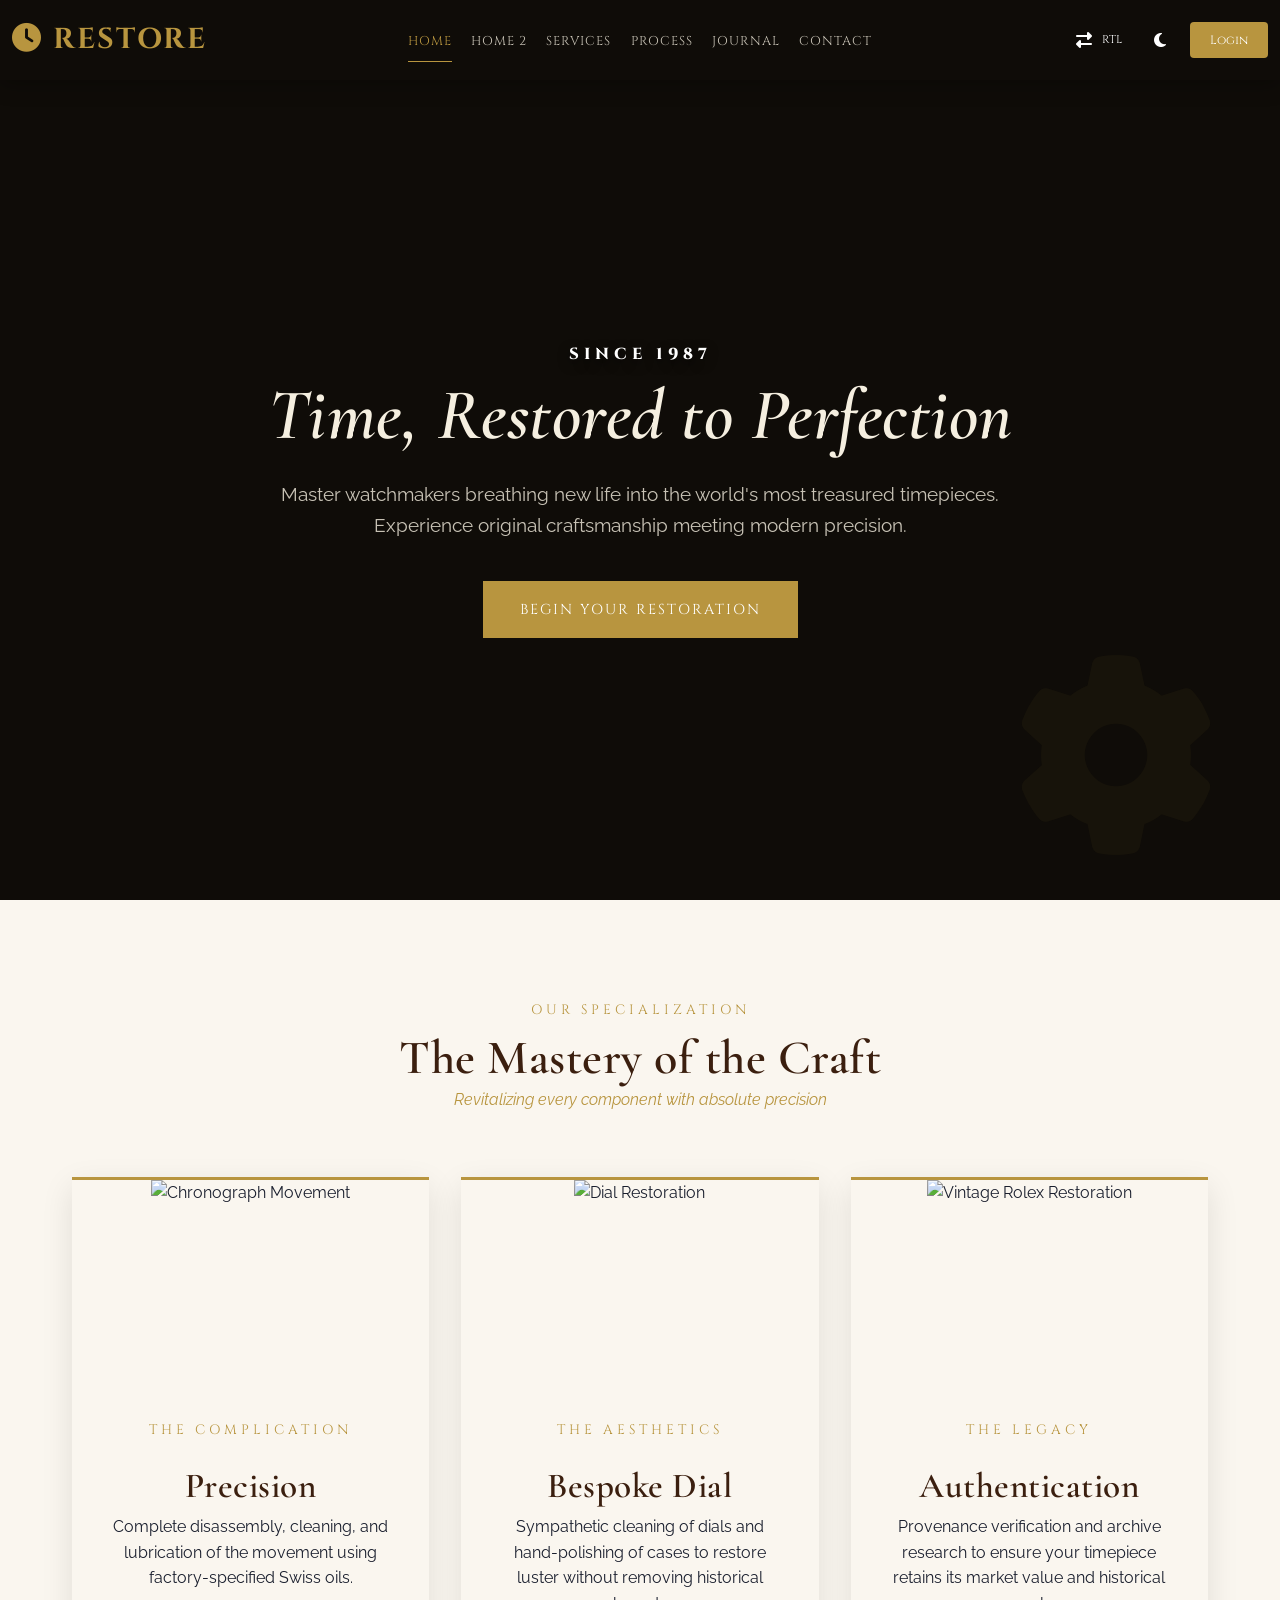
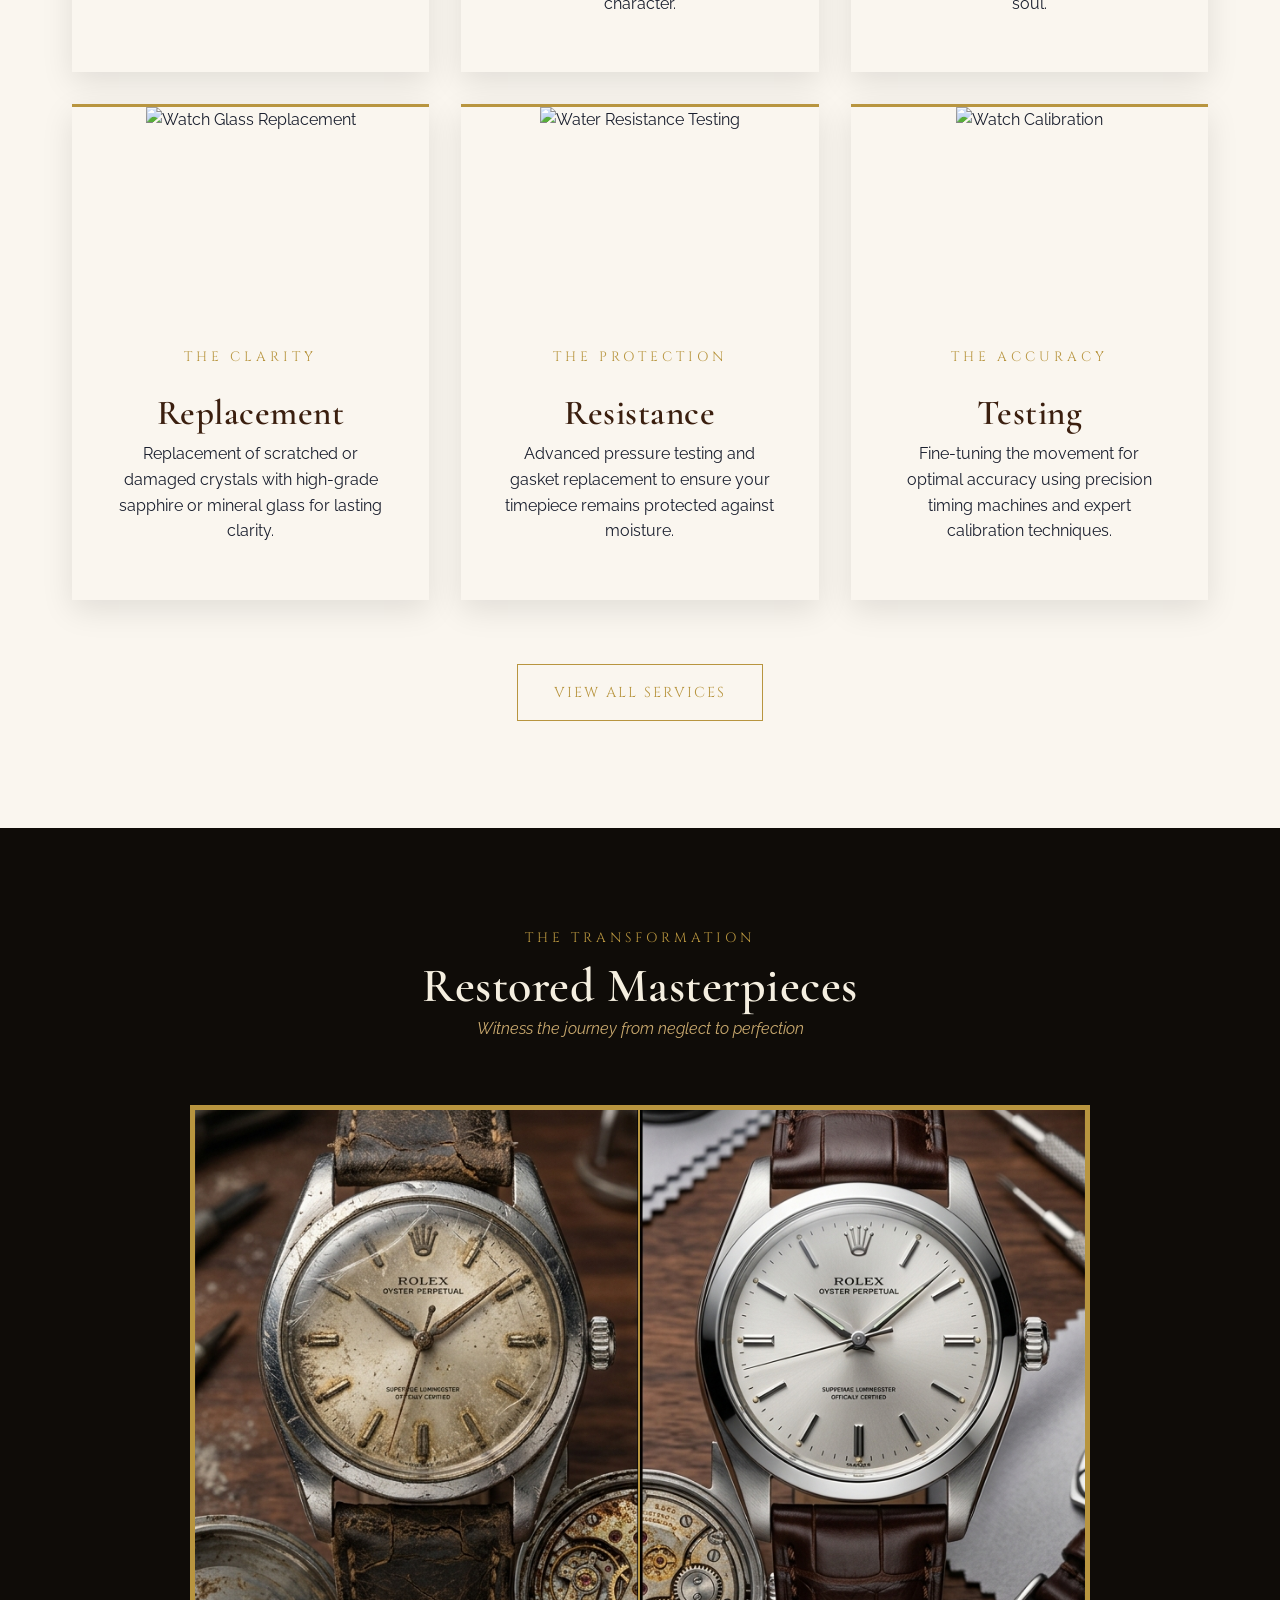
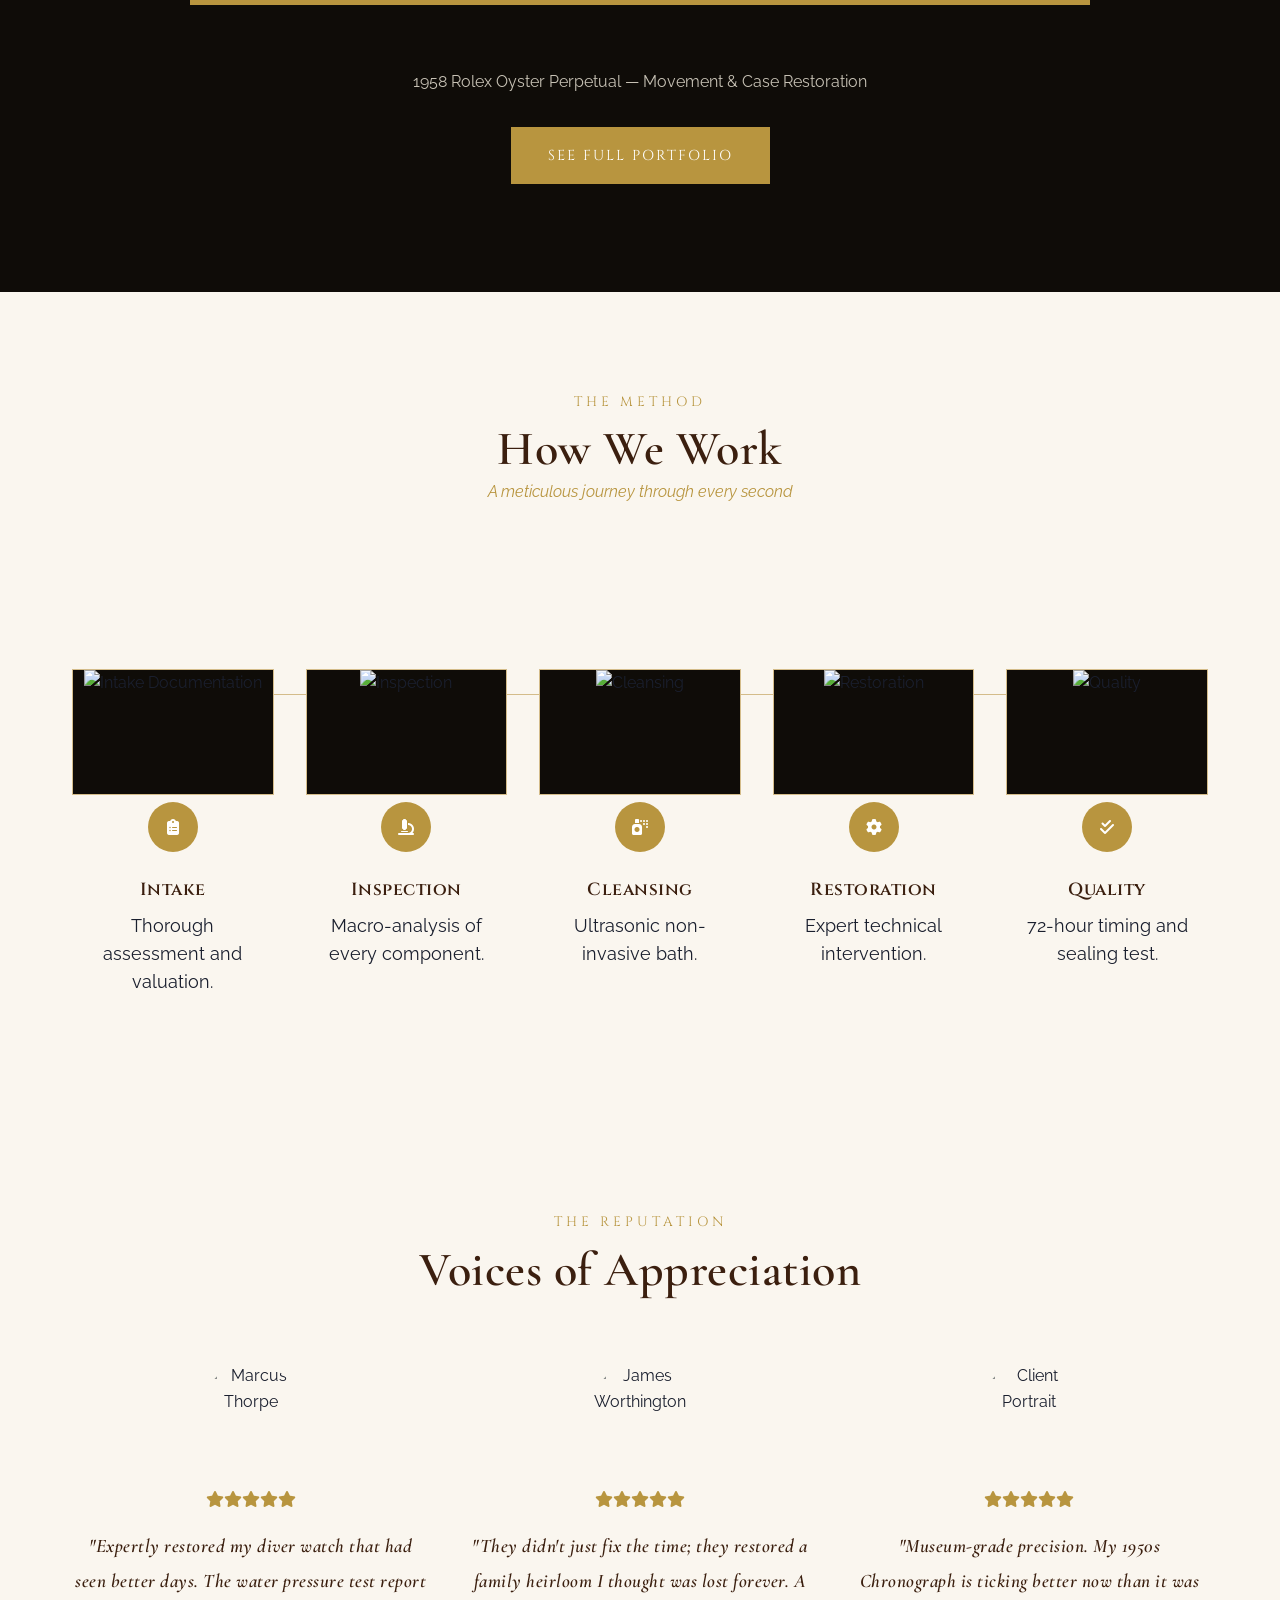
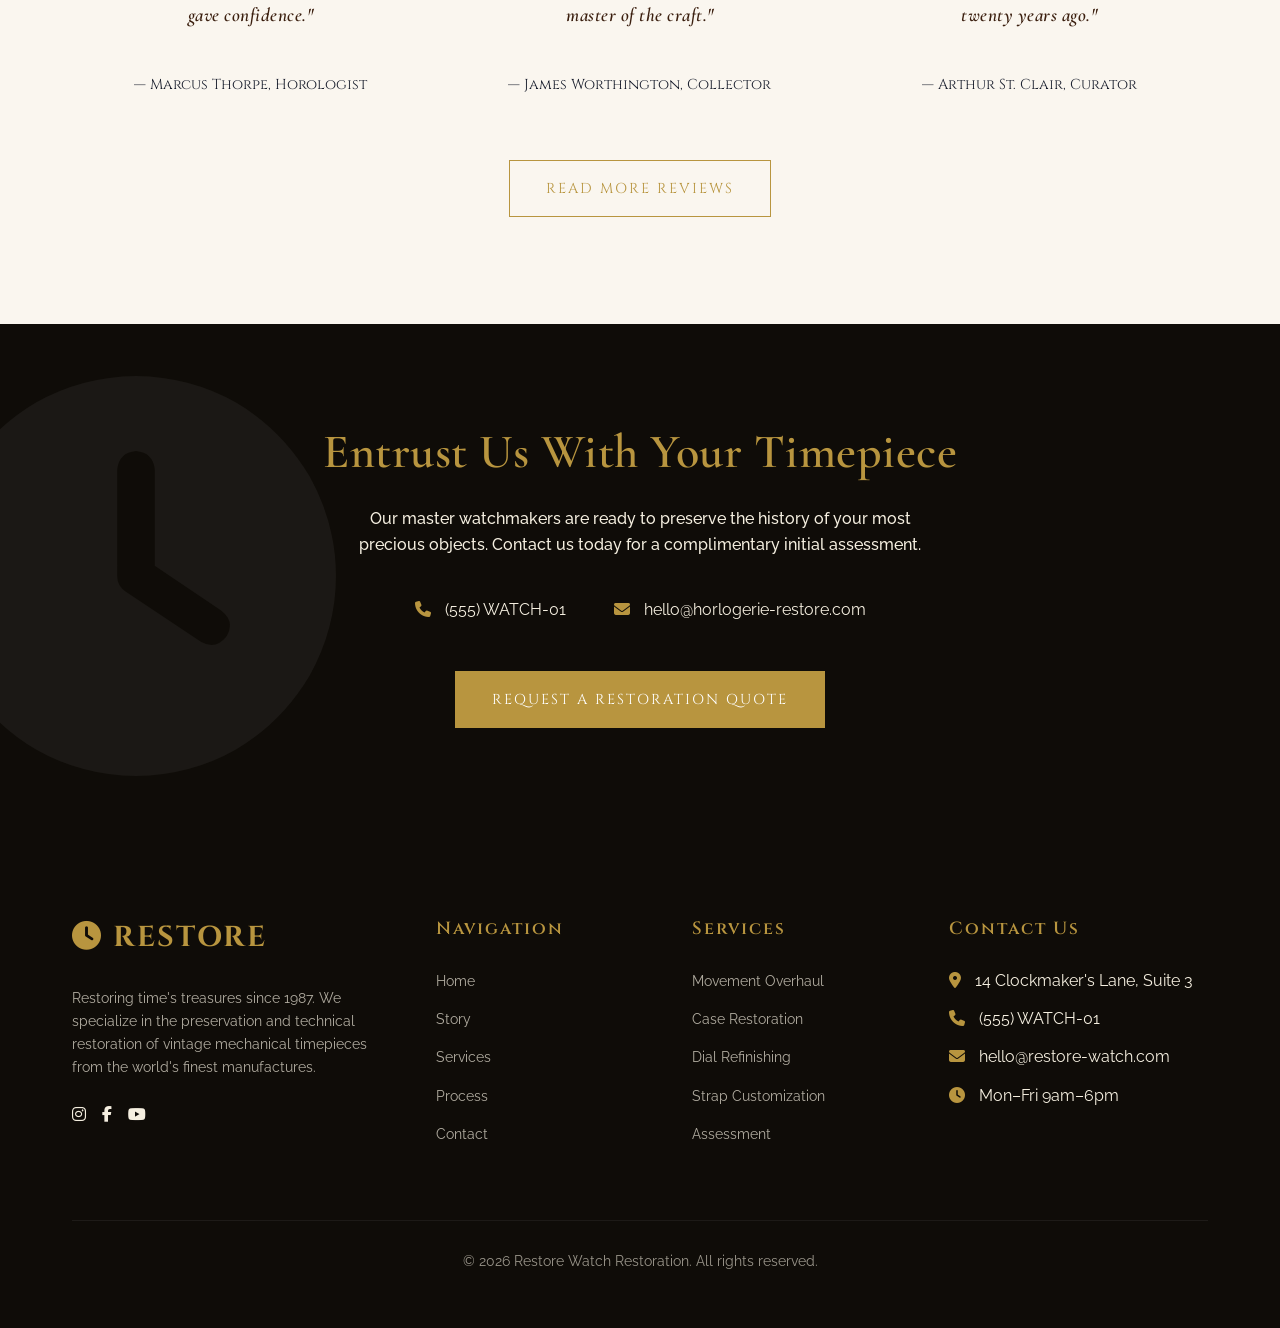
==== index.html @ e23e1404 "U" ====
<!DOCTYPE html>
<html lang="en" dir="ltr">

<head>
    <meta charset="UTF-8">
    <meta name="viewport" content="width=device-width, initial-scale=1.0">
    <title>Restore — Vintage Watch Repair & Restoration</title>
    <meta name="description"
        content="Master watchmakers breathing new life into the world's most treasured timepieces since 1987. Luxury vintage watch restoration.">
    <!-- Fonts -->
    <link rel="preconnect" href="https://fonts.googleapis.com">
    <link rel="preconnect" href="https://fonts.gstatic.com" crossorigin>
    <link
        href="https://fonts.googleapis.com/css2?family=Cinzel:wght@400;700&family=Cormorant+Garamond:ital,wght@0,400;0,600;0,700;1,400;1,600&family=Playfair+Display:ital,wght@0,400;0,700;1,400&family=Raleway:wght@300;400;600&display=swap"
        rel="stylesheet">
    <!-- Icons -->
    <link rel="stylesheet" href="https://cdnjs.cloudflare.com/ajax/libs/font-awesome/6.4.0/css/all.min.css">
    <!-- CSS -->
    <link rel="stylesheet" href="index.css">
    <!-- Favicon -->
    <link rel="icon" type="image/svg+xml" href="favicon.svg">
</head>

<body>

    <!-- NAVBAR -->
    <nav class="navbar">
        <div class="container">
            <a href="index.html" class="logo"><i class="fas fa-clock" style="margin-right: 10px;"></i>RESTORE</a>

            <ul class="nav-links">
                <li><a href="index.html" class="active">Home</a></li>
                <li><a href="story.html">Home 2 </a></li>
                <li><a href="services.html">Services</a></li>
                <li><a href="process.html">Process</a></li>
                <li><a href="journal.html">Journal</a></li>
                <li><a href="contact.html">Contact</a></li>
                <!-- Mobile Actions -->
                <li class="nav-actions-mobile">
                    <button class="toggle-btn rtl-toggle" title="Toggle RTL"
                        style="color: white; font-family: 'Cinzel', serif; font-size: 0.8rem; margin-bottom: 1rem;">
                        <i class="fas fa-exchange-alt"></i> Toggle RTL
                    </button>
                    <button class="toggle-btn theme-toggle" title="Toggle Theme"
                        style="color: white; font-family: 'Cinzel', serif; font-size: 0.8rem;">
                        <i class="fas fa-moon"></i> Theme Mode
                    </button>
                </li>
            </ul>

            <div class="nav-actions">
                <button class="toggle-btn rtl-toggle" title="Toggle RTL">
                    <i class="fas fa-exchange-alt"></i>
                    <span class="rtl-toggle-text"
                        style="font-size: 0.7rem; margin-left: 5px; font-family: 'Cinzel', serif;">RTL</span>
                </button>
                <button class="toggle-btn theme-toggle" title="Toggle Theme">
                    <i class="fas fa-moon"></i>
                </button>
                <a href="login.html" class="btn-login" style="font-family: 'Cinzel', serif;">Login</a>
            </div>

            <div class="hamburger">
                <span></span>
                <span></span>
                <span></span>
            </div>
        </div>
    </nav>

    <!-- HERO SECTION -->
    <section class="hero-section" style="height: 100vh;">
        <div class="hero-blurred-bg" style="background-image: url('https://awco.nl/wp-content/uploads/2022/07/cartier-instagram-awco-2-e1658829514265.jpeg');"></div>
        <div class="hero-overlay"></div>
        
        <div class="container text-center">
            <span class="eyebrow">Since 1987</span>
            <h1 class="italic">Time, Restored to Perfection</h1>
            <p>Master watchmakers breathing new life into the world's most treasured timepieces. Experience original craftsmanship meeting modern precision.</p>
            <div class="hero-btns" style="display: flex; gap: 1.5rem; justify-content: center;">
                <a href="contact.html" class="btn btn-primary">Begin Your Restoration</a>
            </div>
        </div>
        
        <!-- Animated Gear Element -->
        <i class="fas fa-cog" style="position: absolute; bottom: 5%; right: 5%; font-size: 200px; color: rgba(184, 149, 63, 0.05); animation: rotate 45s linear infinite; z-index: 1;"></i>
    </section>

    <!-- TRUST BAR -->


    <!-- SERVICES OVERVIEW -->
    <section class="section">
    <div class="container">
        <div class="text-center mb-5 reveal" style="margin-bottom: 4rem;">
            <span class="eyebrow">Our Specialization</span>
            <h2>The Mastery of the Craft</h2>
            <p class="italic" style="color: var(--secondary);">
                Revitalizing every component with absolute precision
            </p>
        </div>

        <div class="grid grid-3">
            <!-- Card 1 -->
            <div class="card reveal">
                <div class="card-img-wrapper">
                    <img src="https://images.unsplash.com/photo-1523170335258-f5ed11844a49?ixlib=rb-4.0.3&auto=format&fit=crop&w=800&q=80"
                        alt="Chronograph Movement">
                    <div class="card-overlay"></div>
                </div>
                <div class="card-content">
                    <span class="eyebrow" style="margin-bottom: 1rem;">The Complication</span>
                    <h3>Precision</h3>
                    <p>Complete disassembly, cleaning, and lubrication of the movement using factory-specified Swiss oils.</p>
                </div>
            </div>

            <!-- Card 2 -->
            <div class="card reveal" style="transition-delay: 0.1s;">
                <div class="card-img-wrapper">
                    <img src="https://images.unsplash.com/photo-1614164185128-e4ec99c436d7?ixlib=rb-4.0.3&auto=format&fit=crop&w=800&q=80"
                        alt="Dial Restoration">
                    <div class="card-overlay"></div>
                </div>
                <div class="card-content">
                    <span class="eyebrow" style="margin-bottom: 1rem;">The Aesthetics</span>
                    <h3>Bespoke Dial</h3>
                    <p>Sympathetic cleaning of dials and hand-polishing of cases to restore luster without removing historical character.</p>
                </div>
            </div>

            <!-- Card 3 -->
            <div class="card reveal" style="transition-delay: 0.2s;">
                <div class="card-img-wrapper">
                    <img src="https://images.unsplash.com/photo-1542496658-e33a6d0d50f6?ixlib=rb-4.0.3&auto=format&fit=crop&w=800&q=80"
                        alt="Vintage Rolex Restoration">
                    <div class="card-overlay"></div>
                </div>
                <div class="card-content">
                    <span class="eyebrow" style="margin-bottom: 1rem;">The Legacy</span>
                    <h3> Authentication</h3>
                    <p>Provenance verification and archive research to ensure your timepiece retains its market value and historical soul.</p>
                </div>
            </div>

            <!-- Card 4 -->
            <div class="card reveal" style="transition-delay: 0.3s;">
                <div class="card-img-wrapper">
                    <img src="https://images.unsplash.com/photo-1518546305927-5a555bb7020d?ixlib=rb-4.0.3&auto=format&fit=crop&w=800&q=80"
                        alt="Watch Glass Replacement">
                    <div class="card-overlay"></div>
                </div>
                <div class="card-content">
                    <span class="eyebrow" style="margin-bottom: 1rem;">The Clarity</span>
                    <h3>Replacement</h3>
                    <p>Replacement of scratched or damaged crystals with high-grade sapphire or mineral glass for lasting clarity.</p>
                </div>
            </div>

            <!-- Card 5 -->
            <div class="card reveal" style="transition-delay: 0.4s;">
                <div class="card-img-wrapper">
                    <img src="https://images.unsplash.com/photo-1609587312208-cea54be969e7?ixlib=rb-4.0.3&auto=format&fit=crop&w=800&q=80"
                        alt="Water Resistance Testing">
                    <div class="card-overlay"></div>
                </div>
                <div class="card-content">
                    <span class="eyebrow" style="margin-bottom: 1rem;">The Protection</span>
                    <h3> Resistance</h3>
                    <p>Advanced pressure testing and gasket replacement to ensure your timepiece remains protected against moisture.</p>
                </div>
            </div>

            <!-- Card 6 -->
            <div class="card reveal" style="transition-delay: 0.5s;">
                <div class="card-img-wrapper">
                    <img src="https://images.unsplash.com/photo-1587831990711-23ca6441447b?ixlib=rb-4.0.3&auto=format&fit=crop&w=800&q=80"
                        alt="Watch Calibration">
                    <div class="card-overlay"></div>
                </div>
                <div class="card-content">
                    <span class="eyebrow" style="margin-bottom: 1rem;">The Accuracy</span>
                    <h3>Testing</h3>
                    <p>Fine-tuning the movement for optimal accuracy using precision timing machines and expert calibration techniques.</p>
                </div>
            </div>
        </div>

        <div class="text-center" style="margin-top: 4rem;">
            <a href="services.html" class="btn btn-outline">View All Services</a>
        </div>
    </div>
</section>

    <!-- BEFORE & AFTER SHOWCASE -->
    <section class="section" style="background-color: var(--bg-dark); color: var(--text-light);">
        <div class="container">
            <div class="text-center reveal" style="margin-bottom: 4rem;">
                <span class="eyebrow" style="color: var(--secondary);">The Transformation</span>
                <h2 style="color: var(--text-light);">Restored Masterpieces</h2>
                <p class="italic" style="color: var(--accent);">Witness the journey from neglect to perfection</p>
            </div>

            <div class="comparison-container reveal"
                style="position: relative; max-width: 900px; margin: 0 auto; border: 5px solid var(--secondary); overflow: hidden; height: 500px; cursor: ew-resize;">
                <div class="after-image"
                    style="width: 100%; height: 100%; background: url('rolex_before_after_1774534215064.png') no-repeat right center/cover;">
                </div>
                <div class="before-image"
                    style="position: absolute; top: 0; left: 0; width: 50%; height: 100%; background: url('') no-repeat left center/cover; border-right: 2px solid var(--secondary);">
                </div>
                
            </div>

            <div class="text-center" style="margin-top: 4rem;">
                <p style="margin-bottom: 2rem; opacity: 0.8;">1958 Rolex Oyster Perpetual — Movement & Case Restoration
                </p>
                <a href="" class="btn btn-primary">See Full Portfolio</a>
            </div>
        </div>
    </section>

    <!-- PROCESS TIMELINE -->
    <section class="section">
        <div class="container">
            <div class="text-center reveal" style="margin-bottom: 4rem;">
                <span class="eyebrow">The Method</span>
                <h2>How We Work</h2>
                <p class="italic" style="color: var(--secondary);">A meticulous journey through every second</p>
            </div>

            <div class="timeline"
                style="display: flex; justify-content: space-between; position: relative; padding-top: 100px; gap: 2rem;">
                <div class="timeline-line"
                    style="position: absolute; top: 125px; left: 0; width: 100%; height: 1px; background: var(--border); z-index: 1;">
                </div>

                <div class="step reveal text-center" style="flex: 1; z-index: 2; position: relative;">
                    <div class="step-img-wrapper" style="width: 100%; aspect-ratio: 16/10; overflow: hidden; border: 1px solid var(--border); margin-bottom: 2rem; position: relative; background: var(--bg-dark);">
                        <img src="https://istrap.com.au/cdn/shop/articles/Are_Apple_Watches_waterproof_All_you_need_to_know..png?v=1684733796" 
                             alt="Intake Documentation" style="width: 100%; height: 100%; object-fit: cover; transition: transform 0.6s ease;">
                    </div>
                    <div class="step-icon"
                        style="width: 50px; height: 50px; background: var(--secondary); border-radius: 50%; display: flex; align-items: center; justify-content: center; color: white; margin: -25px auto 1.5rem; position: relative; z-index: 3;">
                        <i class="fas fa-clipboard-list"></i>
                    </div>
                    <h4 style="font-size: 1.1rem; margin-bottom: 0.5rem; font-family: 'Cinzel', serif;">Intake</h4>
                    <p style="font-size: 1.1rem; padding: 0 10px;">Thorough assessment and valuation.</p>
                </div>

                <div class="step reveal text-center"
                    style="flex: 1; z-index: 2; position: relative; transition-delay: 0.1s;">
                    <div class="step-img-wrapper" style="width: 100%; aspect-ratio: 16/10; overflow: hidden; border: 1px solid var(--border); margin-bottom: 2rem; position: relative; background: var(--bg-dark);">
                        <img src="https://www.watchrepairco.com/wp-content/uploads/2021/06/nyc_professional_watch.jpg" 
                             alt="Inspection" style="width: 100%; height: 100%; object-fit: cover; transition: transform 0.6s ease;">
                    </div>
                    <div class="step-icon"
                        style="width: 50px; height: 50px; background: var(--secondary); border-radius: 50%; display: flex; align-items: center; justify-content: center; color: white; margin: -25px auto 1.5rem; position: relative; z-index: 3;">
                        <i class="fas fa-microscope"></i>
                    </div>
                    <h4 style="font-size: 1.1rem; margin-bottom: 0.5rem; font-family: 'Cinzel', serif;">Inspection</h4>
                    <p style="font-size: 1.1rem; padding: 0 10px;">Macro-analysis of every component.</p>
                </div>

                <div class="step reveal text-center"
                    style="flex: 1; z-index: 2; position: relative; transition-delay: 0.2s;">
                    <div class="step-img-wrapper" style="width: 100%; aspect-ratio: 16/10; overflow: hidden; border: 1px solid var(--border); margin-bottom: 2rem; position: relative; background: var(--bg-dark);">
                        <img src="https://encrypted-tbn0.gstatic.com/images?q=tbn:ANd9GcSZJ5gLej5h-z3-1ZbnoDbZo2IOseeuFx0MdQ&s" 
                             alt="Cleansing" style="width: 100%; height: 100%; object-fit: cover; transition: transform 0.6s ease;">
                    </div>
                    <div class="step-icon"
                        style="width: 50px; height: 50px; background: var(--secondary); border-radius: 50%; display: flex; align-items: center; justify-content: center; color: white; margin: -25px auto 1.5rem; position: relative; z-index: 3;">
                        <i class="fas fa-spray-can"></i>
                    </div>
                    <h4 style="font-size: 1.1rem; margin-bottom: 0.5rem; font-family: 'Cinzel', serif;">Cleansing</h4>
                    <p style="font-size: 1.1rem; padding: 0 10px;">Ultrasonic non-invasive bath.</p>
                </div>

                <div class="step reveal text-center"
                    style="flex: 1; z-index: 2; position: relative; transition-delay: 0.3s;">
                    <div class="step-img-wrapper" style="width: 100%; aspect-ratio: 16/10; overflow: hidden; border: 1px solid var(--border); margin-bottom: 2rem; position: relative; background: var(--bg-dark);">
                        <img src="https://encrypted-tbn0.gstatic.com/images?q=tbn:ANd9GcTU7WeRj5QwnEn_cYGauidYgsXiEFieFPZd5Q&s" 
                             alt="Restoration" style="width: 100%; height: 100%; object-fit: cover; transition: transform 0.6s ease;">
                    </div>
                    <div class="step-icon"
                        style="width: 50px; height: 50px; background: var(--secondary); border-radius: 50%; display: flex; align-items: center; justify-content: center; color: white; margin: -25px auto 1.5rem; position: relative; z-index: 3;">
                        <i class="fas fa-cog"></i>
                    </div>
                    <h4 style="font-size: 1.1rem; margin-bottom: 0.5rem; font-family: 'Cinzel', serif;">Restoration</h4>
                    <p style="font-size: 1.1rem; padding: 0 10px;">Expert technical intervention.</p>
                </div>

                <div class="step reveal text-center"
                    style="flex: 1; z-index: 2; position: relative; transition-delay: 0.4s;">
                    <div class="step-img-wrapper" style="width: 100%; aspect-ratio: 16/10; overflow: hidden; border: 1px solid var(--border); margin-bottom: 2rem; position: relative; background: var(--bg-dark);">
                        <img src="https://cdn4.ethoswatches.com/the-watch-guide/wp-content/uploads/2023/09/Breitling-Navitimer-Automatic-Movement-Steel-case-Sapphire-Crystal-Brown-leather-strap-6.jpg?tr=q-70" 
                             alt="Quality" style="width: 100%; height: 100%; object-fit: cover; transition: transform 0.6s ease;">
                    </div>
                    <div class="step-icon"
                        style="width: 50px; height: 50px; background: var(--secondary); border-radius: 50%; display: flex; align-items: center; justify-content: center; color: white; margin: -25px auto 1.5rem; position: relative; z-index: 3;">
                        <i class="fas fa-check-double"></i>
                    </div>
                    <h4 style="font-size: 1.1rem; margin-bottom: 0.5rem; font-family: 'Cinzel', serif;">Quality</h4>
                    <p style="font-size: 1.1rem; padding: 0 10px;">72-hour timing and sealing test.</p>
                </div>
            </div>
        </div>
    </section>

    <!-- TESTIMONIALS -->
    <section class="section" style="background-color: var(--bg-light);">
        <div class="container">
            <div class="text-center reveal" style="margin-bottom: 4rem;">
                <span class="eyebrow">The Reputation</span>
                <h2>Voices of Appreciation</h2>
            </div>

            <div class="grid grid-3">
                <div class="card reveal" style="border: none; background: transparent; box-shadow: none;">
                    <div class="card-img-wrapper"
                        style="border-radius: 50%; width: 100px; height: 100px; margin: 0 auto 1.5rem; overflow: hidden;">
                        <img src="https://images.unsplash.com/photo-1507003211169-0a1dd7228f2d?ixlib=rb-4.0.3&auto=format&fit=crop&w=200&q=80"
                            alt=" Marcus Thorpe" style="width: 100%; height: 100%; object-fit: cover;">
                    </div>
                    <div class="stars" style="color: var(--secondary); margin-bottom: 1rem;">
                        <i class="fas fa-star"></i><i class="fas fa-star"></i><i class="fas fa-star"></i><i
                            class="fas fa-star"></i><i class="fas fa-star"></i>
                    </div>
                    <p class="italic serif" style="font-size: 1.2rem; line-height: 1.8;">"Expertly restored my diver
                        watch that had seen better days. The water pressure test report gave confidence."</p>
                    <span style="font-family: 'Cinzel', serif; font-size: 0.9rem; margin-top: 1.5rem; display: block;">—
                        Marcus Thorpe, Horologist</span>
                </div>
                <div class="card reveal"
                    style="border: none; background: transparent; box-shadow: none; transition-delay: 0.1s;">
                    <div class="card-img-wrapper"
                        style="border-radius: 50%; width: 100px; height: 100px; margin: 0 auto 1.5rem; overflow: hidden;">
                        <img src="https://images.unsplash.com/photo-1500648767791-00dcc994a43e?ixlib=rb-4.0.3&auto=format&fit=crop&w=200&q=80"
                            alt="James Worthington" style="width: 100%; height: 100%; object-fit: cover;">
                    </div>
                    <div class="stars" style="color: var(--secondary); margin-bottom: 1rem;">
                        <i class="fas fa-star"></i><i class="fas fa-star"></i><i class="fas fa-star"></i><i
                            class="fas fa-star"></i><i class="fas fa-star"></i>
                    </div>
                    <p class="italic serif" style="font-size: 1.2rem; line-height: 1.8;">"They didn't just fix the time;
                        they restored a family heirloom I thought was lost forever. A master of the craft."</p>
                    <span style="font-family: 'Cinzel', serif; font-size: 0.9rem; margin-top: 1.5rem; display: block;">—
                        James Worthington, Collector</span>
                </div>
                <div class="card reveal"
                    style="border: none; background: transparent; box-shadow: none; transition-delay: 0.2s;">
                    <div class="card-img-wrapper"
                        style="border-radius: 50%; width: 100px; height: 100px; margin: 0 auto 1.5rem; overflow: hidden;">
                        <img src="https://images.unsplash.com/photo-1472099645785-5658abf4ff4e?ixlib=rb-4.0.3&auto=format&fit=crop&w=200&q=80"
                            alt="Client Portrait" style="width: 100%; height: 100%; object-fit: cover;">
                    </div>
                    <div class="stars" style="color: var(--secondary); margin-bottom: 1rem;">
                        <i class="fas fa-star"></i><i class="fas fa-star"></i><i class="fas fa-star"></i><i
                            class="fas fa-star"></i><i class="fas fa-star"></i>
                    </div>
                    <p class="italic serif" style="font-size: 1.2rem; line-height: 1.8;">"Museum-grade precision. My
                        1950s Chronograph is ticking better now than it was twenty years ago."</p>
                    <span style="font-family: 'Cinzel', serif; font-size: 0.9rem; margin-top: 1.5rem; display: block;">—
                        Arthur St. Clair, Curator</span>
                </div>
            </div>

            <div class="text-center" style="margin-top: 4rem;">
                <a href="#" class="btn btn-outline">Read More Reviews</a>
            </div>
        </div>
    </section>

    <!-- FINAL CTA -->
    <section class="section"
        style="background-color: var(--always-dark); padding: 100px 0; position: relative; overflow: hidden;">
        <i class="fas fa-clock"
            style="position: absolute; top: 10%; left: -5%; font-size: 400px; color: rgba(255, 255, 255, 0.05);"></i>
        <div class="container text-center reveal" style="position: relative; z-index: 1;">
            <h2 style="color: var(--secondary); margin-bottom: 1.5rem;">Entrust Us With Your Timepiece</h2>
            <p style="max-width: 600px; margin: 0 auto 2.5rem; color: var(--always-light); font-weight: 500;">Our master watchmakers
                are ready to preserve the history of your most precious objects. Contact us today for a complimentary
                initial assessment.</p>
            <div class="contact-info-grid"
                style="display: flex; justify-content: center; gap: 3rem; margin-bottom: 3rem;">
                <div class="info-item" style="color: var(--always-light);">
                    <i class="fas fa-phone" style="color: var(--secondary); margin-right: 10px;"></i>
                    <span>(555) WATCH-01</span>
                </div>
                <div class="info-item" style="color: var(--always-light);">
                    <i class="fas fa-envelope" style="color: var(--secondary); margin-right: 10px;"></i>
                    <span>hello@horlogerie-restore.com</span>
                </div>
            </div>
            <a href="contact.html" class="btn btn-primary" style="background-color: var(--secondary);">Request a
                Restoration Quote</a>
        </div>
    </section>

    <!-- FOOTER -->
    <footer>
        <div class="container">
            <div class="footer-grid">
                <div class="footer-col reveal">
                    <a href="index.html" class="logo" style="display: block; margin-bottom: 1.5rem;"><i
                            class="fas fa-clock" style="margin-right: 10px;"></i>RESTORE</a>
                    <p style="font-size: 0.9rem; opacity: 0.7;">Restoring time's treasures since 1987. We specialize in
                        the preservation and technical restoration of vintage mechanical timepieces from the world's
                        finest manufactures.</p>
                    <div class="social-links" style="margin-top: 1.5rem; display: flex; gap: 1rem;">
                        <a href="#"><i class="fab fa-instagram"></i></a>
                        <a href="#"><i class="fab fa-facebook-f"></i></a>
                        <a href="#"><i class="fab fa-youtube"></i></a>
                    </div>
                </div>
                <div class="footer-col reveal" style="transition-delay: 0.1s;">
                    <h4>Navigation</h4>
                    <ul>
                        <li><a href="index.html">Home</a></li>
                        <li><a href="story.html">Story</a></li>
                        <li><a href="services.html">Services</a></li>
                        <li><a href="process.html">Process</a></li>
                        <li><a href="contact.html">Contact</a></li>
                    </ul>
                </div>
                <div class="footer-col reveal" style="transition-delay: 0.2s;">
                    <h4>Services</h4>
                    <ul>
                        <li><a href="services.html">Movement Overhaul</a></li>
                        <li><a href="services.html">Case Restoration</a></li>
                        <li><a href="services.html">Dial Refinishing</a></li>
                        <li><a href="services.html">Strap Customization</a></li>
                        <li><a href="services.html">Assessment</a></li>
                    </ul>
                </div>
                <div class="footer-col reveal" style="transition-delay: 0.3s;">
                    <h4>Contact Us</h4>
                    <ul>
                        <li><i class="fas fa-map-marker-alt" style="margin-right: 10px; color: var(--secondary);"></i>
                            14 Clockmaker's Lane, Suite 3</li>
                        <li><i class="fas fa-phone" style="margin-right: 10px; color: var(--secondary);"></i> (555)
                            WATCH-01</li>
                        <li><i class="fas fa-envelope" style="margin-right: 10px; color: var(--secondary);"></i>
                            hello@restore-watch.com</li>
                        <li><i class="fas fa-clock" style="margin-right: 10px; color: var(--secondary);"></i> Mon–Fri
                            9am–6pm</li>
                    </ul>
                </div>
            </div>
            <div class="footer-bottom">
                <p>&copy; 2026 Restore Watch Restoration. All rights reserved.</p>
            </div>
        </div>
    </footer>

    <button class="back-to-top" aria-label="Back to top">
        <i class="fas fa-chevron-up"></i>
    </button>

    <!-- SCRIPTS -->
    <script src="main.js"></script>
    <script>
        // Initialize comparison slider
        document.addEventListener('DOMContentLoaded', () => {
            const comparisonContainer = document.querySelector('.comparison-container');
            if (comparisonContainer) {
                initComparisonSlider(comparisonContainer);
            }
        });
    </script>

    <style>
        @keyframes rotate {
            from {
                transform: rotate(0deg);
            }

            to {
                transform: rotate(360deg);
            }
        }

        .reveal {
            opacity: 0;
            transform: translateY(30px);
            transition: all 0.8s cubic-bezier(0.16, 1, 0.3, 1);
        }

        .reveal.revealed {
            opacity: 1;
            transform: translateY(0);
        }

        /* Responsive adjustments for timeline */
        @media (max-width: 768px) {
            .timeline {
                flex-direction: column;
                gap: 2rem;
                padding-top: 0;
            }

            .timeline-line {
                display: none;
            }

            .step {
                display: flex;
                flex-direction: column;
                align-items: center;
                text-align: center;
            }

            .comparison-container {
                height: 300px;
            }
        }
    </style>
</body>

</html>
---- index.css ----
/* 1. CSS VARIABLES */
:root {
  --primary: #3B1F0F;
  /* Deep mahogany */
  --secondary: #B8953F;
  /* Antique gold */
  --accent: #C9A96E;
  /* Warm brass */
  --text-dark: #1A1F2E;
  /* Deep charcoal navy */
  --text-light: #F5EFE0;
  /* Ivory cream */
  --bg-light: #FAF6EF;
  /* Warm parchment */
  --bg-dark: #0F0C08;
  /* Near-black mahogany */
  --border: #D4BC8A;
  /* Gold border tone */

  /* Static Colors (for persistent dark sections) */
  --always-light: #F5EFE0;
  --always-dark: #0F0C08;

  --transition: all 0.4s cubic-bezier(0.16, 1, 0.3, 1);
  --shadow: 0 10px 30px rgba(0, 0, 0, 0.1);
  --max-width: 1200px;
}

[data-theme="dark"] {
  --primary: #C9A96E;
  --secondary: #B8953F;
  --text-dark: #F5EFE0;
  --text-light: #F5EFE0;
  /* Keep light text light! */
  --bg-light: #0D0B08;
  --bg-dark: #1A1A1A;
  --border: #8A6D3B;
}

/* RTL Support */
[dir="rtl"] {
  direction: rtl;
  text-align: right;
}

/* 2. RESET & BASE */
* {
  margin: 0;
  padding: 0;
  box-sizing: border-box;
}

input,
select,
textarea,
button {
  font-family: inherit;
  color: inherit;
}

html {
  scroll-behavior: smooth;
}

body {
  font-family: 'Raleway', 'Lato', sans-serif;
  background-color: var(--bg-light);
  color: var(--text-dark);
  line-height: 1.6;
  overflow-x: hidden;
  transition: background-color 0.5s ease;
}

/* 3. TYPOGRAPHY */
h1,
h2,
h3,
h4,
.serif {
  font-family: 'Cormorant Garamond', 'Playfair Display', serif;
  font-weight: 600;
  color: var(--primary);
  letter-spacing: 0.5px;
}

h1 {
  font-size: 4rem;
  line-height: 1.1;
}

h2 {
  font-size: 3rem;
  line-height: 1.2;
}

h3 {
  font-size: 2.2rem;
}

h4 {
  font-size: 1.5rem;
}

.eyebrow {
  display: block;
  font-family: 'Cinzel', serif;
  text-transform: uppercase;
  letter-spacing: 4px;
  font-size: 0.85rem;
  color: var(--secondary);
  margin-bottom: 0.5rem;
}

.hero-section .eyebrow {
    color: #FFFFFF !important;
    text-shadow: 0 4px 12px rgba(0, 0, 0, 0.8);
    font-weight: 800;
    font-size: 1rem;
    letter-spacing: 5px;
    opacity: 1 !important;
    position: relative;
    z-index: 10;
}

.italic {
  font-style: italic;
}

p {
  margin-bottom: 1rem;
}

a {
  text-decoration: none;
  color: inherit;
  transition: var(--transition);
}

ul {
  list-style: none;
}

/* 4. LAYOUT */
.container {
  max-width: var(--max-width);
  margin: 0 auto;
  padding: 0 2rem;
}

.section {
  padding: 100px 0;
  text-align: center;
}

.section p {
  max-width: 800px;
  margin-left: auto;
  margin-right: auto;
}

.section ul {
  display: flex;
  flex-direction: column;
  align-items: center;
  gap: 0.5rem;
}

.text-center {
  text-align: center;
}

.grid {
  display: grid;
  gap: 32px;
}

.grid-2 {
  grid-template-columns: repeat(2, 1fr);
}

.grid-3 {
  grid-template-columns: repeat(3, 1fr);
}

.grid-4 {
  grid-template-columns: repeat(4, 1fr);
}

/* 5. COMPONENTS */

/* Buttons */
.btn {
  display: inline-block;
  padding: 16px 36px;
  font-family: 'Cinzel', serif;
  font-size: 0.9rem;
  letter-spacing: 2px;
  text-transform: uppercase;
  cursor: pointer;
  transition: var(--transition);
  border: 1px solid transparent;
  position: relative;
  overflow: hidden;
  z-index: 1;
}

.btn::before {
  content: '';
  position: absolute;
  top: 0;
  left: -100%;
  width: 100%;
  height: 100%;
  background: rgba(255, 255, 255, 0.1);
  transition: var(--transition);
  z-index: -1;
}

.btn:hover::before {
  left: 0;
}

.btn-primary {
  background-color: var(--secondary);
  color: white;
}

.btn-outline {
  border-color: var(--secondary);
  color: var(--secondary);
  background: transparent;
}

.btn-outline:hover {
  background: var(--secondary);
  color: white;
}

/* Navbar */
.navbar {
  position: fixed;
  top: 0;
  left: 0;
  width: 100%;
  background-color: var(--bg-dark);
  color: var(--text-light);
  height: 80px;
  display: flex;
  align-items: center;
  z-index: 1000;
  transition: var(--transition);
  box-shadow: 0 4px 20px rgba(0, 0, 0, 0.3);
}

.navbar .container {
  display: flex;
  justify-content: space-between;
  align-items: center;
  width: 100%;
}

@media (min-width: 1024px) {
  .navbar .container {
    display: grid;
    grid-template-columns: 1fr auto 1fr;
    max-width: 100% !important;
    width: 100% !important;
    margin: 0 !important;
    padding: 0 0.75rem !important;
    height: 100%;
  }

  .nav-links {
    grid-column: 2;
    justify-self: center;
    display: flex !important;
    position: static !important;
    background: transparent !important;
    width: auto !important;
    height: auto !important;
    padding: 0 !important;
    gap: 1.2rem !important;
  }

  .nav-links a {
    font-size: 0.75rem;
    padding: 0.5rem 0;
  }

  .nav-actions {
    grid-column: 3;
    justify-self: end;
    display: flex !important;
    gap: 1.5rem;
  }

  .navbar .logo {
    grid-column: 1;
    justify-self: start;
    margin-bottom: 0 !important;
  }

}

.logo {
  font-family: 'Cinzel', serif;
  font-size: 1.8rem;
  font-weight: 700;
  color: var(--secondary);
  letter-spacing: 2px;
}

.nav-links {
  display: flex;
  gap: 2rem;
}

.nav-links a {
  font-family: 'Cinzel', serif;
  font-size: 0.8rem;
  letter-spacing: 1px;
  text-transform: uppercase;
  opacity: 0.8;
  position: relative;
}

.nav-links a:hover,
.nav-links a.active {
  opacity: 1;
  color: var(--secondary);
}

.nav-links a::after {
  content: '';
  position: absolute;
  bottom: -4px;
  left: 0;
  width: 0;
  height: 1px;
  background-color: var(--secondary);
  transition: var(--transition);
}

.nav-links a:hover::after,
.nav-links a.active::after {
  width: 100%;
}

.nav-actions {
  display: flex;
  align-items: center;
  gap: 1rem;
}

.nav-actions .btn-login {
  padding: 0 20px;
  font-size: 0.75rem;
  background-color: var(--secondary);
  color: white;
  border-radius: 4px;
  height: 36px;
  line-height: 36px;
  display: inline-flex;
  align-items: center;
  justify-content: center;
  box-sizing: border-box;
}

.toggle-btn {
  background: transparent;
  border: none;
  color: white;
  cursor: pointer;
  font-size: 1rem;
  transition: var(--transition);
  height: 36px;
  line-height: 36px;
  display: inline-flex;
  align-items: center;
  justify-content: center;
  gap: 5px;
  padding: 0 8px;
  box-sizing: border-box;
}

.toggle-btn:hover {
  color: var(--secondary);
}

/* Auth card toggle button overrides */
.auth-card .toggle-btn {
  color: var(--text-dark);
}

.auth-card .toggle-btn:hover {
  color: var(--secondary);
}

/* Hamburger Menu */
.hamburger {
  display: none;
  flex-direction: column;
  gap: 6px;
  cursor: pointer;
  z-index: 1001;
}

.hamburger span {
  display: block;
  width: 25px;
  height: 2px;
  background-color: var(--text-light);
  transition: var(--transition);
}

.nav-actions-mobile {
  display: none;
  /* Hide on desktop */
}

/* Footer */
footer {
  background-color: var(--bg-dark);
  color: var(--text-light);
  padding: 80px 0 40px;
}

.footer-grid {
  display: grid;
  grid-template-columns: 1.5fr 1fr 1fr 1.2fr;
  gap: 40px;
  margin-bottom: 60px;
}

.footer-col h4 {
  color: var(--secondary);
  margin-bottom: 1.5rem;
  font-family: 'Cinzel', serif;
  font-size: 1.1rem;
  letter-spacing: 2px;
}

.footer-col ul li {
  margin-bottom: 0.8rem;
}

.footer-col ul li a {
  opacity: 0.7;
  font-size: 0.9rem;
}

.footer-col ul li a:hover {
  opacity: 1;
  color: var(--secondary);
}

.footer-bottom {
  border-top: 1px solid rgba(255, 255, 255, 0.1);
  padding-top: 30px;
  text-align: center;
  font-size: 0.85rem;
  opacity: 0.6;
}

/* Card Styling & Image Enhancement */
.card {
  background-color: var(--bg-light);
  border-top: 3px solid var(--secondary);
  padding: 0;
  /* Changed to allow image to touch edges */
  transition: var(--transition);
  display: flex;
  flex-direction: column;
  align-items: center;
  text-align: center;
  box-shadow: var(--shadow);
  height: 100%;
  overflow: hidden;
}

/* Hero Section Enhancements */
.hero-section {
    position: relative;
    min-height: 450px;
    height: 70vh; /* Scalable for subpages */
    display: flex;
    align-items: center;
    justify-content: center;
    overflow: hidden;
    background: var(--bg-dark);
    padding-top: 80px; /* Account for fixed navbar */
}

.hero-blurred-bg {
    position: absolute;
    top: -50px; /* Oversize for blur */
    left: -50px;
    right: -50px;
    bottom: -50px;
    background-size: cover;
    background-position: center;
    background-repeat: no-repeat;
    filter: blur(5px) brightness(0.7) saturate(1.1); /* Increased brightness from 0.4 */
    transition: var(--transition);
    z-index: 0;
}

.hero-overlay {
    position: absolute;
    top: 0;
    left: 0;
    width: 100%;
    height: 100%;
    background: radial-gradient(circle, transparent 20%, rgba(15, 12, 8, 0.6) 100%); /* Reduced opacity from 0.8 */
    z-index: 1;
}

.hero-section .container {
    position: relative;
    z-index: 2;
    padding: 0 2rem;
    max-width: 850px;
}

.hero-section h1 {
    font-size: 4.5rem;
    color: var(--text-light);
    margin-bottom: 1.5rem;
    line-height: 1.1;
}

.hero-section p {
    color: var(--text-light);
    opacity: 0.8;
    margin-bottom: 2.5rem;
    font-size: 1.2rem;
}

.card-content {
  padding: 2.5rem;
  display: flex;
  flex-direction: column;
  align-items: center;
  width: 100%;
}

.card-img-wrapper {
  width: 100%;
  height: 200px;
  overflow: hidden;
  position: relative;
}

.card-img-wrapper img {
  width: 100%;
  height: 100%;
  object-fit: cover;
  transition: transform 0.6s cubic-bezier(0.16, 1, 0.3, 1);
}

.card:hover .card-img-wrapper img {
  transform: scale(1.1);
}

.card-overlay {
  position: absolute;
  top: 0;
  left: 0;
  width: 100%;
  height: 100%;
  background: linear-gradient(to bottom, transparent 0%, rgba(15, 12, 8, 0.4) 100%);
  opacity: 0;
  transition: opacity 0.4s ease;
}

.card:hover .card-overlay {
  opacity: 1;
}

.card h3,
.card h4,
.card p,
.card ul,
.card li,
.card span {
  text-align: center;
  align-self: center;
}

.card ul {
  list-style: none;
  padding: 0;
}

.card:hover {
  transform: translateY(-10px);
}

/* Centered Button Styling */
.btn-small-centered {
  padding: 10px 25px !important;
  font-size: 0.8rem !important;
  width: fit-content !important;
  margin: 1.5rem auto 0 !important;
  display: block !important;
  text-align: center;
}

/* Social Icon Hover Effects */
.social-links a {
  transition: all 0.3s ease;
  display: inline-block;
}

.social-links a:hover {
  transform: translateY(-5px) scale(1.2);
  color: var(--secondary) !important;
  text-shadow: 0 0 10px rgba(184, 149, 63, 0.4);
}

/* Back to Top */
.back-to-top {
  position: fixed;
  bottom: 30px;
  right: 30px;
  width: 55px;
  height: 55px;
  background-color: var(--secondary);
  color: white;
  border-radius: 50%;
  display: flex;
  align-items: center;
  justify-content: center;
  cursor: pointer;
  opacity: 0;
  visibility: hidden;
  transition: var(--transition);
  z-index: 999;
  border: none;
  box-shadow: 0 5px 15px rgba(0, 0, 0, 0.3);
}

.back-to-top.visible {
  opacity: 1;
  visibility: visible;
}

[dir="rtl"] .back-to-top {
  right: auto;
  left: 30px;
}

/* 6. RTL SPECIFIC */
[dir="rtl"] .navbar {
  flex-direction: row-reverse;
}

/* 7. DARK MODE TWEAKS */
[data-theme="dark"] .card,
[data-theme="dark"] .auth-card {
  background-color: #1A1A1A;
  color: var(--text-dark);
  border: 1px solid var(--border);
}

[data-theme="dark"] section {
    border-bottom: none !important;
    border-top: none !important;
}

.auth-card {
  background-color: white;
  color: var(--text-dark);
  transition: var(--transition);
}

.auth-card label {
  color: var(--text-dark) !important;
  font-weight: 600;
  display: block;
  opacity: 1 !important;
}

.auth-card .logo {
  color: var(--secondary) !important;
}

[data-theme="dark"] .auth-card label {
  color: var(--text-light) !important;
}

[data-theme="dark"] .contact-form {
  background-color: #1A1A1A !important;
}

[data-theme="dark"] input,
[data-theme="dark"] select,
[data-theme="dark"] textarea {
  background-color: #252525 !important;
  color: var(--always-light) !important;
  border-color: #444 !important;
}

.contact-form {
    padding: 2.5rem !important; /* Mobile fallback padding */
}

@media (min-width: 1024px) {
    .contact-form {
        padding: 4rem !important;
    }
}

/* 8. RESPONSIVE BREAKPOINTS */

@media (max-width: 1024px) {
  h1 {
    font-size: 3.2rem;
  }

  h2 {
    font-size: 2.5rem;
  }

  .grid-4 {
    grid-template-columns: repeat(2, 1fr);
  }
}

@media (max-width: 768px) {
  .nav-actions {
    display: none;
  }

  .nav-links {
    display: none;
    position: fixed;
    top: 80px;
    left: 0;
    width: 100%;
    height: calc(100vh - 80px);
    background-color: var(--bg-dark);
    flex-direction: column;
    align-items: center;
    justify-content: center;
    gap: 1.5rem;
    padding: 2rem;
    z-index: 1000;
  }

  .nav-actions-mobile {
    display: flex;
    flex-direction: column;
    align-items: center;
    gap: 1rem;
    padding-top: 1.5rem;
    border-top: 1px solid rgba(255, 255, 255, 0.1);
    width: 200px;
  }

  .nav-links.active {
    display: flex;
  }

  .hamburger {
    display: flex;
  }

  .footer-grid {
    grid-template-columns: repeat(2, 1fr);
  }

  .section {
    padding: 70px 0;
  }

  .grid-3 {
    grid-template-columns: repeat(2, 1fr);
  }

  /* Center single card if it's the only one in the last row */
  .grid-2 > *:last-child:nth-child(odd),
  .grid-3 > *:last-child:nth-child(odd),
  .grid-4 > *:last-child:nth-child(odd) {
    grid-column: 1 / -1;
    justify-self: center;
    width: 100%;
    max-width: 500px; /* Keeps it proportional to others */
  }
}

@media (max-width: 480px) {
  h1 {
    font-size: 2.5rem;
  }

  h2 {
    font-size: 2rem;
  }

  .grid-2,
  .grid-3,
  .grid-4 {
    grid-template-columns: 1fr;
  }

  .footer-grid {
    grid-template-columns: 1fr;
    text-align: center;
  }

  .nav-actions .rtl-toggle-text {
    display: none;
  }

  /* Footer Contact Vertical Alignment */
  .footer-col ul {
    display: flex;
    flex-direction: column;
    align-items: center;
  }

  .social-links {
      justify-content: center;
  }

  .footer-col li {
    text-align: center;
    justify-content: center;
  }

  .auth-card {
    padding: 2.5rem 1.5rem !important;
    width: 95% !important;
    max-width: 360px !important;
    margin: 1rem auto;
  }
}
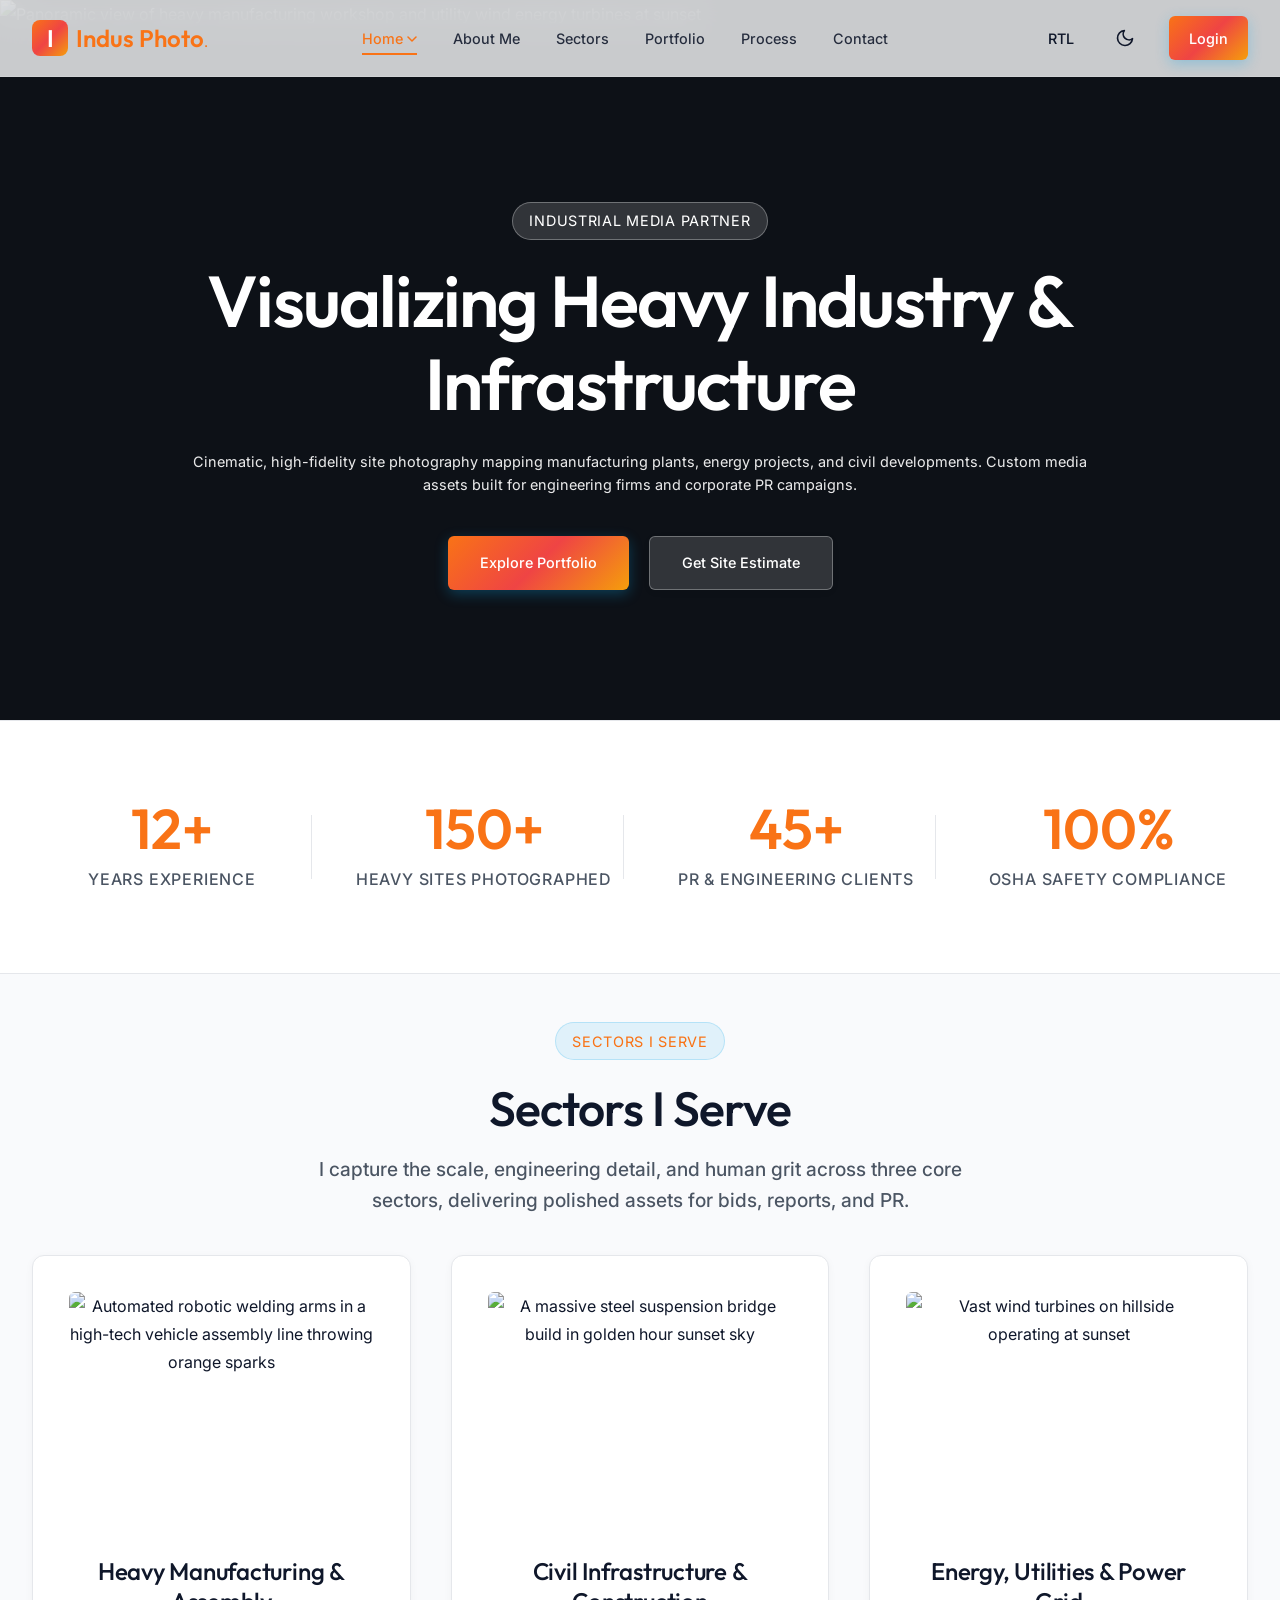
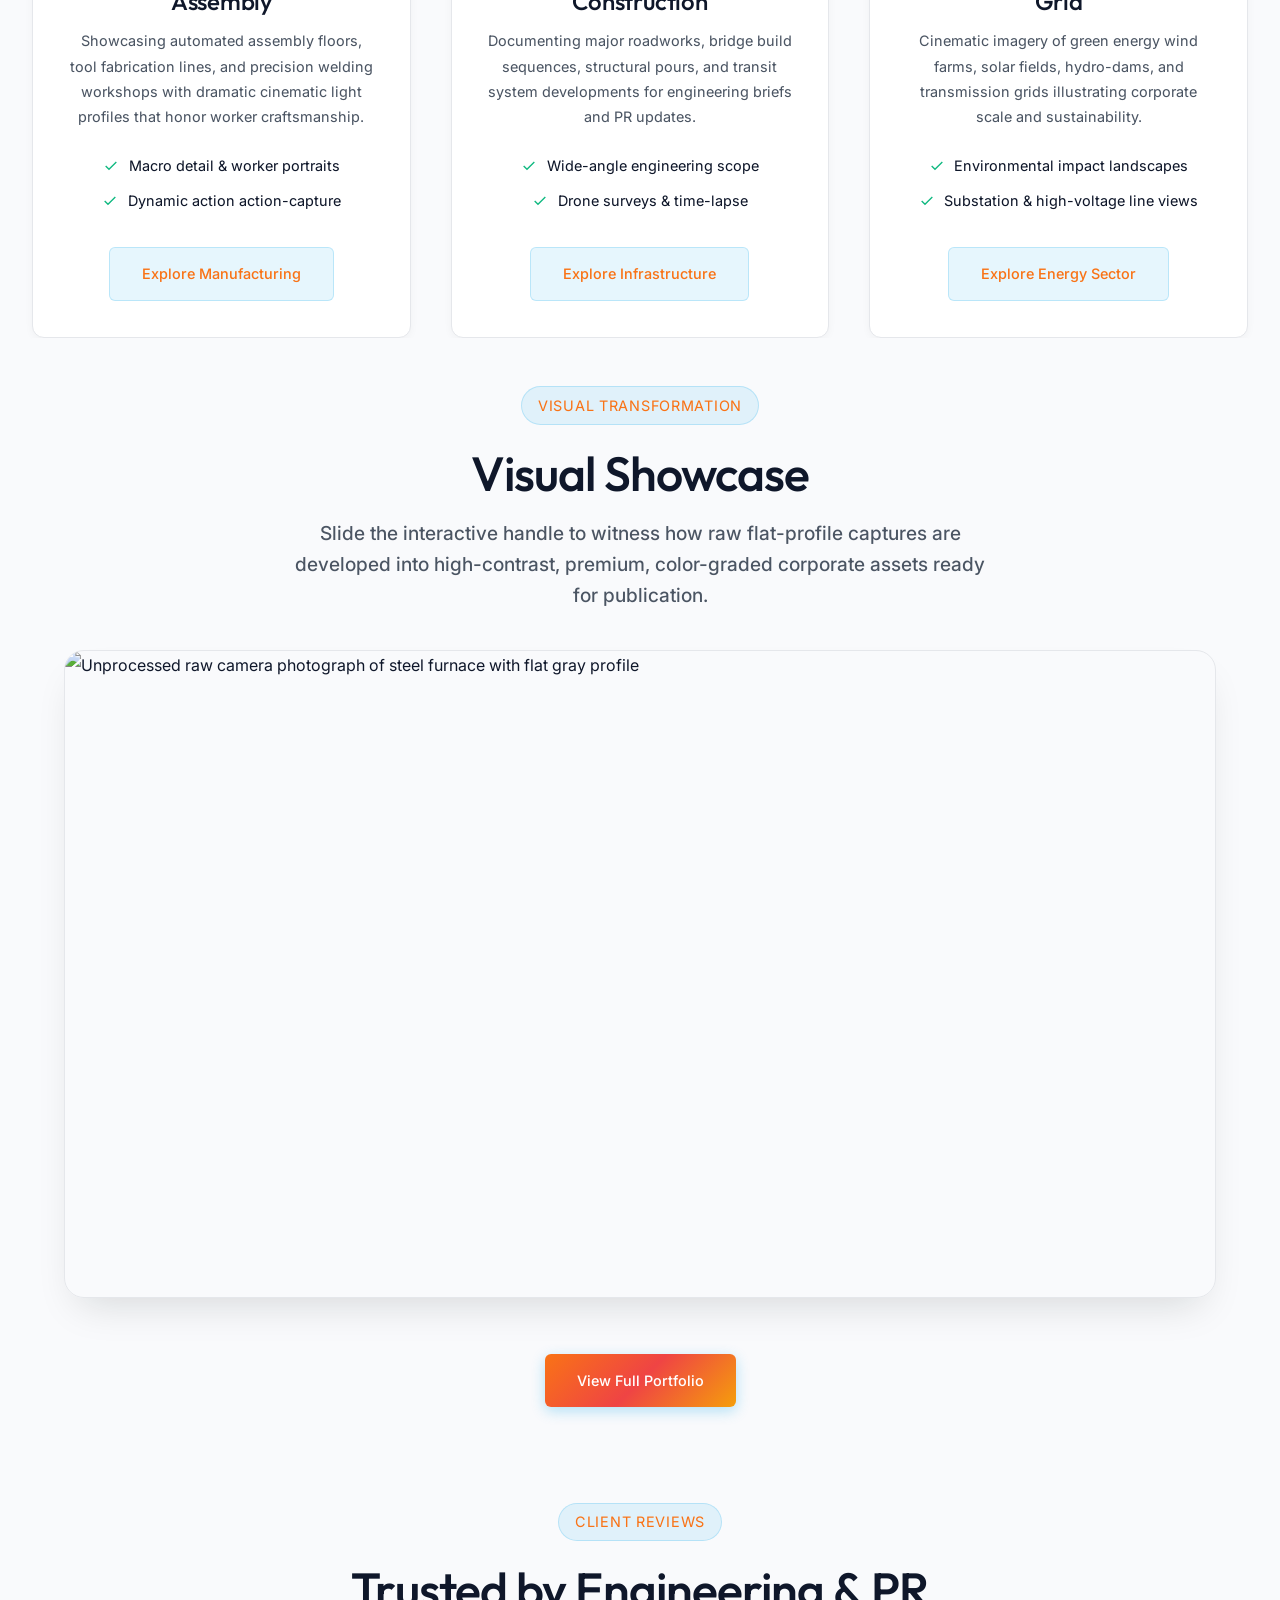
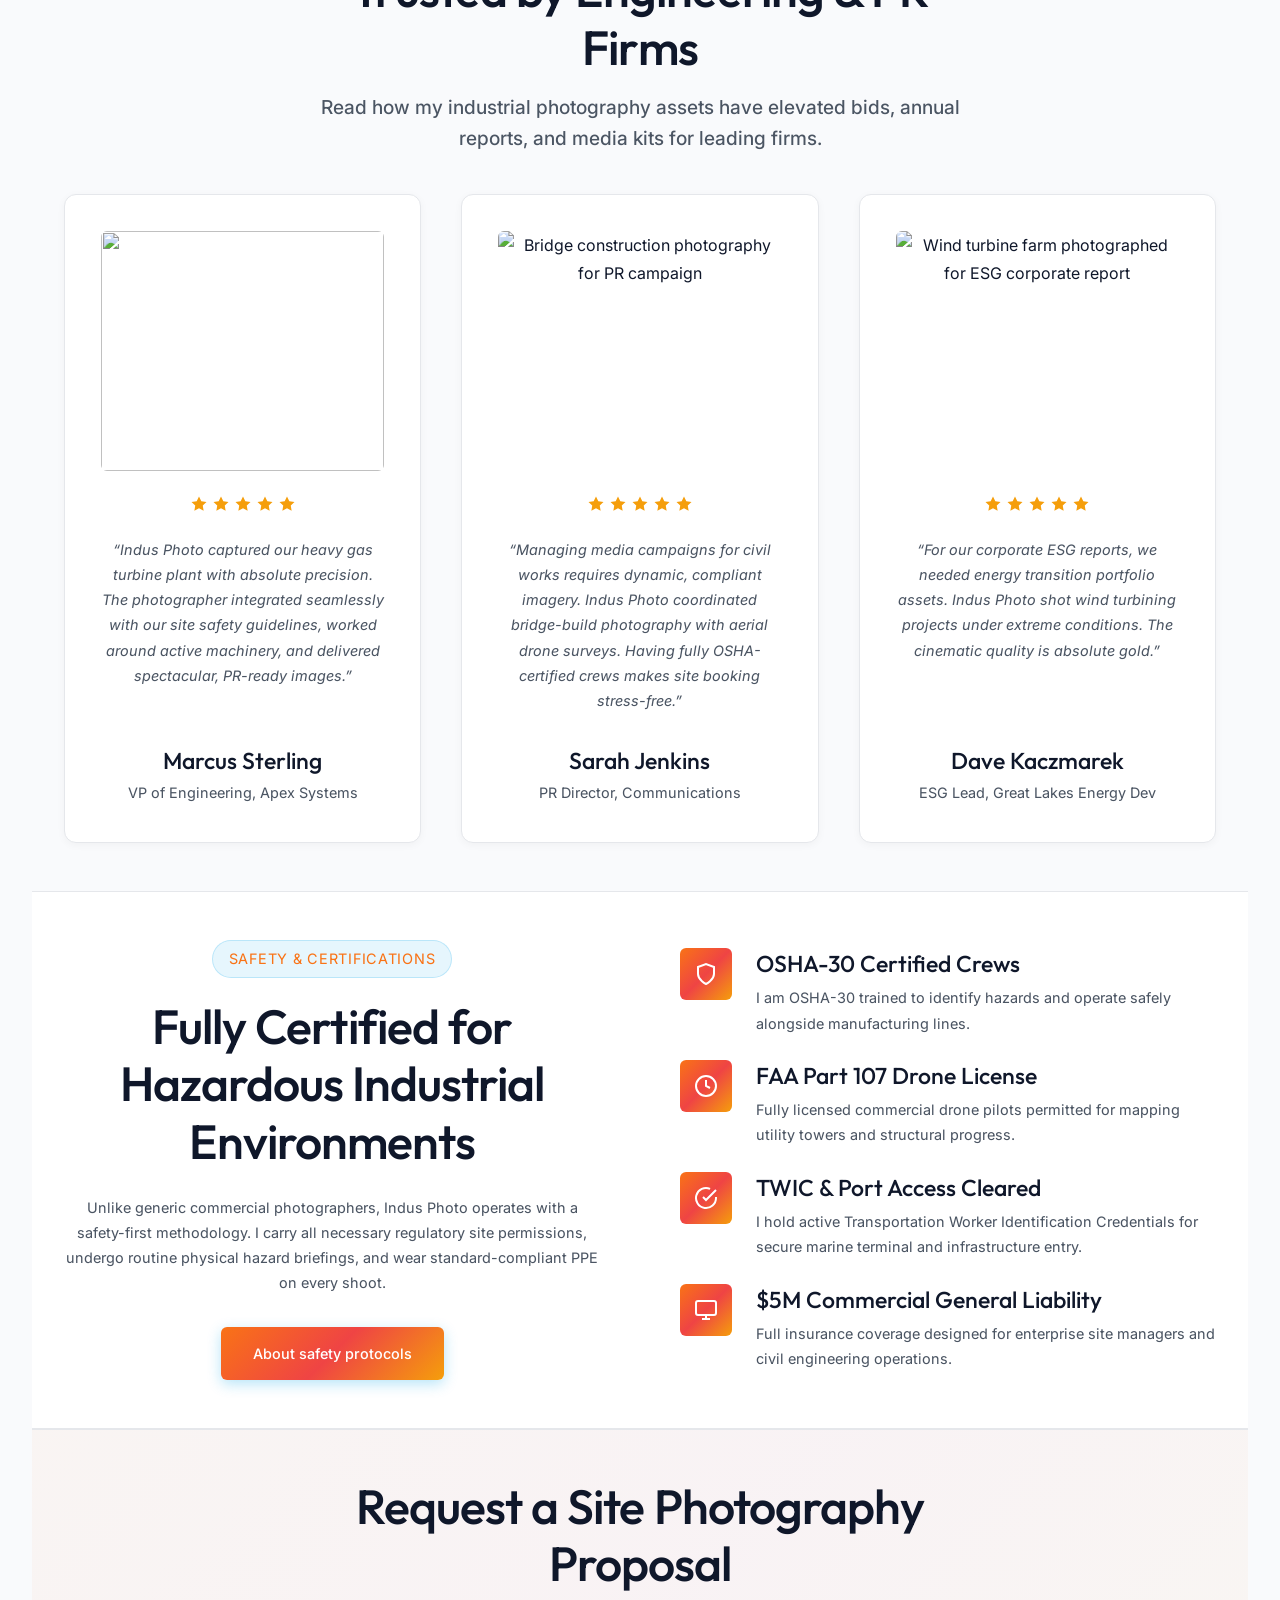
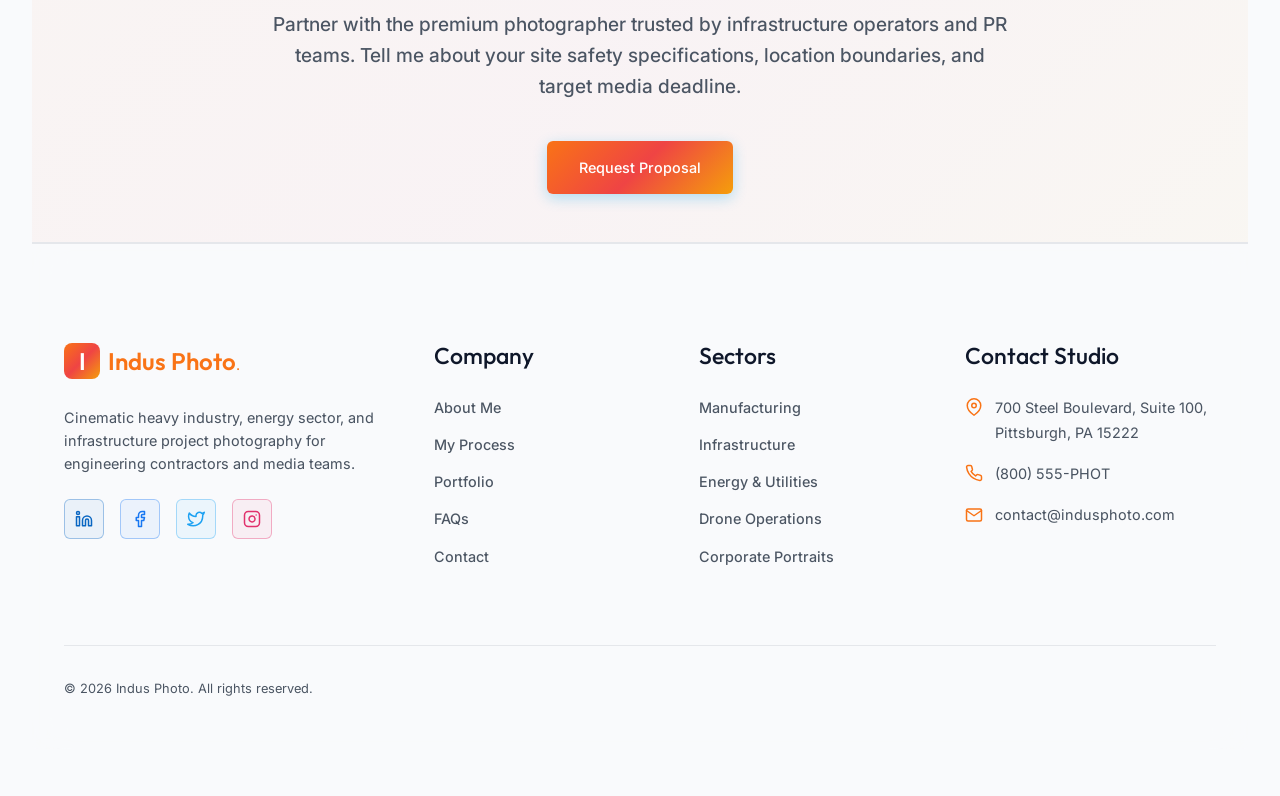
==== commit eb697c41: "Initial commit: website structure, styling, and scripts" ====
--- a/index.html
+++ b/index.html
@@ -1,520 +1,550 @@
 <!DOCTYPE html>
-<html lang="en" dir="ltr">
+<html lang="en">
 
 <head>
-    <meta charset="UTF-8">
-    <meta name="viewport" content="width=device-width, initial-scale=1.0">
-    <title>Restore — Vintage Watch Repair & Restoration</title>
-    <meta name="description"
-        content="Master watchmakers breathing new life into the world's most treasured timepieces since 1987. Luxury vintage watch restoration.">
-    <!-- Fonts -->
-    <link rel="preconnect" href="https://fonts.googleapis.com">
-    <link rel="preconnect" href="https://fonts.gstatic.com" crossorigin>
-    <link
-        href="https://fonts.googleapis.com/css2?family=Cinzel:wght@400;700&family=Cormorant+Garamond:ital,wght@0,400;0,600;0,700;1,400;1,600&family=Playfair+Display:ital,wght@0,400;0,700;1,400&family=Raleway:wght@300;400;600&display=swap"
-        rel="stylesheet">
-    <!-- Icons -->
-    <link rel="stylesheet" href="https://cdnjs.cloudflare.com/ajax/libs/font-awesome/6.4.0/css/all.min.css">
-    <!-- CSS -->
-    <link rel="stylesheet" href="index.css">
-    <!-- Favicon -->
-    <link rel="icon" type="image/svg+xml" href="favicon.svg">
+  <meta charset="UTF-8">
+  <meta name="viewport" content="width=device-width, initial-scale=1.0">
+  <title>Indus Photo | Premium Industrial Photographer Portfolio</title>
+  <meta name="description"
+    content="High-end industrial photography specializing in manufacturing floor operations, infrastructure construction, and energy utility sites. Targeting engineering and PR firms.">
+
+  <!-- Open Graph -->
+  <meta property="og:title" content="Indus Photo | Premium Industrial Photographer Portfolio">
+  <meta property="og:description"
+    content="Cinematic heavy industry photography documenting logistics, infrastructure, and energy assets.">
+  <meta property="og:image" content="images/hero_industrial.png">
+  <meta property="og:type" content="website">
+
+  <!-- Favicon -->
+  <link rel="icon" type="image/svg+xml" href="images/favicon.svg">
+
+  <!-- CSS Link -->
+  <link rel="stylesheet" href="styles.css">
 </head>
 
-<body>
-
-    <!-- NAVBAR -->
-    <nav class="navbar">
-        <div class="container">
-            <a href="index.html" class="logo"><i class="fas fa-clock" style="margin-right: 10px;"></i>RESTORE</a>
-
-            <ul class="nav-links">
-                <li><a href="index.html" class="active">Home</a></li>
-                <li><a href="story.html">Home 2 </a></li>
-                <li><a href="services.html">Services</a></li>
-                <li><a href="process.html">Process</a></li>
-                <li><a href="journal.html">Journal</a></li>
-                <li><a href="contact.html">Contact</a></li>
-                <!-- Mobile Actions -->
-                <li class="nav-actions-mobile">
-                    <button class="toggle-btn rtl-toggle" title="Toggle RTL"
-                        style="color: white; font-family: 'Cinzel', serif; font-size: 0.8rem; margin-bottom: 1rem;">
-                        <i class="fas fa-exchange-alt"></i> Toggle RTL
-                    </button>
-                    <button class="toggle-btn theme-toggle" title="Toggle Theme"
-                        style="color: white; font-family: 'Cinzel', serif; font-size: 0.8rem;">
-                        <i class="fas fa-moon"></i> Theme Mode
-                    </button>
-                </li>
+<body class="home-page home-page-1">
+
+  <!-- HEADER — sits above hero, never overlapping -->
+  <header class="header sticky" id="header"
+    style="background: var(--bg-header); border-bottom: 1px solid rgba(255,255,255,0.12);">
+    <div class="container header-container">
+      <a href="index.html" class="logo">
+        <div class="logo-icon">I</div>
+        <div class="logo-text">Indus Photo<span>.</span></div>
+      </a>
+      <nav class="nav" id="nav-menu">
+        <div class="nav-dropdown desktop-only">
+          <a href="#" class="nav-link dropdown-toggle active" id="nav-home">Home <svg class="dropdown-arrow" width="10"
+              height="6" viewBox="0 0 10 6" fill="none" stroke="currentColor" stroke-width="1.5">
+              <path d="M1 1L5 5L9 1" stroke-linecap="round" stroke-linejoin="round" />
+            </svg></a>
+          <div class="dropdown-menu">
+            <a href="index.html" class="dropdown-item active" style="background: rgba(249, 115, 22, 0.1); color: var(--accent);">Home 1</a>
+            <a href="index2.html" class="dropdown-item">Home 2</a>
+          </div>
+        </div>
+        <a href="index.html" class="nav-link mobile-only active" id="nav-home1-mob" style="color: var(--accent);">Home 1</a>
+        <a href="index2.html" class="nav-link mobile-only" id="nav-home2-mob">Home 2</a>
+        <a href="about.html" class="nav-link" id="nav-about">About Me</a>
+        <a href="services.html" class="nav-link" id="nav-services">Sectors</a>
+        <a href="portfolio.html" class="nav-link" id="nav-portfolio">Portfolio</a>
+        <a href="process.html" class="nav-link" id="nav-process">Process</a>
+        <a href="contact.html" class="nav-link" id="nav-contact">Contact</a>
+        <a href="login.html" class="nav-link mobile-only login-mobile-btn" id="nav-login-mob">Login</a>
+      </nav>
+      <div class="header-actions">
+        <button id="rtl-toggle" class="theme-toggle" aria-label="Toggle Layout Direction"
+          style="font-size: 0.85rem; font-weight: 500;">RTL</button>
+        <button id="theme-toggle" class="theme-toggle" aria-label="Toggle Theme">
+          <svg class="moon-icon" width="20" height="20" viewBox="0 0 24 24" fill="none" stroke="currentColor"
+            stroke-width="2" stroke-linecap="round" stroke-linejoin="round">
+            <path d="M21 12.79A9 9 0 1 1 11.21 3 7 7 0 0 0 21 12.79z"></path>
+          </svg>
+          <svg class="sun-icon" width="20" height="20" viewBox="0 0 24 24" fill="none" stroke="currentColor"
+            stroke-width="2" stroke-linecap="round" stroke-linejoin="round">
+            <circle cx="12" cy="12" r="5"></circle>
+            <line x1="12" y1="1" x2="12" y2="3"></line>
+            <line x1="12" y1="21" x2="12" y2="23"></line>
+            <line x1="4.22" y1="4.22" x2="5.64" y2="5.64"></line>
+            <line x1="18.36" y1="18.36" x2="19.78" y2="19.78"></line>
+            <line x1="1" y1="12" x2="3" y2="12"></line>
+            <line x1="21" y1="12" x2="23" y2="12"></line>
+            <line x1="4.22" y1="19.78" x2="5.64" y2="18.36"></line>
+            <line x1="18.36" y1="5.64" x2="19.78" y2="4.22"></line>
+          </svg>
+        </button>
+        <a href="login.html" class="btn btn-primary desktop-only"
+          style="padding: 0.6rem 1.25rem; font-size: 0.9rem;">Login</a>
+        <button class="hamburger" id="hamburger" aria-label="Toggle Navigation">
+          <span class="hamburger-line"></span>
+          <span class="hamburger-line"></span>
+          <span class="hamburger-line"></span>
+          <svg class="hamburger-close-icon" width="20" height="20" viewBox="0 0 24 24" fill="none" stroke="currentColor"
+            stroke-width="2.5" stroke-linecap="round" stroke-linejoin="round"
+            style="display: none; position: absolute; top: 50%; left: 50%; transform: translate(-50%, -50%);">
+            <line x1="18" y1="6" x2="6" y2="18"></line>
+            <line x1="6" y1="6" x2="18" y2="18"></line>
+          </svg>
+        </button>
+      </div>
+    </div>
+  </header>
+
+  <!-- HERO SECTION -->
+  <section class="hero" id="hero" style="min-height: 80vh; padding-top: 7.5rem;">
+    <div class="hero-bg">
+      <img src="images/hero_industrial.png"
+        alt="Panoramic view of heavy manufacturing workshop and utility wind energy turbines at sunset">
+    </div>
+    <div class="container" style="position: relative; z-index: 2; text-align: center; width: 100%;">
+      <div style="max-width: 900px; margin: 0 auto;">
+        <span class="badge"
+          style="background: rgba(255,255,255,0.15); color: #FFFFFF; border-color: rgba(255,255,255,0.3);">Industrial Media Partner</span>
+        <h1 class="hero-title" style="color: #FFFFFF; text-shadow: none;">Visualizing Heavy Industry & Infrastructure</h1>
+        <p class="hero-subtitle" style="color: rgba(255,255,255,0.9);">Cinematic, high-fidelity site photography mapping manufacturing plants, energy projects, and civil developments. Custom media assets built for engineering firms and corporate PR campaigns.</p>
+        <div style="display: flex; gap: 1.25rem; justify-content: center; padding-bottom: 3rem;">
+          <a href="portfolio.html" class="btn btn-primary">Explore Portfolio</a>
+          <a href="contact.html" class="btn btn-secondary"
+            style="background: rgba(255,255,255,0.15); color: #FFFFFF; border-color: rgba(255,255,255,0.3);">Get Site Estimate</a>
+        </div>
+      </div>
+    </div>
+  </section>
+
+  <!-- STATISTICS SECTION — clearly below hero, no overlap -->
+  <section class="stats" id="stats" style="margin-top: 0; box-shadow: none; border-radius: 0;">
+    <div class="container">
+      <div class="stats-grid">
+        <div class="stat-item">
+          <div class="stat-number" data-target="12" data-suffix="+">0</div>
+          <div class="stat-label">Years Experience</div>
+        </div>
+        <div class="stat-item">
+          <div class="stat-number" data-target="150" data-suffix="+">0</div>
+          <div class="stat-label">Heavy Sites Photographed</div>
+        </div>
+        <div class="stat-item">
+          <div class="stat-number" data-target="45" data-suffix="+">0</div>
+          <div class="stat-label">PR & Engineering Clients</div>
+        </div>
+        <div class="stat-item">
+          <div class="stat-number" data-target="100" data-suffix="%">0</div>
+          <div class="stat-label">OSHA Safety Compliance</div>
+        </div>
+      </div>
+    </div>
+  </section>
+
+  <!-- SERVICES PREVIEW SECTION -->
+  <section class="section" id="services-preview">
+    <div class="container">
+      <div class="section-header">
+        <span class="badge">Sectors I Serve</span>
+        <h2 class="section-title">Sectors I Serve</h2>
+        <p class="section-subtitle">I capture the scale, engineering detail, and human grit across three core sectors, delivering polished assets for bids, reports, and PR.</p>
+      </div>
+      <div class="cards-grid center-last-card">
+        <!-- Card 1 -->
+        <div class="premium-card">
+          <div class="card-img-wrapper">
+            <img src="images/manufacturing.jpg"
+              alt="Automated robotic welding arms in a high-tech vehicle assembly line throwing orange sparks">
+          </div>
+          <div class="card-body">
+            <h3 class="card-title">Heavy Manufacturing & Assembly</h3>
+            <p class="card-desc">Showcasing automated assembly floors, tool fabrication lines, and precision welding workshops with dramatic cinematic light profiles that honor worker craftsmanship.</p>
+            <ul class="card-features">
+              <li>
+                <svg width="16" height="16" viewBox="0 0 24 24" fill="none" stroke="currentColor" stroke-width="2">
+                  <polyline points="20 6 9 17 4 12"></polyline>
+                </svg>
+                <span>Macro detail & worker portraits</span>
+              </li>
+              <li>
+                <svg width="16" height="16" viewBox="0 0 24 24" fill="none" stroke="currentColor" stroke-width="2">
+                  <polyline points="20 6 9 17 4 12"></polyline>
+                </svg>
+                <span>Dynamic action action-capture</span>
+              </li>
             </ul>
-
-            <div class="nav-actions">
-                <button class="toggle-btn rtl-toggle" title="Toggle RTL">
-                    <i class="fas fa-exchange-alt"></i>
-                    <span class="rtl-toggle-text"
-                        style="font-size: 0.7rem; margin-left: 5px; font-family: 'Cinzel', serif;">RTL</span>
-                </button>
-                <button class="toggle-btn theme-toggle" title="Toggle Theme">
-                    <i class="fas fa-moon"></i>
-                </button>
-                <a href="login.html" class="btn-login" style="font-family: 'Cinzel', serif;">Login</a>
-            </div>
-
-            <div class="hamburger">
-                <span></span>
-                <span></span>
-                <span></span>
-            </div>
-        </div>
-    </nav>
-
-    <!-- HERO SECTION -->
-    <section class="hero-section" style="height: 100vh;">
-        <div class="hero-blurred-bg" style="background-image: url('https://awco.nl/wp-content/uploads/2022/07/cartier-instagram-awco-2-e1658829514265.jpeg');"></div>
-        <div class="hero-overlay"></div>
-        
-        <div class="container text-center">
-            <span class="eyebrow">Since 1987</span>
-            <h1 class="italic">Time, Restored to Perfection</h1>
-            <p>Master watchmakers breathing new life into the world's most treasured timepieces. Experience original craftsmanship meeting modern precision.</p>
-            <div class="hero-btns" style="display: flex; gap: 1.5rem; justify-content: center;">
-                <a href="contact.html" class="btn btn-primary">Begin Your Restoration</a>
-            </div>
-        </div>
-        
-        <!-- Animated Gear Element -->
-        <i class="fas fa-cog" style="position: absolute; bottom: 5%; right: 5%; font-size: 200px; color: rgba(184, 149, 63, 0.05); animation: rotate 45s linear infinite; z-index: 1;"></i>
-    </section>
-
-    <!-- TRUST BAR -->
-
-
-    <!-- SERVICES OVERVIEW -->
-    <section class="section">
+            <a href="services.html" class="btn btn-accent card-cta" style="white-space: nowrap;">Explore Manufacturing</a>
+          </div>
+        </div>
+
+        <!-- Card 2 -->
+        <div class="premium-card">
+          <div class="card-img-wrapper">
+            <img src="images/infrastructure.jpg" alt="A massive steel suspension bridge build in golden hour sunset sky">
+          </div>
+          <div class="card-body">
+            <h3 class="card-title">Civil Infrastructure & Construction</h3>
+            <p class="card-desc">Documenting major roadworks, bridge build sequences, structural pours, and transit system developments for engineering briefs and PR updates.</p>
+            <ul class="card-features">
+              <li>
+                <svg width="16" height="16" viewBox="0 0 24 24" fill="none" stroke="currentColor" stroke-width="2">
+                  <polyline points="20 6 9 17 4 12"></polyline>
+                </svg>
+                <span>Wide-angle engineering scope</span>
+              </li>
+              <li>
+                <svg width="16" height="16" viewBox="0 0 24 24" fill="none" stroke="currentColor" stroke-width="2">
+                  <polyline points="20 6 9 17 4 12"></polyline>
+                </svg>
+                <span>Drone surveys & time-lapse</span>
+              </li>
+            </ul>
+            <a href="services.html" class="btn btn-accent card-cta" style="white-space: nowrap;">Explore Infrastructure</a>
+          </div>
+        </div>
+
+        <!-- Card 3 -->
+        <div class="premium-card">
+          <div class="card-img-wrapper">
+            <img src="images/energy.jpg" alt="Vast wind turbines on hillside operating at sunset">
+          </div>
+          <div class="card-body">
+            <h3 class="card-title">Energy, Utilities & Power Grid</h3>
+            <p class="card-desc">Cinematic imagery of green energy wind farms, solar fields, hydro-dams, and transmission grids illustrating corporate scale and sustainability.</p>
+            <ul class="card-features">
+              <li>
+                <svg width="16" height="16" viewBox="0 0 24 24" fill="none" stroke="currentColor" stroke-width="2">
+                  <polyline points="20 6 9 17 4 12"></polyline>
+                </svg>
+                <span>Environmental impact landscapes</span>
+              </li>
+              <li>
+                <svg width="16" height="16" viewBox="0 0 24 24" fill="none" stroke="currentColor" stroke-width="2">
+                  <polyline points="20 6 9 17 4 12"></polyline>
+                </svg>
+                <span>Substation & high-voltage line views</span>
+              </li>
+            </ul>
+            <a href="services.html" class="btn btn-accent card-cta" style="white-space: nowrap;">Explore Energy Sector</a>
+          </div>
+        </div>
+      </div>
+  <!-- PORTFOLIO PREVIEW SECTION (BEFORE/AFTER SLIDER) -->
+  <section class="section" id="portfolio-preview" style="background: var(--bg-main);">
     <div class="container">
-        <div class="text-center mb-5 reveal" style="margin-bottom: 4rem;">
-            <span class="eyebrow">Our Specialization</span>
-            <h2>The Mastery of the Craft</h2>
-            <p class="italic" style="color: var(--secondary);">
-                Revitalizing every component with absolute precision
-            </p>
-        </div>
-
-        <div class="grid grid-3">
-            <!-- Card 1 -->
-            <div class="card reveal">
-                <div class="card-img-wrapper">
-                    <img src="https://images.unsplash.com/photo-1523170335258-f5ed11844a49?ixlib=rb-4.0.3&auto=format&fit=crop&w=800&q=80"
-                        alt="Chronograph Movement">
-                    <div class="card-overlay"></div>
-                </div>
-                <div class="card-content">
-                    <span class="eyebrow" style="margin-bottom: 1rem;">The Complication</span>
-                    <h3>Precision</h3>
-                    <p>Complete disassembly, cleaning, and lubrication of the movement using factory-specified Swiss oils.</p>
-                </div>
-            </div>
-
-            <!-- Card 2 -->
-            <div class="card reveal" style="transition-delay: 0.1s;">
-                <div class="card-img-wrapper">
-                    <img src="https://images.unsplash.com/photo-1614164185128-e4ec99c436d7?ixlib=rb-4.0.3&auto=format&fit=crop&w=800&q=80"
-                        alt="Dial Restoration">
-                    <div class="card-overlay"></div>
-                </div>
-                <div class="card-content">
-                    <span class="eyebrow" style="margin-bottom: 1rem;">The Aesthetics</span>
-                    <h3>Bespoke Dial</h3>
-                    <p>Sympathetic cleaning of dials and hand-polishing of cases to restore luster without removing historical character.</p>
-                </div>
-            </div>
-
-            <!-- Card 3 -->
-            <div class="card reveal" style="transition-delay: 0.2s;">
-                <div class="card-img-wrapper">
-                    <img src="https://images.unsplash.com/photo-1542496658-e33a6d0d50f6?ixlib=rb-4.0.3&auto=format&fit=crop&w=800&q=80"
-                        alt="Vintage Rolex Restoration">
-                    <div class="card-overlay"></div>
-                </div>
-                <div class="card-content">
-                    <span class="eyebrow" style="margin-bottom: 1rem;">The Legacy</span>
-                    <h3> Authentication</h3>
-                    <p>Provenance verification and archive research to ensure your timepiece retains its market value and historical soul.</p>
-                </div>
-            </div>
-
-            <!-- Card 4 -->
-            <div class="card reveal" style="transition-delay: 0.3s;">
-                <div class="card-img-wrapper">
-                    <img src="https://images.unsplash.com/photo-1518546305927-5a555bb7020d?ixlib=rb-4.0.3&auto=format&fit=crop&w=800&q=80"
-                        alt="Watch Glass Replacement">
-                    <div class="card-overlay"></div>
-                </div>
-                <div class="card-content">
-                    <span class="eyebrow" style="margin-bottom: 1rem;">The Clarity</span>
-                    <h3>Replacement</h3>
-                    <p>Replacement of scratched or damaged crystals with high-grade sapphire or mineral glass for lasting clarity.</p>
-                </div>
-            </div>
-
-            <!-- Card 5 -->
-            <div class="card reveal" style="transition-delay: 0.4s;">
-                <div class="card-img-wrapper">
-                    <img src="https://images.unsplash.com/photo-1609587312208-cea54be969e7?ixlib=rb-4.0.3&auto=format&fit=crop&w=800&q=80"
-                        alt="Water Resistance Testing">
-                    <div class="card-overlay"></div>
-                </div>
-                <div class="card-content">
-                    <span class="eyebrow" style="margin-bottom: 1rem;">The Protection</span>
-                    <h3> Resistance</h3>
-                    <p>Advanced pressure testing and gasket replacement to ensure your timepiece remains protected against moisture.</p>
-                </div>
-            </div>
-
-            <!-- Card 6 -->
-            <div class="card reveal" style="transition-delay: 0.5s;">
-                <div class="card-img-wrapper">
-                    <img src="https://images.unsplash.com/photo-1587831990711-23ca6441447b?ixlib=rb-4.0.3&auto=format&fit=crop&w=800&q=80"
-                        alt="Watch Calibration">
-                    <div class="card-overlay"></div>
-                </div>
-                <div class="card-content">
-                    <span class="eyebrow" style="margin-bottom: 1rem;">The Accuracy</span>
-                    <h3>Testing</h3>
-                    <p>Fine-tuning the movement for optimal accuracy using precision timing machines and expert calibration techniques.</p>
-                </div>
-            </div>
-        </div>
-
-        <div class="text-center" style="margin-top: 4rem;">
-            <a href="services.html" class="btn btn-outline">View All Services</a>
-        </div>
-    </div>
-</section>
-
-    <!-- BEFORE & AFTER SHOWCASE -->
-    <section class="section" style="background-color: var(--bg-dark); color: var(--text-light);">
-        <div class="container">
-            <div class="text-center reveal" style="margin-bottom: 4rem;">
-                <span class="eyebrow" style="color: var(--secondary);">The Transformation</span>
-                <h2 style="color: var(--text-light);">Restored Masterpieces</h2>
-                <p class="italic" style="color: var(--accent);">Witness the journey from neglect to perfection</p>
-            </div>
-
-            <div class="comparison-container reveal"
-                style="position: relative; max-width: 900px; margin: 0 auto; border: 5px solid var(--secondary); overflow: hidden; height: 500px; cursor: ew-resize;">
-                <div class="after-image"
-                    style="width: 100%; height: 100%; background: url('rolex_before_after_1774534215064.png') no-repeat right center/cover;">
-                </div>
-                <div class="before-image"
-                    style="position: absolute; top: 0; left: 0; width: 50%; height: 100%; background: url('') no-repeat left center/cover; border-right: 2px solid var(--secondary);">
-                </div>
-                
-            </div>
-
-            <div class="text-center" style="margin-top: 4rem;">
-                <p style="margin-bottom: 2rem; opacity: 0.8;">1958 Rolex Oyster Perpetual — Movement & Case Restoration
-                </p>
-                <a href="" class="btn btn-primary">See Full Portfolio</a>
-            </div>
-        </div>
-    </section>
-
-    <!-- PROCESS TIMELINE -->
-    <section class="section">
-        <div class="container">
-            <div class="text-center reveal" style="margin-bottom: 4rem;">
-                <span class="eyebrow">The Method</span>
-                <h2>How We Work</h2>
-                <p class="italic" style="color: var(--secondary);">A meticulous journey through every second</p>
-            </div>
-
-            <div class="timeline"
-                style="display: flex; justify-content: space-between; position: relative; padding-top: 100px; gap: 2rem;">
-                <div class="timeline-line"
-                    style="position: absolute; top: 125px; left: 0; width: 100%; height: 1px; background: var(--border); z-index: 1;">
-                </div>
-
-                <div class="step reveal text-center" style="flex: 1; z-index: 2; position: relative;">
-                    <div class="step-img-wrapper" style="width: 100%; aspect-ratio: 16/10; overflow: hidden; border: 1px solid var(--border); margin-bottom: 2rem; position: relative; background: var(--bg-dark);">
-                        <img src="https://istrap.com.au/cdn/shop/articles/Are_Apple_Watches_waterproof_All_you_need_to_know..png?v=1684733796" 
-                             alt="Intake Documentation" style="width: 100%; height: 100%; object-fit: cover; transition: transform 0.6s ease;">
-                    </div>
-                    <div class="step-icon"
-                        style="width: 50px; height: 50px; background: var(--secondary); border-radius: 50%; display: flex; align-items: center; justify-content: center; color: white; margin: -25px auto 1.5rem; position: relative; z-index: 3;">
-                        <i class="fas fa-clipboard-list"></i>
-                    </div>
-                    <h4 style="font-size: 1.1rem; margin-bottom: 0.5rem; font-family: 'Cinzel', serif;">Intake</h4>
-                    <p style="font-size: 1.1rem; padding: 0 10px;">Thorough assessment and valuation.</p>
-                </div>
-
-                <div class="step reveal text-center"
-                    style="flex: 1; z-index: 2; position: relative; transition-delay: 0.1s;">
-                    <div class="step-img-wrapper" style="width: 100%; aspect-ratio: 16/10; overflow: hidden; border: 1px solid var(--border); margin-bottom: 2rem; position: relative; background: var(--bg-dark);">
-                        <img src="https://www.watchrepairco.com/wp-content/uploads/2021/06/nyc_professional_watch.jpg" 
-                             alt="Inspection" style="width: 100%; height: 100%; object-fit: cover; transition: transform 0.6s ease;">
-                    </div>
-                    <div class="step-icon"
-                        style="width: 50px; height: 50px; background: var(--secondary); border-radius: 50%; display: flex; align-items: center; justify-content: center; color: white; margin: -25px auto 1.5rem; position: relative; z-index: 3;">
-                        <i class="fas fa-microscope"></i>
-                    </div>
-                    <h4 style="font-size: 1.1rem; margin-bottom: 0.5rem; font-family: 'Cinzel', serif;">Inspection</h4>
-                    <p style="font-size: 1.1rem; padding: 0 10px;">Macro-analysis of every component.</p>
-                </div>
-
-                <div class="step reveal text-center"
-                    style="flex: 1; z-index: 2; position: relative; transition-delay: 0.2s;">
-                    <div class="step-img-wrapper" style="width: 100%; aspect-ratio: 16/10; overflow: hidden; border: 1px solid var(--border); margin-bottom: 2rem; position: relative; background: var(--bg-dark);">
-                        <img src="https://encrypted-tbn0.gstatic.com/images?q=tbn:ANd9GcSZJ5gLej5h-z3-1ZbnoDbZo2IOseeuFx0MdQ&s" 
-                             alt="Cleansing" style="width: 100%; height: 100%; object-fit: cover; transition: transform 0.6s ease;">
-                    </div>
-                    <div class="step-icon"
-                        style="width: 50px; height: 50px; background: var(--secondary); border-radius: 50%; display: flex; align-items: center; justify-content: center; color: white; margin: -25px auto 1.5rem; position: relative; z-index: 3;">
-                        <i class="fas fa-spray-can"></i>
-                    </div>
-                    <h4 style="font-size: 1.1rem; margin-bottom: 0.5rem; font-family: 'Cinzel', serif;">Cleansing</h4>
-                    <p style="font-size: 1.1rem; padding: 0 10px;">Ultrasonic non-invasive bath.</p>
-                </div>
-
-                <div class="step reveal text-center"
-                    style="flex: 1; z-index: 2; position: relative; transition-delay: 0.3s;">
-                    <div class="step-img-wrapper" style="width: 100%; aspect-ratio: 16/10; overflow: hidden; border: 1px solid var(--border); margin-bottom: 2rem; position: relative; background: var(--bg-dark);">
-                        <img src="https://encrypted-tbn0.gstatic.com/images?q=tbn:ANd9GcTU7WeRj5QwnEn_cYGauidYgsXiEFieFPZd5Q&s" 
-                             alt="Restoration" style="width: 100%; height: 100%; object-fit: cover; transition: transform 0.6s ease;">
-                    </div>
-                    <div class="step-icon"
-                        style="width: 50px; height: 50px; background: var(--secondary); border-radius: 50%; display: flex; align-items: center; justify-content: center; color: white; margin: -25px auto 1.5rem; position: relative; z-index: 3;">
-                        <i class="fas fa-cog"></i>
-                    </div>
-                    <h4 style="font-size: 1.1rem; margin-bottom: 0.5rem; font-family: 'Cinzel', serif;">Restoration</h4>
-                    <p style="font-size: 1.1rem; padding: 0 10px;">Expert technical intervention.</p>
-                </div>
-
-                <div class="step reveal text-center"
-                    style="flex: 1; z-index: 2; position: relative; transition-delay: 0.4s;">
-                    <div class="step-img-wrapper" style="width: 100%; aspect-ratio: 16/10; overflow: hidden; border: 1px solid var(--border); margin-bottom: 2rem; position: relative; background: var(--bg-dark);">
-                        <img src="https://cdn4.ethoswatches.com/the-watch-guide/wp-content/uploads/2023/09/Breitling-Navitimer-Automatic-Movement-Steel-case-Sapphire-Crystal-Brown-leather-strap-6.jpg?tr=q-70" 
-                             alt="Quality" style="width: 100%; height: 100%; object-fit: cover; transition: transform 0.6s ease;">
-                    </div>
-                    <div class="step-icon"
-                        style="width: 50px; height: 50px; background: var(--secondary); border-radius: 50%; display: flex; align-items: center; justify-content: center; color: white; margin: -25px auto 1.5rem; position: relative; z-index: 3;">
-                        <i class="fas fa-check-double"></i>
-                    </div>
-                    <h4 style="font-size: 1.1rem; margin-bottom: 0.5rem; font-family: 'Cinzel', serif;">Quality</h4>
-                    <p style="font-size: 1.1rem; padding: 0 10px;">72-hour timing and sealing test.</p>
-                </div>
-            </div>
-        </div>
-    </section>
-
-    <!-- TESTIMONIALS -->
-    <section class="section" style="background-color: var(--bg-light);">
-        <div class="container">
-            <div class="text-center reveal" style="margin-bottom: 4rem;">
-                <span class="eyebrow">The Reputation</span>
-                <h2>Voices of Appreciation</h2>
-            </div>
-
-            <div class="grid grid-3">
-                <div class="card reveal" style="border: none; background: transparent; box-shadow: none;">
-                    <div class="card-img-wrapper"
-                        style="border-radius: 50%; width: 100px; height: 100px; margin: 0 auto 1.5rem; overflow: hidden;">
-                        <img src="https://images.unsplash.com/photo-1507003211169-0a1dd7228f2d?ixlib=rb-4.0.3&auto=format&fit=crop&w=200&q=80"
-                            alt=" Marcus Thorpe" style="width: 100%; height: 100%; object-fit: cover;">
-                    </div>
-                    <div class="stars" style="color: var(--secondary); margin-bottom: 1rem;">
-                        <i class="fas fa-star"></i><i class="fas fa-star"></i><i class="fas fa-star"></i><i
-                            class="fas fa-star"></i><i class="fas fa-star"></i>
-                    </div>
-                    <p class="italic serif" style="font-size: 1.2rem; line-height: 1.8;">"Expertly restored my diver
-                        watch that had seen better days. The water pressure test report gave confidence."</p>
-                    <span style="font-family: 'Cinzel', serif; font-size: 0.9rem; margin-top: 1.5rem; display: block;">—
-                        Marcus Thorpe, Horologist</span>
-                </div>
-                <div class="card reveal"
-                    style="border: none; background: transparent; box-shadow: none; transition-delay: 0.1s;">
-                    <div class="card-img-wrapper"
-                        style="border-radius: 50%; width: 100px; height: 100px; margin: 0 auto 1.5rem; overflow: hidden;">
-                        <img src="https://images.unsplash.com/photo-1500648767791-00dcc994a43e?ixlib=rb-4.0.3&auto=format&fit=crop&w=200&q=80"
-                            alt="James Worthington" style="width: 100%; height: 100%; object-fit: cover;">
-                    </div>
-                    <div class="stars" style="color: var(--secondary); margin-bottom: 1rem;">
-                        <i class="fas fa-star"></i><i class="fas fa-star"></i><i class="fas fa-star"></i><i
-                            class="fas fa-star"></i><i class="fas fa-star"></i>
-                    </div>
-                    <p class="italic serif" style="font-size: 1.2rem; line-height: 1.8;">"They didn't just fix the time;
-                        they restored a family heirloom I thought was lost forever. A master of the craft."</p>
-                    <span style="font-family: 'Cinzel', serif; font-size: 0.9rem; margin-top: 1.5rem; display: block;">—
-                        James Worthington, Collector</span>
-                </div>
-                <div class="card reveal"
-                    style="border: none; background: transparent; box-shadow: none; transition-delay: 0.2s;">
-                    <div class="card-img-wrapper"
-                        style="border-radius: 50%; width: 100px; height: 100px; margin: 0 auto 1.5rem; overflow: hidden;">
-                        <img src="https://images.unsplash.com/photo-1472099645785-5658abf4ff4e?ixlib=rb-4.0.3&auto=format&fit=crop&w=200&q=80"
-                            alt="Client Portrait" style="width: 100%; height: 100%; object-fit: cover;">
-                    </div>
-                    <div class="stars" style="color: var(--secondary); margin-bottom: 1rem;">
-                        <i class="fas fa-star"></i><i class="fas fa-star"></i><i class="fas fa-star"></i><i
-                            class="fas fa-star"></i><i class="fas fa-star"></i>
-                    </div>
-                    <p class="italic serif" style="font-size: 1.2rem; line-height: 1.8;">"Museum-grade precision. My
-                        1950s Chronograph is ticking better now than it was twenty years ago."</p>
-                    <span style="font-family: 'Cinzel', serif; font-size: 0.9rem; margin-top: 1.5rem; display: block;">—
-                        Arthur St. Clair, Curator</span>
-                </div>
-            </div>
-
-            <div class="text-center" style="margin-top: 4rem;">
-                <a href="#" class="btn btn-outline">Read More Reviews</a>
-            </div>
-        </div>
-    </section>
-
-    <!-- FINAL CTA -->
-    <section class="section"
-        style="background-color: var(--always-dark); padding: 100px 0; position: relative; overflow: hidden;">
-        <i class="fas fa-clock"
-            style="position: absolute; top: 10%; left: -5%; font-size: 400px; color: rgba(255, 255, 255, 0.05);"></i>
-        <div class="container text-center reveal" style="position: relative; z-index: 1;">
-            <h2 style="color: var(--secondary); margin-bottom: 1.5rem;">Entrust Us With Your Timepiece</h2>
-            <p style="max-width: 600px; margin: 0 auto 2.5rem; color: var(--always-light); font-weight: 500;">Our master watchmakers
-                are ready to preserve the history of your most precious objects. Contact us today for a complimentary
-                initial assessment.</p>
-            <div class="contact-info-grid"
-                style="display: flex; justify-content: center; gap: 3rem; margin-bottom: 3rem;">
-                <div class="info-item" style="color: var(--always-light);">
-                    <i class="fas fa-phone" style="color: var(--secondary); margin-right: 10px;"></i>
-                    <span>(555) WATCH-01</span>
-                </div>
-                <div class="info-item" style="color: var(--always-light);">
-                    <i class="fas fa-envelope" style="color: var(--secondary); margin-right: 10px;"></i>
-                    <span>hello@horlogerie-restore.com</span>
-                </div>
-            </div>
-            <a href="contact.html" class="btn btn-primary" style="background-color: var(--secondary);">Request a
-                Restoration Quote</a>
-        </div>
-    </section>
-
-    <!-- FOOTER -->
-    <footer>
-        <div class="container">
-            <div class="footer-grid">
-                <div class="footer-col reveal">
-                    <a href="index.html" class="logo" style="display: block; margin-bottom: 1.5rem;"><i
-                            class="fas fa-clock" style="margin-right: 10px;"></i>RESTORE</a>
-                    <p style="font-size: 0.9rem; opacity: 0.7;">Restoring time's treasures since 1987. We specialize in
-                        the preservation and technical restoration of vintage mechanical timepieces from the world's
-                        finest manufactures.</p>
-                    <div class="social-links" style="margin-top: 1.5rem; display: flex; gap: 1rem;">
-                        <a href="#"><i class="fab fa-instagram"></i></a>
-                        <a href="#"><i class="fab fa-facebook-f"></i></a>
-                        <a href="#"><i class="fab fa-youtube"></i></a>
-                    </div>
-                </div>
-                <div class="footer-col reveal" style="transition-delay: 0.1s;">
-                    <h4>Navigation</h4>
-                    <ul>
-                        <li><a href="index.html">Home</a></li>
-                        <li><a href="story.html">Story</a></li>
-                        <li><a href="services.html">Services</a></li>
-                        <li><a href="process.html">Process</a></li>
-                        <li><a href="contact.html">Contact</a></li>
-                    </ul>
-                </div>
-                <div class="footer-col reveal" style="transition-delay: 0.2s;">
-                    <h4>Services</h4>
-                    <ul>
-                        <li><a href="services.html">Movement Overhaul</a></li>
-                        <li><a href="services.html">Case Restoration</a></li>
-                        <li><a href="services.html">Dial Refinishing</a></li>
-                        <li><a href="services.html">Strap Customization</a></li>
-                        <li><a href="services.html">Assessment</a></li>
-                    </ul>
-                </div>
-                <div class="footer-col reveal" style="transition-delay: 0.3s;">
-                    <h4>Contact Us</h4>
-                    <ul>
-                        <li><i class="fas fa-map-marker-alt" style="margin-right: 10px; color: var(--secondary);"></i>
-                            14 Clockmaker's Lane, Suite 3</li>
-                        <li><i class="fas fa-phone" style="margin-right: 10px; color: var(--secondary);"></i> (555)
-                            WATCH-01</li>
-                        <li><i class="fas fa-envelope" style="margin-right: 10px; color: var(--secondary);"></i>
-                            hello@restore-watch.com</li>
-                        <li><i class="fas fa-clock" style="margin-right: 10px; color: var(--secondary);"></i> Mon–Fri
-                            9am–6pm</li>
-                    </ul>
-                </div>
-            </div>
-            <div class="footer-bottom">
-                <p>&copy; 2026 Restore Watch Restoration. All rights reserved.</p>
-            </div>
-        </div>
-    </footer>
-
-    <button class="back-to-top" aria-label="Back to top">
-        <i class="fas fa-chevron-up"></i>
-    </button>
-
-    <!-- SCRIPTS -->
-    <script src="main.js"></script>
-    <script>
-        // Initialize comparison slider
-        document.addEventListener('DOMContentLoaded', () => {
-            const comparisonContainer = document.querySelector('.comparison-container');
-            if (comparisonContainer) {
-                initComparisonSlider(comparisonContainer);
-            }
-        });
-    </script>
-
-    <style>
-        @keyframes rotate {
-            from {
-                transform: rotate(0deg);
-            }
-
-            to {
-                transform: rotate(360deg);
-            }
-        }
-
-        .reveal {
-            opacity: 0;
-            transform: translateY(30px);
-            transition: all 0.8s cubic-bezier(0.16, 1, 0.3, 1);
-        }
-
-        .reveal.revealed {
-            opacity: 1;
-            transform: translateY(0);
-        }
-
-        /* Responsive adjustments for timeline */
-        @media (max-width: 768px) {
-            .timeline {
-                flex-direction: column;
-                gap: 2rem;
-                padding-top: 0;
-            }
-
-            .timeline-line {
-                display: none;
-            }
-
-            .step {
-                display: flex;
-                flex-direction: column;
-                align-items: center;
-                text-align: center;
-            }
-
-            .comparison-container {
-                height: 300px;
-            }
-        }
-    </style>
+      <div class="section-header">
+        <span class="badge">Visual Transformation</span>
+        <h2 class="section-title">Visual
+ Showcase</h2>
+        <p class="section-subtitle">Slide the interactive handle to witness how raw flat-profile captures are developed into high-contrast, premium, color-graded corporate assets ready for publication.</p>
+      </div>
+
+      <div class="comparison-slider-wrapper">
+        <div class="comparison-slider">
+          <!-- Before Image (Base layer) -->
+          <div class="slider-img slider-before">
+            <img src="images/raw_photo.jpg" alt="Unprocessed raw camera photograph of steel furnace with flat gray profile">
+          </div>
+
+          
+          
+        </div>
+      </div>
+
+      <div style="text-align: center; margin-top: 3.5rem;">
+        <a href="portfolio.html" class="btn btn-primary">View Full Portfolio</a>
+      </div>
+    </div>
+  </section>
+
+  <!-- TESTIMONIALS SECTION -->
+  <section class="section" id="testimonials">
+    <div class="container">
+      <div class="section-header">
+        <span class="badge">Client Reviews</span>
+        <h2 class="section-title">Trusted by Engineering & PR Firms</h2>
+        <p class="section-subtitle">Read how my industrial photography assets have elevated bids, annual reports, and media kits for leading firms.</p>
+      </div>
+
+      <div class="cards-grid center-last-card">
+        <!-- Testimonial 1 -->
+        <div class="premium-card" style="background: var(--bg-card);">
+          <div class="card-img-wrapper">
+            <img src="https://cached.imagescaler.hbpl.co.uk/resize/scaleWidth/743/cached.offlinehbpl.hbpl.co.uk/news/OMC/paypal-20140610084057742.gif">
+          </div>
+          <div class="card-body" style="padding: 2.5rem;">
+            <div style="display: flex; gap: 0.25rem; color: #F59E0B; margin-bottom: 1.5rem;">
+              <!-- Stars -->
+              <svg width="18" height="18" viewBox="0 0 24 24" fill="currentColor"><polygon points="12 2 15.09 8.26 22 9.27 17 14.14 18.18 21.02 12 17.77 5.82 21.02 7 14.14 2 9.27 8.91 8.26 12 2"></polygon></svg>
+              <svg width="18" height="18" viewBox="0 0 24 24" fill="currentColor"><polygon points="12 2 15.09 8.26 22 9.27 17 14.14 18.18 21.02 12 17.77 5.82 21.02 7 14.14 2 9.27 8.91 8.26 12 2"></polygon></svg>
+              <svg width="18" height="18" viewBox="0 0 24 24" fill="currentColor"><polygon points="12 2 15.09 8.26 22 9.27 17 14.14 18.18 21.02 12 17.77 5.82 21.02 7 14.14 2 9.27 8.91 8.26 12 2"></polygon></svg>
+              <svg width="18" height="18" viewBox="0 0 24 24" fill="currentColor"><polygon points="12 2 15.09 8.26 22 9.27 17 14.14 18.18 21.02 12 17.77 5.82 21.02 7 14.14 2 9.27 8.91 8.26 12 2"></polygon></svg>
+              <svg width="18" height="18" viewBox="0 0 24 24" fill="currentColor"><polygon points="12 2 15.09 8.26 22 9.27 17 14.14 18.18 21.02 12 17.77 5.82 21.02 7 14.14 2 9.27 8.91 8.26 12 2"></polygon></svg>
+            </div>
+            <p style="font-style: italic; margin-bottom: 2rem; font-weight: 420; color: var(--text-muted);">&ldquo;Indus Photo captured our heavy gas turbine plant with absolute precision. The photographer integrated seamlessly with our site safety guidelines, worked around active machinery, and delivered spectacular, PR-ready images.&rdquo;</p>
+            <div style="display: flex; align-items: center; gap: 1rem; margin-top: auto;">
+              <div>
+                <h4 style="font-size: 1rem; font-weight: 550;">Marcus Sterling</h4>
+                <p style="font-size: 0.85rem; color: var(--text-muted); font-weight: 400;">VP of Engineering, Apex Systems</p>
+              </div>
+            </div>
+          </div>
+        </div>
+
+        <!-- Testimonial 2 -->
+        <div class="premium-card" style="background: var(--bg-card);">
+          <div class="card-img-wrapper">
+            <img src="https://the-talks.com/wp-content/uploads/2023/03/Sarah-Polley-01.jpg" alt="Bridge construction photography for PR campaign">
+          </div>
+          <div class="card-body" style="padding: 2.5rem;">
+            <div style="display: flex; gap: 0.25rem; color: #F59E0B; margin-bottom: 1.5rem;">
+              <svg width="18" height="18" viewBox="0 0 24 24" fill="currentColor"><polygon points="12 2 15.09 8.26 22 9.27 17 14.14 18.18 21.02 12 17.77 5.82 21.02 7 14.14 2 9.27 8.91 8.26 12 2"></polygon></svg>
+              <svg width="18" height="18" viewBox="0 0 24 24" fill="currentColor"><polygon points="12 2 15.09 8.26 22 9.27 17 14.14 18.18 21.02 12 17.77 5.82 21.02 7 14.14 2 9.27 8.91 8.26 12 2"></polygon></svg>
+              <svg width="18" height="18" viewBox="0 0 24 24" fill="currentColor"><polygon points="12 2 15.09 8.26 22 9.27 17 14.14 18.18 21.02 12 17.77 5.82 21.02 7 14.14 2 9.27 8.91 8.26 12 2"></polygon></svg>
+              <svg width="18" height="18" viewBox="0 0 24 24" fill="currentColor"><polygon points="12 2 15.09 8.26 22 9.27 17 14.14 18.18 21.02 12 17.77 5.82 21.02 7 14.14 2 9.27 8.91 8.26 12 2"></polygon></svg>
+              <svg width="18" height="18" viewBox="0 0 24 24" fill="currentColor"><polygon points="12 2 15.09 8.26 22 9.27 17 14.14 18.18 21.02 12 17.77 5.82 21.02 7 14.14 2 9.27 8.91 8.26 12 2"></polygon></svg>
+            </div>
+            <p style="font-style: italic; margin-bottom: 2rem; font-weight: 420; color: var(--text-muted);">&ldquo;Managing media campaigns for civil works requires dynamic, compliant imagery. Indus Photo coordinated bridge-build photography with aerial drone surveys. Having fully OSHA-certified crews makes site booking stress-free.&rdquo;</p>
+            <div style="display: flex; align-items: center; gap: 1rem; margin-top: auto;">
+              <div>
+                <h4 style="font-size: 1rem; font-weight: 550;">Sarah Jenkins</h4>
+                <p style="font-size: 0.85rem; color: var(--text-muted); font-weight: 400;">PR Director, Communications</p>
+              </div>
+            </div>
+          </div>
+        </div>
+
+        <!-- Testimonial 3 -->
+        <div class="premium-card" style="background: var(--bg-card);">
+          <div class="card-img-wrapper">
+            <img src="https://media.licdn.com/dms/image/v2/C5622AQEuNKl2VkpMsQ/feedshare-shrink_800/feedshare-shrink_800/0/1669212962368?e=2147483647&v=beta&t=11tzEqVJGjX1sDvE5JywI9dfPtG94aQ6zM55JZPFwgc" alt="Wind turbine farm photographed for ESG corporate report">
+          </div>
+          <div class="card-body" style="padding: 2.5rem;">
+            <div style="display: flex; gap: 0.25rem; color: #F59E0B; margin-bottom: 1.5rem;">
+              <svg width="18" height="18" viewBox="0 0 24 24" fill="currentColor"><polygon points="12 2 15.09 8.26 22 9.27 17 14.14 18.18 21.02 12 17.77 5.82 21.02 7 14.14 2 9.27 8.91 8.26 12 2"></polygon></svg>
+              <svg width="18" height="18" viewBox="0 0 24 24" fill="currentColor"><polygon points="12 2 15.09 8.26 22 9.27 17 14.14 18.18 21.02 12 17.77 5.82 21.02 7 14.14 2 9.27 8.91 8.26 12 2"></polygon></svg>
+              <svg width="18" height="18" viewBox="0 0 24 24" fill="currentColor"><polygon points="12 2 15.09 8.26 22 9.27 17 14.14 18.18 21.02 12 17.77 5.82 21.02 7 14.14 2 9.27 8.91 8.26 12 2"></polygon></svg>
+              <svg width="18" height="18" viewBox="0 0 24 24" fill="currentColor"><polygon points="12 2 15.09 8.26 22 9.27 17 14.14 18.18 21.02 12 17.77 5.82 21.02 7 14.14 2 9.27 8.91 8.26 12 2"></polygon></svg>
+              <svg width="18" height="18" viewBox="0 0 24 24" fill="currentColor"><polygon points="12 2 15.09 8.26 22 9.27 17 14.14 18.18 21.02 12 17.77 5.82 21.02 7 14.14 2 9.27 8.91 8.26 12 2"></polygon></svg>
+            </div>
+            <p style="font-style: italic; margin-bottom: 2rem; font-weight: 420; color: var(--text-muted);">&ldquo;For our corporate ESG reports, we needed energy transition portfolio assets. Indus Photo shot wind turbining projects under extreme conditions. The cinematic quality is absolute gold.&rdquo;</p>
+            <div style="display: flex; align-items: center; gap: 1rem; margin-top: auto;">
+              <div>
+                <h4 style="font-size: 1rem; font-weight: 550;">Dave Kaczmarek</h4>
+                <p style="font-size: 0.85rem; color: var(--text-muted); font-weight: 400;">ESG Lead, Great Lakes Energy Dev</p>
+              </div>
+            </div>
+          </div>
+        </div>
+      </div>
+    </div>
+  </section>
+
+  <!-- WHY INDUS PHOTO SECTION -->
+  <section class="section"
+    style="background: var(--bg-card); border-top: 1px solid var(--border-color); border-bottom: 1px solid var(--border-color);">
+    <div class="container">
+      <div class="stack-on-mobile"
+        style="display: grid; grid-template-columns: 1fr 1fr; gap: 5rem; align-items: center;">
+        <div class="safety-text-wrapper">
+          <span class="badge">Safety & Certifications</span>
+          <h2 style="font-size: 2.5rem; margin-bottom: 1.5rem; line-height: 1.2;">Fully Certified for Hazardous Industrial Environments</h2>
+          <p style="color: var(--text-muted); margin-bottom: 2rem; font-size: 1.05rem; line-height: 1.75;">Unlike generic commercial photographers, Indus Photo operates with a safety-first methodology. I carry all necessary regulatory site permissions, undergo routine physical hazard briefings, and wear standard-compliant PPE on every shoot.
+          </p>
+          <a href="about.html" class="btn btn-primary">About safety protocols</a>
+        </div>
+        <div style="display: flex; flex-direction: column; gap: 1.5rem;">
+          <div style="display: flex; gap: 1.5rem; align-items: flex-start;">
+            <div
+              style="width: 52px; height: 52px; background: var(--premium-gradient); border-radius: var(--radius-sm); display: flex; align-items: center; justify-content: center; flex-shrink: 0;">
+              <svg width="24" height="24" viewBox="0 0 24 24" fill="none" stroke="#fff" stroke-width="2">
+                <path d="M12 22s8-4 8-10V5l-8-3-8 3v7c0 6 8 10 8 10z" />
+              </svg>
+            </div>
+            <div>
+              <h4 style="font-weight: 560; font-size: 1.05rem; margin-bottom: 0.4rem;">OSHA-30 Certified Crews</h4>
+              <p style="font-size: 0.9rem; color: var(--text-muted);">I am OSHA-30 trained to identify hazards and operate safely alongside manufacturing lines.</p>
+            </div>
+          </div>
+          <div style="display: flex; gap: 1.5rem; align-items: flex-start;">
+            <div
+              style="width: 52px; height: 52px; background: var(--premium-gradient); border-radius: var(--radius-sm); display: flex; align-items: center; justify-content: center; flex-shrink: 0;">
+              <svg width="24" height="24" viewBox="0 0 24 24" fill="none" stroke="#fff" stroke-width="2">
+                <circle cx="12" cy="12" r="10" />
+                <polyline points="12 6 12 12 16 14" />
+              </svg>
+            </div>
+            <div>
+              <h4 style="font-weight: 560; font-size: 1.05rem; margin-bottom: 0.4rem;">FAA Part 107 Drone License</h4>
+              <p style="font-size: 0.9rem; color: var(--text-muted);">Fully licensed commercial drone pilots permitted for mapping utility towers and structural progress.</p>
+            </div>
+          </div>
+          <div style="display: flex; gap: 1.5rem; align-items: flex-start;">
+            <div
+              style="width: 52px; height: 52px; background: var(--premium-gradient); border-radius: var(--radius-sm); display: flex; align-items: center; justify-content: center; flex-shrink: 0;">
+              <svg width="24" height="24" viewBox="0 0 24 24" fill="none" stroke="#fff" stroke-width="2">
+                <path d="M22 11.08V12a10 10 0 1 1-5.93-9.14" />
+                <polyline points="22 4 12 14.01 9 11.01" />
+              </svg>
+            </div>
+            <div>
+              <h4 style="font-weight: 560; font-size: 1.05rem; margin-bottom: 0.4rem;">TWIC & Port Access Cleared</h4>
+              <p style="font-size: 0.9rem; color: var(--text-muted);">I hold active Transportation Worker Identification Credentials for secure marine terminal and infrastructure entry.</p>
+            </div>
+          </div>
+          <div style="display: flex; gap: 1.5rem; align-items: flex-start;">
+            <div
+              style="width: 52px; height: 52px; background: var(--premium-gradient); border-radius: var(--radius-sm); display: flex; align-items: center; justify-content: center; flex-shrink: 0;">
+              <svg width="24" height="24" viewBox="0 0 24 24" fill="none" stroke="#fff" stroke-width="2">
+                <rect x="2" y="3" width="20" height="14" rx="2" />
+                <line x1="8" y1="21" x2="16" y2="21" />
+                <line x1="12" y1="17" x2="12" y2="21" />
+              </svg>
+            </div>
+            <div>
+              <h4 style="font-weight: 560; font-size: 1.05rem; margin-bottom: 0.4rem;">$5M Commercial General Liability</h4>
+              <p style="font-size: 0.9rem; color: var(--text-muted);">Full insurance coverage designed for enterprise site managers and civil engineering operations.</p>
+            </div>
+          </div>
+        </div>
+      </div>
+    </div>
+  </section>
+
+  <!-- CTA SECTION -->
+  <section class="section" id="proposal-cta-section"
+    style="background: var(--bg-main); border-top: 1px solid var(--border-color); border-bottom: 1px solid var(--border-color); text-align: center; position: relative; overflow: hidden;">
+    <div
+      style="position: absolute; top: 0; left: 0; width: 100%; height: 100%; background: var(--premium-gradient); opacity: 0.04;">
+    </div>
+    <div class="container" style="position: relative; z-index: 2; max-width: 800px;">
+      <h2 class="section-title">Request a Site Photography Proposal</h2>
+      <p class="lead-text" style="margin-bottom: 2.5rem;">Partner with the premium photographer trusted by infrastructure operators and PR teams. Tell me about your site safety specifications, location boundaries, and target media deadline.</p>
+      <a href="contact.html" class="btn btn-primary">Request Proposal</a>
+    </div>
+  </section>
+
+  <!-- FOOTER -->
+  <footer class="footer">
+    <div class="container">
+      <div class="footer-grid">
+        <div class="footer-brand">
+          <a href="index.html" class="logo">
+            <div class="logo-icon">I</div>
+            <div class="logo-text">Indus Photo<span>.</span></div>
+          </a>
+          <p class="footer-desc">Cinematic heavy industry, energy sector, and infrastructure project photography for engineering contractors and media teams.</p>
+          <div class="social-links">
+            <a href="#" class="social-btn brand-linkedin" aria-label="LinkedIn">
+              <svg width="18" height="18" viewBox="0 0 24 24" fill="none" stroke="currentColor" stroke-width="2" stroke-linecap="round" stroke-linejoin="round"><path d="M16 8a6 6 0 0 1 6 6v7h-4v-7a2 2 0 0 0-2-2 2 2 0 0 0-2 2v7h-4v-7a6 6 0 0 1 6-6z"></path><rect x="2" y="9" width="4" height="12"></rect><circle cx="4" cy="4" r="2"></circle></svg>
+            </a>
+            <a href="#" class="social-btn brand-facebook" aria-label="Facebook">
+              <svg width="18" height="18" viewBox="0 0 24 24" fill="none" stroke="currentColor" stroke-width="2" stroke-linecap="round" stroke-linejoin="round"><path d="M18 2h-3a5 5 0 0 0-5 5v3H7v4h3v8h4v-8h3l1-4h-4V7a1 1 0 0 1 1-1h3z"></path></svg>
+            </a>
+            <a href="#" class="social-btn brand-twitter" aria-label="Twitter">
+              <svg width="18" height="18" viewBox="0 0 24 24" fill="none" stroke="currentColor" stroke-width="2" stroke-linecap="round" stroke-linejoin="round"><path d="M23 3a10.9 10.9 0 0 1-3.14 1.53 4.48 4.48 0 0 0-7.86 3v1A10.66 10.66 0 0 1 3 4s-4 9 5 13a11.64 11.64 0 0 1-7 2c9 5 20 0 20-11.5a4.5 4.5 0 0 0-.08-.83A7.72 7.72 0 0 0 23 3z"></path></svg>
+            </a>
+            <a href="#" class="social-btn brand-instagram" aria-label="Instagram">
+              <svg width="18" height="18" viewBox="0 0 24 24" fill="none" stroke="currentColor" stroke-width="2" stroke-linecap="round" stroke-linejoin="round"><rect x="2" y="2" width="20" height="20" rx="5" ry="5"></rect><path d="M16 11.37A4 4 0 1 1 12.63 8 4 4 0 0 1 16 11.37z"></path><line x1="17.5" y1="6.5" x2="17.51" y2="6.5"></line></svg>
+            </a>
+          </div>
+        </div>
+        <div>
+          <h4 class="footer-title">Company</h4>
+          <ul class="footer-links">
+            <li><a href="about.html" class="footer-link">About Me</a></li>
+            <li><a href="process.html" class="footer-link">My Process</a></li>
+            <li><a href="portfolio.html" class="footer-link">Portfolio</a></li>
+            <li><a href="about.html#faq" class="footer-link">FAQs</a></li>
+            <li><a href="contact.html" class="footer-link">Contact</a></li>
+          </ul>
+        </div>
+        <div>
+          <h4 class="footer-title">Sectors</h4>
+          <ul class="footer-links">
+            <li><a href="services.html" class="footer-link">Manufacturing</a></li>
+            <li><a href="services.html" class="footer-link">Infrastructure</a></li>
+            <li><a href="services.html" class="footer-link">Energy & Utilities</a></li>
+            <li><a href="services.html" class="footer-link">Drone Operations</a></li>
+            <li><a href="services.html" class="footer-link">Corporate Portraits</a></li>
+          </ul>
+        </div>
+        <div>
+          <h4 class="footer-title">Contact Studio</h4>
+          <div class="footer-contact-item">
+            <svg width="18" height="18" viewBox="0 0 24 24" fill="none" stroke="currentColor" stroke-width="2"
+              stroke-linecap="round" stroke-linejoin="round">
+              <path d="M21 10c0 7-9 13-9 13s-9-6-9-13a9 9 0 0 1 18 0z"></path>
+              <circle cx="12" cy="10" r="3"></circle>
+            </svg>
+            <span>700 Steel Boulevard, Suite 100, Pittsburgh, PA 15222</span>
+          </div>
+          <div class="footer-contact-item">
+            <svg width="18" height="18" viewBox="0 0 24 24" fill="none" stroke="currentColor" stroke-width="2"
+              stroke-linecap="round" stroke-linejoin="round">
+              <path
+                d="M22 16.92v3a2 2 0 0 1-2.18 2 19.79 19.79 0 0 1-8.63-3.07 19.5 19.5 0 0 1-6-6 19.79 19.79 0 0 1-3.07-8.67A2 2 0 0 1 4.11 2h3a2 2 0 0 1 2 1.72 12.84 12.84 0 0 0 .7 2.81 2 2 0 0 1-.45 2.11L8.09 9.91a16 16 0 0 0 6 6l1.27-1.27a2 2 0 0 1 2.11-.45 12.84 12.84 0 0 0 2.81.7A2 2 0 0 1 22 16.92z">
+              </path>
+            </svg>
+            <span>(800) 555-PHOT</span>
+          </div>
+          <div class="footer-contact-item">
+            <svg width="18" height="18" viewBox="0 0 24 24" fill="none" stroke="currentColor" stroke-width="2"
+              stroke-linecap="round" stroke-linejoin="round">
+              <path d="M4 4h16c1.1 0 2 .9 2 2v12c0 1.1-.9 2-2 2H4c-1.1 0-2-.9-2-2V6c0-1.1.9-2 2-2z"></path>
+              <polyline points="22,6 12,13 2,6"></polyline>
+            </svg>
+            <span>contact@indusphoto.com</span>
+          </div>
+        </div>
+      </div>
+      <div class="footer-bottom">
+        <p class="footer-copy">&copy; 2026 Indus Photo. All rights reserved.</p>
+      </div>
+    </div>
+  </footer>
+
+  <!-- Scroll Top Button -->
+  <button id="scroll-top" class="scroll-top-btn" aria-label="Scroll to Top">
+    <svg width="20" height="20" viewBox="0 0 24 24" fill="none" stroke="currentColor" stroke-width="2.5">
+      <polyline points="18 15 12 9 6 15"></polyline>
+    </svg>
+  </button>
+
+  <!-- Script JS Link -->
+  <script src="main.js"></script>
+
+  <!-- Local Business Schema -->
+  <script type="application/ld+json">
+  {
+    "@context": "https://schema.org",
+    "@type": "LocalBusiness",
+    "name": "Indus Photo Industrial Photography",
+    "image": "images/hero_industrial.png",
+    "@id": "https://www.indusphoto.com/#studio",
+    "url": "https://www.indusphoto.com",
+    "telephone": "+1-800-555-7468",
+    "address": {
+      "@type": "PostalAddress",
+      "streetAddress": "700 Steel Boulevard, Suite 100",
+      "addressLocality": "Pittsburgh",
+      "addressRegion": "PA",
+      "postalCode": "15222",
+      "addressCountry": "US"
+    },
+    "geo": {
+      "@type": "GeoCoordinates",
+      "latitude": 40.4406,
+      "longitude": -79.9959
+    },
+    "openingHoursSpecification": {
+      "@type": "OpeningHoursSpecification",
+      "dayOfWeek": [
+        "Monday",
+        "Tuesday",
+        "Wednesday",
+        "Thursday",
+        "Friday"
+      ],
+      "opens": "08:00",
+      "closes": "18:00"
+    }
+  }
+  </script>
 </body>
 
 </html>
--- a/styles.css
+++ b/styles.css
@@ -0,0 +1,2980 @@
+/*
+ * PREMIUM VEHICLE WRAP & FLEET GRAPHICS STUDIO
+ * Global Design System & Stylesheet
+ */
+
+@import url('https://fonts.googleapis.com/css2?family=Inter:wght@100..900&family=Outfit:wght@100..900&display=swap');
+
+/* --- DESIGN SYSTEM & CSS VARIABLES --- */
+:root {
+  /* Fonts */
+  --font-heading: 'Outfit', sans-serif;
+  --font-body: 'Inter', sans-serif;
+
+  /* Color Palette (Light Mode Default) */
+  --primary: #0D1117;
+  --secondary: #1F2937;
+  --accent: #F97316; /* Spark Orange / Safety vest */
+  --highlight: #F59E0B; /* Electric Gold */
+  --success: #10B981;
+  --bg-main: #F9FAFC;
+  --bg-card: #FFFFFF;
+  --bg-header: rgba(249, 250, 252, 0.8);
+  --text-main: #0F172A;
+  --text-muted: #4B5563;
+  --border-color: #E5E7EB;
+
+  /* Gradients */
+  --premium-gradient: linear-gradient(135deg, #F97316 0%, #EF4444 50%, #F59E0B 100%);
+  --accent-gradient: linear-gradient(90deg, #F97316 0%, #EF4444 100%);
+  --dark-overlay: rgba(13, 17, 23, 0.6);
+  --hero-overlay: linear-gradient(180deg, rgba(13, 17, 23, 0.25) 0%, rgba(13, 17, 23, 0.65) 100%);
+
+  /* UI Tokens */
+  --radius-sm: 6px;
+  --radius-md: 12px;
+  --radius-lg: 20px;
+  --transition-fast: 0.2s ease;
+  --transition-normal: 0.3s cubic-bezier(0.4, 0, 0.2, 1);
+  --transition-slow: 0.6s cubic-bezier(0.4, 0, 0.2, 1);
+
+  --shadow-sm: 0 2px 8px rgba(13, 17, 23, 0.04);
+  --shadow-md: 0 10px 30px -10px rgba(13, 17, 23, 0.08);
+  --shadow-lg: 0 20px 40px -15px rgba(13, 17, 23, 0.15);
+
+  --glass-bg: rgba(255, 255, 255, 0.7);
+  --glass-border: rgba(255, 255, 255, 0.4);
+  --glass-shadow: 0 8px 32px 0 rgba(13, 17, 23, 0.08);
+}
+
+/* --- DARK MODE OVERRIDES --- */
+body.dark-mode {
+  --bg-main: #0B0F17; /* Deep coal / steel black */
+  --bg-card: #161E2E; /* Heavy metal grey */
+  --bg-header: rgba(11, 15, 23, 0.85);
+  --text-main: #F9FAFC;
+  --text-muted: #9CA3AF;
+  --border-color: #2D3748;
+
+  --shadow-sm: 0 2px 8px rgba(0, 0, 0, 0.4);
+  --shadow-md: 0 10px 30px -10px rgba(0, 0, 0, 0.6);
+  --shadow-lg: 0 20px 40px -15px rgba(0, 0, 0, 0.8);
+
+  --glass-bg: rgba(22, 30, 46, 0.75);
+  --glass-border: rgba(45, 55, 72, 0.3);
+  --glass-shadow: 0 8px 32px 0 rgba(0, 0, 0, 0.55);
+}
+
+/* --- BASE STYLES & RESET --- */
+* {
+  box-sizing: border-box;
+  margin: 0;
+  padding: 0;
+}
+
+html {
+  scroll-behavior: smooth;
+  font-size: 16px;
+}
+
+body {
+  font-family: var(--font-body);
+  background-color: var(--bg-main);
+  color: var(--text-main);
+  line-height: 1.75;
+  transition: background-color var(--transition-normal), color var(--transition-normal);
+  overflow-x: hidden;
+}
+
+/* --- STRICT TYPOGRAPHY SYSTEM --- */
+h1, .h1 {
+  font-family: var(--font-heading);
+  font-weight: 580 !important; /* Max weight — never 600+ */
+  font-size: clamp(3rem, 6vw, 4.5rem) !important; /* 48px to 72px (lower end of scale) */
+  line-height: 1.1;
+  color: var(--text-main);
+  letter-spacing: -0.025em;
+}
+
+h2, .h2 {
+  font-family: var(--font-heading);
+  font-weight: 540 !important; /* Max weight — never 600+ */
+  font-size: clamp(2rem, 4vw, 3rem) !important; /* 32px to 48px (lower end of scale) */
+  line-height: 1.2;
+  color: var(--text-main);
+  letter-spacing: -0.02em;
+}
+
+h3, .h3 {
+  font-family: var(--font-heading);
+  font-weight: 520 !important; /* Max weight — never 600+ */
+  font-size: clamp(1.5rem, 2.5vw, 2rem) !important; /* 24px to 32px (lower end of scale) */
+  line-height: 1.25;
+  color: var(--text-main);
+  letter-spacing: -0.01em;
+}
+
+h4, .h4,
+h5, .h5,
+h6, .h6 {
+  font-family: var(--font-heading);
+  font-weight: 500 !important; /* Subheading level */
+  font-size: clamp(1.15rem, 1.8vw, 1.45rem) !important; /* 18px to 23px (lower end of scale) */
+  line-height: 1.35;
+  color: var(--text-main);
+}
+
+p, .body-text, li, span {
+  font-family: var(--font-body);
+  font-weight: 420 !important; /* Comfortable reading: 400-430 */
+  font-size: clamp(0.9rem, 1.1vw, 1.1rem) !important; /* 14px to 17px */
+  line-height: 1.75;
+}
+
+.lead-text,
+.section-subtitle {
+  font-family: var(--font-body);
+  font-weight: 480 !important; /* Slightly heavier than body: 450-500 */
+  font-size: clamp(1.05rem, 1.5vw, 1.35rem) !important; /* 17px to 21px */
+  line-height: 1.6;
+  color: var(--text-muted) !important;
+}
+
+.btn, button, input[type="submit"] {
+  font-family: var(--font-body);
+  font-weight: 510 !important; /* Clear but not heavy: 500-520 */
+  font-size: clamp(0.9rem, 1.1vw, 1.1rem) !important; /* 14px to 17px */
+}
+
+.nav-link, label, .form-label, .footer-link, .choice-title {
+  font-family: var(--font-body);
+  font-weight: 480 !important; /* UI legibility: 450-500 */
+  font-size: clamp(0.9rem, 1.1vw, 1.1rem) !important; /* 14px to 17px */
+}
+
+strong,
+b {
+  font-weight: 500 !important; /* Max weight for inline emphasis: 500 */
+}
+
+small,
+caption,
+figcaption,
+.caption,
+.footer-copy {
+  font-family: var(--font-body);
+  font-weight: 400 !important; /* Lightest — supplementary: 400 */
+  font-size: clamp(0.75rem, 1vw, 0.9rem) !important; /* 12px to 14px */
+  color: var(--text-muted);
+}
+
+a {
+  color: inherit;
+  text-decoration: none;
+  transition: color var(--transition-fast);
+}
+
+/* --- REUSABLE UTILITIES --- */
+.container {
+  width: 100%;
+  max-width: 1280px;
+  margin: 0 auto;
+  padding: 0 2rem;
+}
+
+.mobile-only {
+  display: none !important;
+}
+
+.section {
+  padding: 3rem 0;
+  position: relative;
+}
+
+.section-header {
+  text-align: center;
+  max-width: 700px;
+  margin: 0 auto 2.5rem auto;
+}
+
+.section-title {
+  font-size: 2.75rem;
+  margin-bottom: 1rem;
+}
+
+.badge {
+  display: inline-block;
+  padding: 0.35rem 1rem;
+  font-size: 0.85rem;
+  font-weight: 500;
+  text-transform: uppercase;
+  letter-spacing: 0.05em;
+  border-radius: 9999px;
+  margin-bottom: 1.25rem;
+  background: rgba(14, 165, 233, 0.1);
+  color: var(--accent);
+  border: 1px solid rgba(14, 165, 233, 0.2);
+}
+
+body.dark-mode .badge {
+  background: rgba(6, 182, 212, 0.15);
+  color: var(--highlight);
+  border: 1px solid rgba(6, 182, 212, 0.25);
+}
+
+/* --- BUTTONS --- */
+.btn {
+  font-family: var(--font-body);
+  display: inline-flex;
+  align-items: center;
+  justify-content: center;
+  gap: 0.75rem;
+  padding: 0.85rem 2rem;
+  font-size: 0.95rem;
+  font-weight: 520;
+  border-radius: var(--radius-sm);
+  cursor: pointer;
+  transition: all var(--transition-fast);
+  border: none;
+  outline: none;
+}
+
+.btn-primary {
+  background: var(--premium-gradient);
+  color: #FFFFFF;
+  box-shadow: 0 4px 14px rgba(14, 165, 233, 0.3);
+}
+
+.btn-primary:hover {
+  transform: translateY(-2px);
+  box-shadow: 0 6px 20px rgba(14, 165, 233, 0.45);
+}
+
+.btn-secondary {
+  background: var(--bg-card);
+  color: var(--text-main);
+  border: 1px solid var(--border-color);
+  box-shadow: var(--shadow-sm);
+}
+
+.btn-secondary:hover {
+  background: var(--border-color);
+  transform: translateY(-2px);
+}
+
+.btn-accent {
+  background: rgba(14, 165, 233, 0.1);
+  color: var(--accent);
+  border: 1px solid rgba(14, 165, 233, 0.2);
+}
+
+.btn-accent:hover {
+  background: var(--accent);
+  color: #FFFFFF;
+  transform: translateY(-2px);
+}
+
+/* --- HEADER & NAVIGATION --- */
+.header {
+  position: fixed;
+  top: 0;
+  left: 0;
+  width: 100%;
+  z-index: 1000;
+  background: var(--bg-header);
+  backdrop-filter: blur(16px);
+  -webkit-backdrop-filter: blur(16px);
+  padding: 1rem 0;
+  border-bottom: 1px solid rgba(255, 255, 255, 0.08);
+  transition: all var(--transition-normal);
+}
+
+.header.sticky {
+  background: var(--bg-header);
+  backdrop-filter: blur(16px);
+  -webkit-backdrop-filter: blur(16px);
+  padding: 1rem 0;
+  border-bottom: 1px solid rgba(255, 255, 255, 0.1);
+  box-shadow: 0 4px 24px rgba(0, 0, 0, 0.25);
+}
+
+.header-container {
+  display: flex;
+  align-items: center;
+  justify-content: space-between;
+}
+
+.logo {
+  display: flex;
+  align-items: center;
+  gap: 0.5rem;
+  font-family: var(--font-heading);
+  font-weight: 580;
+  font-size: 1.5rem;
+  color: var(--accent);
+}
+
+.logo-icon {
+  width: 36px;
+  height: 36px;
+  background: var(--premium-gradient);
+  border-radius: 8px;
+  position: relative;
+  display: flex;
+  align-items: center;
+  justify-content: center;
+  color: #FFFFFF;
+  font-weight: 580;
+}
+
+.logo-text span {
+  color: var(--accent);
+}
+
+.nav {
+  display: flex;
+  align-items: center;
+  gap: 2.25rem;
+}
+
+.nav-link {
+  font-family: var(--font-body);
+  font-weight: 480;
+  font-size: 0.95rem;
+  color: var(--text-main) !important;
+  position: relative;
+  opacity: 0.88;
+}
+
+.nav-link:hover,
+.nav-link.active {
+  opacity: 1;
+  color: var(--accent) !important;
+}
+
+.nav-link::after {
+  content: '';
+  position: absolute;
+  bottom: -4px;
+  left: 0;
+  width: 0;
+  height: 2px;
+  background: var(--accent);
+  transition: width var(--transition-fast);
+}
+
+.nav-link:hover::after,
+.nav-link.active::after {
+  width: 100%;
+}
+
+.header-actions {
+  display: flex;
+  align-items: center;
+  gap: 1.5rem;
+}
+
+/* Theme Toggle */
+.theme-toggle {
+  background: none;
+  border: none;
+  color: var(--text-main) !important;
+  cursor: pointer;
+  font-size: 1.25rem;
+  width: 40px;
+  height: 40px;
+  border-radius: 50%;
+  display: flex;
+  align-items: center;
+  justify-content: center;
+  transition: background var(--transition-fast);
+}
+
+.theme-toggle:hover {
+  background: rgba(14, 165, 233, 0.1);
+}
+
+.theme-toggle .sun-icon {
+  display: none;
+}
+
+body.dark-mode .theme-toggle .moon-icon {
+  display: none;
+}
+
+body.dark-mode .theme-toggle .sun-icon {
+  display: block;
+}
+
+/* Hamburger Menu Button */
+.hamburger {
+  display: none;
+  background: none;
+  border: none;
+  cursor: pointer;
+  width: 30px;
+  height: 24px;
+  position: relative;
+  z-index: 1100;
+}
+
+.hamburger-line {
+  display: block;
+  width: 100%;
+  height: 2px;
+  background-color: var(--text-main) !important;
+  margin: 6px 0;
+  transition: all var(--transition-normal);
+}
+
+/* --- HERO SECTION --- */
+.hero {
+  min-height: 100vh;
+  display: flex;
+  align-items: center;
+  position: relative;
+  padding-top: 6rem;
+  overflow: hidden;
+  background: var(--primary);
+  color: #FFFFFF;
+}
+
+.hero-bg {
+  position: absolute;
+  top: 0;
+  left: 0;
+  width: 100%;
+  height: 100%;
+  z-index: 1;
+}
+
+.hero-bg img {
+  width: 100%;
+  height: 100%;
+  object-fit: cover;
+  opacity: 0.75;
+  filter: brightness(0.85) contrast(1.05);
+}
+
+.hero-bg::after {
+  content: '';
+  position: absolute;
+  top: 0;
+  left: 0;
+  width: 100%;
+  height: 100%;
+  background: var(--hero-overlay);
+}
+
+.hero-container {
+  position: relative;
+  z-index: 2;
+  display: grid;
+  grid-template-columns: 1.2fr 0.8fr;
+  align-items: center;
+  gap: 4rem;
+}
+
+.hero-content {
+  max-width: 700px;
+}
+
+.hero-title {
+  font-size: 4rem;
+  line-height: 1.15;
+  color: #FFFFFF;
+  margin-bottom: 1.5rem;
+  text-shadow: none;
+  animation: fadeUp 1s cubic-bezier(0.16, 1, 0.3, 1) forwards;
+}
+
+
+.hero-subtitle {
+  font-size: 1.25rem;
+  line-height: 1.6;
+  font-weight: 480;
+  color: rgba(248, 250, 252, 0.85);
+  margin-bottom: 2.5rem;
+  animation: fadeUp 1.2s cubic-bezier(0.16, 1, 0.3, 1) forwards;
+}
+
+.hero-actions {
+  display: flex;
+  gap: 1.25rem;
+  padding-bottom: 2.5rem;
+  animation: fadeUp 1.4s cubic-bezier(0.16, 1, 0.3, 1) forwards;
+}
+
+/* --- STATISTICS SECTION --- */
+.stats {
+  padding: 5rem 0;
+  background-color: var(--bg-card);
+  border-top: 1px solid var(--border-color);
+  border-bottom: 1px solid var(--border-color);
+  position: relative;
+  z-index: 10;
+  box-shadow: none;
+  margin-top: 0;
+}
+
+.stats-grid {
+  display: grid;
+  grid-template-columns: repeat(4, 1fr);
+  gap: 2rem;
+  text-align: center;
+}
+
+.stat-item {
+  position: relative;
+}
+
+.stat-item:not(:last-child)::after {
+  content: '';
+  position: absolute;
+  top: 15%;
+  right: 0;
+  width: 1px;
+  height: 70%;
+  background: var(--border-color);
+}
+
+.stat-number {
+  font-family: var(--font-heading);
+  font-size: 3.5rem;
+  font-weight: 580;
+  line-height: 1;
+  color: var(--accent);
+  margin-bottom: 0.5rem;
+
+}
+
+.stat-label {
+  font-weight: 500;
+  font-size: 1rem;
+  color: var(--text-muted);
+  text-transform: uppercase;
+  letter-spacing: 0.05em;
+}
+
+/* --- SERVICES & CARD LAYOUT SYSTEM (MANDATORY RULES) --- */
+.cards-grid {
+  display: grid;
+  grid-template-columns: repeat(auto-fit, minmax(350px, 1fr));
+  gap: 2.5rem;
+  align-items: stretch;
+  /* Forces all cells to match height */
+}
+
+.premium-card {
+  display: flex;
+  flex-direction: column;
+  height: 100%;
+  /* Fill container height */
+  background: var(--bg-card);
+  border: 1px solid var(--border-color);
+  border-radius: var(--radius-md);
+  overflow: hidden;
+  transition: transform var(--transition-normal), box-shadow var(--transition-normal), border-color var(--transition-normal);
+  box-shadow: var(--shadow-sm);
+  position: relative;
+}
+
+.premium-card:hover {
+  transform: translateY(-8px);
+  box-shadow: var(--shadow-lg);
+  border-color: rgba(14, 165, 233, 0.3);
+}
+
+.premium-card::before {
+  content: '';
+  position: absolute;
+  top: 0;
+  left: 0;
+  width: 100%;
+  height: 4px;
+  background: var(--premium-gradient);
+  opacity: 0;
+  transition: opacity var(--transition-normal);
+}
+
+.premium-card:hover::before {
+  opacity: 1;
+}
+
+.card-img-wrapper {
+  width: 100%;
+  height: 240px;
+  overflow: hidden;
+  position: relative;
+  background: var(--bg-card);
+}
+
+.card-img-wrapper img {
+  width: 100%;
+  height: 100%;
+  object-fit: cover;
+  transition: transform var(--transition-slow);
+}
+
+.premium-card:hover .card-img-wrapper img {
+  transform: scale(1.08);
+}
+
+.card-body {
+  padding: 2.25rem;
+  display: flex;
+  flex-direction: column;
+  flex-grow: 1;
+  /* Pushes bottom contents uniformly */
+}
+
+.card-title {
+  font-size: clamp(1.2rem, 2vw, 1.5rem) !important;
+  margin-bottom: 0.75rem;
+  font-weight: 520 !important;
+  color: var(--text-main);
+  display: flex;
+  align-items: center;
+  min-height: 3rem;
+  /* Enforces visual height ceiling for headings */
+}
+
+/* Mandatory description alignment */
+.card-desc {
+  font-size: 0.95rem;
+  color: var(--text-muted);
+  margin-bottom: 1.5rem;
+  font-weight: 420;
+  flex-grow: 1;
+  /* Expands to push benefits lists down together */
+}
+
+.card-features {
+  margin-bottom: 2rem;
+  list-style: none;
+}
+
+.card-features li {
+  font-size: 0.9rem;
+  color: var(--text-main);
+  margin-bottom: 0.6rem;
+  display: flex;
+  align-items: center;
+  gap: 0.6rem;
+}
+
+.card-features li svg {
+  color: var(--success);
+  flex-shrink: 0;
+}
+
+.card-cta {
+  margin-top: auto;
+  /* Force alignment of buttons at the exact bottom */
+  width: 100%;
+}
+
+/* --- PORTFOLIO & FILTER SYSTEM --- */
+.portfolio-filters {
+  display: flex;
+  justify-content: center;
+  flex-wrap: wrap;
+  gap: 0.75rem;
+  margin-bottom: 3.5rem;
+}
+
+.filter-btn {
+  font-family: var(--font-body);
+  background: var(--bg-card);
+  color: var(--text-main);
+  border: 1px solid var(--border-color);
+  padding: 0.6rem 1.5rem;
+  font-size: 0.9rem;
+  font-weight: 480;
+  border-radius: 9999px;
+  cursor: pointer;
+  transition: all var(--transition-fast);
+  box-shadow: var(--shadow-sm);
+}
+
+.filter-btn:hover {
+  background: var(--border-color);
+}
+
+.filter-btn.active {
+  background: var(--primary);
+  color: #FFFFFF;
+  border-color: var(--primary);
+}
+
+body.dark-mode .filter-btn.active {
+  background: var(--accent);
+  color: #FFFFFF;
+  border-color: var(--accent);
+}
+
+.portfolio-grid {
+  display: grid;
+  grid-template-columns: repeat(3, 1fr);
+  gap: 2.5rem;
+}
+
+.portfolio-item {
+  position: relative;
+  border-radius: var(--radius-md);
+  overflow: hidden;
+  aspect-ratio: 4 / 3;
+  box-shadow: var(--shadow-sm);
+  cursor: pointer;
+  background: var(--primary);
+}
+
+.portfolio-item img {
+  width: 100%;
+  height: 100%;
+  object-fit: cover;
+  transition: transform var(--transition-slow);
+}
+
+.portfolio-overlay {
+  position: absolute;
+  top: 0;
+  left: 0;
+  width: 100%;
+  height: 100%;
+  background: linear-gradient(180deg, rgba(15, 23, 42, 0) 30%, rgba(15, 23, 42, 0.9) 100%);
+  display: flex;
+  flex-direction: column;
+  justify-content: flex-end;
+  padding: 2rem;
+  opacity: 0;
+  transition: opacity var(--transition-normal);
+  z-index: 2;
+}
+
+.portfolio-item:hover img {
+  transform: scale(1.08);
+}
+
+.portfolio-item:hover .portfolio-overlay {
+  opacity: 1;
+}
+
+.portfolio-category {
+  font-size: 0.8rem;
+  font-weight: 500;
+  color: var(--accent);
+  text-transform: uppercase;
+  letter-spacing: 0.05em;
+  margin-bottom: 0.25rem;
+}
+
+.portfolio-title {
+  font-family: var(--font-heading);
+  font-size: 1.35rem;
+  font-weight: 540;
+  color: #FFFFFF;
+  margin-bottom: 0.5rem;
+}
+
+.portfolio-link {
+  font-size: 0.9rem;
+  color: #FFFFFF;
+  font-weight: 500;
+  display: flex;
+  align-items: center;
+  gap: 0.5rem;
+  margin-top: 0.5rem;
+}
+
+/* --- BEFORE & AFTER SLIDER (INTERACTIVE) --- */
+.comparison-slider-wrapper {
+  position: relative;
+  width: 100%;
+  aspect-ratio: 16 / 9;
+  border-radius: var(--radius-lg);
+  overflow: hidden;
+  box-shadow: var(--shadow-lg);
+  border: 1px solid var(--border-color);
+}
+
+.comparison-slider {
+  position: relative;
+  width: 100%;
+  height: 100%;
+}
+
+.slider-img {
+  position: absolute;
+  top: 0;
+  left: 0;
+  width: 100%;
+  height: 100%;
+  user-select: none;
+  pointer-events: none;
+}
+
+.slider-img img {
+  width: 100%;
+  height: 100%;
+  object-fit: cover;
+}
+
+.slider-before {
+  z-index: 1;
+}
+
+.slider-after {
+  z-index: 2;
+  width: 50%;
+  /* Initial width */
+  overflow: hidden;
+}
+
+/* Custom container to force image to occupy full width despite its parent width restriction */
+.slider-after img {
+  position: absolute;
+  top: 0;
+  left: 0;
+  width: 100%;
+  height: 100%;
+  max-width: none;
+  object-fit: cover;
+}
+
+/* Handlebar element */
+.slider-handle {
+  position: absolute;
+  z-index: 3;
+  top: 0;
+  left: 50%;
+  width: 4px;
+  height: 100%;
+  background: #FFFFFF;
+  cursor: ew-resize;
+  transform: translateX(-50%);
+  box-shadow: 0 0 10px rgba(0, 0, 0, 0.3);
+}
+
+.slider-handle-button {
+  position: absolute;
+  top: 50%;
+  left: 50%;
+  transform: translate(-50%, -50%);
+  width: 44px;
+  height: 44px;
+  border-radius: 50%;
+  background: var(--accent);
+  color: #FFFFFF;
+  display: flex;
+  align-items: center;
+  justify-content: center;
+  box-shadow: 0 4px 10px rgba(0, 0, 0, 0.3);
+  border: 2px solid #FFFFFF;
+  pointer-events: none;
+}
+
+.slider-label {
+  position: absolute;
+  bottom: 1.5rem;
+  padding: 0.4rem 1rem;
+  background: rgba(15, 23, 42, 0.8);
+  backdrop-filter: blur(4px);
+  color: #FFFFFF;
+  border-radius: var(--radius-sm);
+  font-size: 0.85rem;
+  font-weight: 500;
+  z-index: 3;
+  letter-spacing: 0.05em;
+  text-transform: uppercase;
+}
+
+.slider-label-before {
+  left: 1.5rem;
+}
+
+.slider-label-after {
+  right: 1.5rem;
+}
+
+/* --- TIMELINE DESIGN (PROCESS) --- */
+.timeline {
+  position: relative;
+  max-width: 1000px;
+  margin: 0 auto;
+}
+
+.timeline::before {
+  content: '';
+  position: absolute;
+  top: 0;
+  bottom: 0;
+  left: 50%;
+  width: 2px;
+  background: var(--border-color);
+  transform: translateX(-50%);
+}
+
+.timeline-step {
+  display: flex;
+  justify-content: space-between;
+  align-items: flex-start;
+  margin-bottom: 5rem;
+  position: relative;
+}
+
+.timeline-step:nth-child(even) {
+  flex-direction: row-reverse;
+}
+
+.timeline-marker {
+  position: absolute;
+  left: 50%;
+  transform: translate(-50%, 0.25rem);
+  width: 48px;
+  height: 48px;
+  border-radius: 50%;
+  background: var(--bg-card);
+  border: 4px solid var(--accent);
+  display: flex;
+  align-items: center;
+  justify-content: center;
+  z-index: 5;
+  font-family: var(--font-heading);
+  font-weight: 580;
+  font-size: 1.15rem;
+  color: var(--accent);
+  box-shadow: var(--shadow-sm);
+  transition: background var(--transition-fast), color var(--transition-fast);
+}
+
+.timeline-step:hover .timeline-marker {
+  background: var(--premium-gradient);
+  color: #FFFFFF;
+  border-color: #FFFFFF;
+}
+
+.timeline-content {
+  width: 45%;
+  background: var(--bg-card);
+  padding: 2.5rem;
+  border-radius: var(--radius-md);
+  border: 1px solid var(--border-color);
+  box-shadow: var(--shadow-md);
+  transition: transform var(--transition-normal), box-shadow var(--transition-normal);
+}
+
+.timeline-step:hover .timeline-content {
+  transform: translateY(-4px);
+  box-shadow: var(--shadow-lg);
+}
+
+.timeline-title {
+  font-size: 1.35rem;
+  margin-bottom: 0.75rem;
+  font-weight: 560;
+  display: flex;
+  align-items: center;
+  gap: 0.75rem;
+}
+
+/* --- ACCORDION SYSTEM (FAQ) --- */
+.faq-search {
+  max-width: 600px;
+  margin: 0 auto 3rem auto;
+  position: relative;
+}
+
+.faq-search-input {
+  font-family: var(--font-body);
+  width: 100%;
+  padding: 1rem 1.5rem 1rem 3.5rem;
+  font-size: 1rem;
+  border-radius: var(--radius-md);
+  border: 1px solid var(--border-color);
+  background: var(--bg-card);
+  color: var(--text-main);
+  outline: none;
+  transition: border-color var(--transition-fast), box-shadow var(--transition-fast);
+  box-shadow: var(--shadow-sm);
+}
+
+.faq-search-input:focus {
+  border-color: var(--accent);
+  box-shadow: 0 0 0 3px rgba(14, 165, 233, 0.15);
+}
+
+.faq-search-icon {
+  position: absolute;
+  top: 50%;
+  left: 1.25rem;
+  transform: translateY(-50%);
+  color: var(--text-muted);
+}
+
+.faq-container {
+  max-width: 800px;
+  margin: 0 auto;
+}
+
+.faq-item {
+  background: var(--bg-card);
+  border: 1px solid var(--border-color);
+  border-radius: var(--radius-md);
+  margin-bottom: 1.25rem;
+  overflow: hidden;
+  box-shadow: var(--shadow-sm);
+  transition: border-color var(--transition-fast);
+}
+
+.faq-item:hover {
+  border-color: rgba(14, 165, 233, 0.3);
+}
+
+.faq-question {
+  display: flex;
+  justify-content: space-between;
+  align-items: center;
+  width: 100%;
+  padding: 1.75rem 2rem;
+  background: none;
+  border: none;
+  text-align: left;
+  font-family: var(--font-heading);
+  font-size: 1.15rem;
+  font-weight: 540;
+  color: var(--text-main);
+  cursor: pointer;
+  outline: none;
+}
+
+.faq-answer {
+  max-height: 0;
+  overflow: hidden;
+  transition: max-height var(--transition-normal) cubic-bezier(0, 1, 0, 1), padding var(--transition-normal);
+  padding: 0 2rem;
+  border-top: 1px solid transparent;
+  color: var(--text-muted);
+}
+
+.faq-item.active .faq-answer {
+  max-height: 1000px;
+  /* arbitrary height to fit answer */
+  padding: 1.5rem 2rem 2rem 2rem;
+  border-top-color: var(--border-color);
+  transition: max-height var(--transition-normal) ease-in-out, padding var(--transition-normal);
+}
+
+.faq-toggle-icon {
+  width: 24px;
+  height: 24px;
+  display: flex;
+  align-items: center;
+  justify-content: center;
+  color: var(--accent);
+  transition: transform var(--transition-normal);
+  flex-shrink: 0;
+}
+
+.faq-item.active .faq-toggle-icon {
+  transform: rotate(45deg);
+}
+
+/* --- MULTI-STEP WIZARD FORM (QUOTE REQUEST) --- */
+.wizard-container {
+  max-width: 900px;
+  margin: 0 auto;
+  background: var(--bg-card);
+  border: 1px solid var(--border-color);
+  border-radius: var(--radius-lg);
+  box-shadow: var(--shadow-lg);
+  overflow: hidden;
+}
+
+.wizard-progress {
+  background: var(--secondary);
+  padding: 2rem;
+  border-bottom: 1px solid var(--border-color);
+  color: #FFFFFF;
+}
+
+.wizard-progress-bar-bg {
+  width: 100%;
+  height: 6px;
+  background: rgba(255, 255, 255, 0.15);
+  border-radius: 999px;
+  margin-top: 1rem;
+  overflow: hidden;
+}
+
+.wizard-progress-bar-fill {
+  height: 100%;
+  width: 25%;
+  background: var(--premium-gradient);
+  border-radius: 999px;
+  transition: width var(--transition-normal);
+}
+
+.wizard-steps-indicators {
+  display: flex;
+  justify-content: space-between;
+  margin-top: 1.5rem;
+}
+
+.wizard-step-ind {
+  display: flex;
+  align-items: center;
+  gap: 0.5rem;
+  font-size: 0.85rem;
+  font-weight: 500;
+  opacity: 0.5;
+  transition: opacity var(--transition-fast);
+}
+
+.wizard-step-ind.active {
+  opacity: 1;
+  color: var(--accent);
+}
+
+.wizard-step-ind.completed {
+  opacity: 0.85;
+  color: var(--success);
+}
+
+.wizard-step-num {
+  width: 24px;
+  height: 24px;
+  border-radius: 50%;
+  background: rgba(255, 255, 255, 0.2);
+  display: flex;
+  align-items: center;
+  justify-content: center;
+  font-size: 0.8rem;
+}
+
+.wizard-step-ind.active .wizard-step-num {
+  background: var(--accent);
+  color: #FFFFFF;
+}
+
+.wizard-step-ind.completed .wizard-step-num {
+  background: var(--success);
+  color: #FFFFFF;
+}
+
+.wizard-form-body {
+  padding: 3rem;
+}
+
+.wizard-step-panel {
+  display: none;
+}
+
+.wizard-step-panel.active {
+  display: block;
+  animation: fadeIn 0.4s ease;
+}
+
+.form-group-grid {
+  display: grid;
+  grid-template-columns: repeat(2, 1fr);
+  gap: 1.5rem;
+  margin-bottom: 2rem;
+}
+
+.form-group {
+  margin-bottom: 1.5rem;
+}
+
+.form-group-full {
+  grid-column: span 2;
+}
+
+.form-label {
+  display: block;
+  font-family: var(--font-body);
+  font-weight: 480;
+  font-size: 0.95rem;
+  margin-bottom: 0.5rem;
+  color: var(--text-main);
+}
+
+.form-control {
+  font-family: var(--font-body);
+  width: 100%;
+  padding: 0.85rem 1.25rem;
+  font-size: 0.95rem;
+  border-radius: var(--radius-sm);
+  border: 1px solid var(--border-color);
+  background: var(--bg-main);
+  color: var(--text-main);
+  outline: none;
+  transition: all var(--transition-fast);
+}
+
+.form-control:focus {
+  border-color: var(--accent);
+  background: var(--bg-card);
+  box-shadow: 0 0 0 3px rgba(14, 165, 233, 0.15);
+}
+
+/* Custom visual checkboxes for choices */
+.choices-grid {
+  display: grid;
+  grid-template-columns: repeat(3, 1fr);
+  gap: 1.25rem;
+  margin-bottom: 1.5rem;
+}
+
+.choice-box {
+  border: 1px solid var(--border-color);
+  background: var(--bg-main);
+  border-radius: var(--radius-md);
+  padding: 1.5rem;
+  text-align: center;
+  cursor: pointer;
+  transition: all var(--transition-fast);
+  display: flex;
+  flex-direction: column;
+  align-items: center;
+  gap: 0.75rem;
+}
+
+.choice-box input[type="radio"],
+.choice-box input[type="checkbox"] {
+  display: none;
+}
+
+.choice-box:hover {
+  border-color: var(--accent);
+  background: var(--bg-card);
+  transform: translateY(-2px);
+}
+
+.choice-box.selected {
+  border-color: var(--accent);
+  background: rgba(14, 165, 233, 0.05);
+  box-shadow: 0 0 0 3px rgba(14, 165, 233, 0.15);
+}
+
+.choice-icon {
+  font-size: 2rem;
+  color: var(--text-muted);
+  transition: color var(--transition-fast);
+}
+
+.choice-box.selected .choice-icon {
+  color: var(--accent);
+}
+
+.choice-title {
+  font-weight: 500;
+  font-size: 0.95rem;
+}
+
+/* File Upload Area */
+.file-dropzone {
+  border: 2px dashed var(--border-color);
+  border-radius: var(--radius-md);
+  padding: 2.5rem;
+  text-align: center;
+  background: var(--bg-main);
+  cursor: pointer;
+  transition: all var(--transition-fast);
+  margin-bottom: 1.5rem;
+}
+
+.file-dropzone:hover {
+  border-color: var(--accent);
+  background: var(--bg-card);
+}
+
+.file-dropzone svg {
+  color: var(--text-muted);
+  margin-bottom: 1rem;
+}
+
+.file-dropzone-text {
+  font-size: 0.95rem;
+  color: var(--text-muted);
+}
+
+.file-dropzone-text span {
+  color: var(--accent);
+  font-weight: 500;
+}
+
+.uploaded-files-list {
+  margin-top: 1rem;
+}
+
+.uploaded-file-item {
+  display: flex;
+  align-items: center;
+  justify-content: space-between;
+  padding: 0.75rem 1rem;
+  background: rgba(16, 185, 129, 0.05);
+  border: 1px solid rgba(16, 185, 129, 0.2);
+  border-radius: var(--radius-sm);
+  margin-bottom: 0.5rem;
+  font-size: 0.9rem;
+}
+
+.uploaded-file-name {
+  display: flex;
+  align-items: center;
+  gap: 0.5rem;
+  font-weight: 500;
+}
+
+.remove-file-btn {
+  background: none;
+  border: none;
+  color: #EF4444;
+  cursor: pointer;
+  font-size: 1.1rem;
+}
+
+.wizard-footer {
+  padding: 2rem 3rem;
+  border-top: 1px solid var(--border-color);
+  display: flex;
+  justify-content: space-between;
+  background: var(--bg-main);
+}
+
+/* --- CONTACT SECTION & MAP --- */
+.contact-grid {
+  display: grid;
+  grid-template-columns: 0.8fr 1.2fr;
+  gap: 4rem;
+}
+
+.contact-info-panel {
+  display: flex;
+  flex-direction: column;
+  gap: 2.5rem;
+}
+
+.contact-item {
+  display: flex;
+  gap: 1.25rem;
+}
+
+.contact-icon {
+  width: 48px;
+  height: 48px;
+  background: rgba(14, 165, 233, 0.1);
+  color: var(--accent);
+  border-radius: var(--radius-sm);
+  display: flex;
+  align-items: center;
+  justify-content: center;
+  flex-shrink: 0;
+}
+
+.contact-text h4 {
+  font-size: 1.1rem;
+  margin-bottom: 0.25rem;
+}
+
+.contact-text p {
+  color: var(--text-muted);
+  font-size: 0.95rem;
+}
+
+.social-links {
+  display: flex;
+  gap: 1rem;
+  margin-top: 1.5rem;
+}
+
+.social-btn {
+  width: 40px;
+  height: 40px;
+  border-radius: var(--radius-sm);
+  border: 1px solid var(--border-color);
+  background: var(--bg-card);
+  display: flex;
+  align-items: center;
+  justify-content: center;
+  color: var(--text-main);
+  transition: all var(--transition-fast);
+}
+
+.social-btn:hover {
+  background: var(--accent);
+  color: #FFFFFF;
+  border-color: var(--accent);
+  transform: translateY(-2px);
+}
+
+.map-container {
+  height: 350px;
+  border-radius: var(--radius-md);
+  overflow: hidden;
+  border: 1px solid var(--border-color);
+  box-shadow: var(--shadow-md);
+  margin-top: 2rem;
+}
+
+.map-container iframe {
+  width: 100%;
+  height: 100%;
+  border: none;
+  filter: grayscale(0.25) invert(0);
+}
+
+body.dark-mode .map-container iframe {
+  filter: grayscale(0.6) invert(0.9) hue-rotate(180deg);
+}
+
+/* --- LIGHTBOX MODAL --- */
+.lightbox {
+  position: fixed;
+  top: 0;
+  left: 0;
+  width: 100%;
+  height: 100%;
+  background: rgba(15, 23, 42, 0.95);
+  z-index: 2000;
+  display: none;
+  align-items: flex-start;
+  justify-content: center;
+  padding: 2rem 1rem;
+  opacity: 0;
+  transition: opacity var(--transition-normal);
+  overflow-y: auto;
+}
+
+.lightbox.active {
+  display: flex;
+  opacity: 1;
+}
+
+.lightbox-content {
+  background: var(--bg-card);
+  border-radius: var(--radius-lg);
+  border: 1px solid var(--border-color);
+  max-width: 1000px;
+  width: 100%;
+  overflow: hidden;
+  box-shadow: var(--shadow-lg);
+  position: relative;
+  margin: auto;
+  animation: zoomIn 0.4s cubic-bezier(0.16, 1, 0.3, 1) forwards;
+}
+
+.lightbox-close {
+  position: absolute;
+  top: 1.5rem;
+  right: 1.5rem;
+  background: rgba(15, 23, 42, 0.5);
+  color: #FFFFFF;
+  border: none;
+  width: 40px;
+  height: 40px;
+  border-radius: 50%;
+  display: flex;
+  align-items: center;
+  justify-content: center;
+  cursor: pointer;
+  z-index: 10;
+  transition: background var(--transition-fast);
+}
+
+.lightbox-close:hover {
+  background: var(--accent);
+}
+
+.lightbox-grid {
+  display: grid;
+  grid-template-columns: 1.2fr 0.8fr;
+  height: 70vh;
+  max-height: 600px;
+}
+
+.lightbox-visual {
+  background: #020617;
+  display: flex;
+  align-items: center;
+  justify-content: center;
+  overflow: hidden;
+}
+
+.lightbox-visual img {
+  width: 100%;
+  height: 100%;
+  object-fit: cover;
+}
+
+.lightbox-details {
+  padding: 3rem;
+  overflow-y: auto;
+  display: flex;
+  flex-direction: column;
+}
+
+.lightbox-tag {
+  font-size: 0.85rem;
+  font-weight: 500;
+  color: var(--accent);
+  text-transform: uppercase;
+  letter-spacing: 0.05em;
+  margin-bottom: 0.5rem;
+}
+
+.lightbox-title {
+  font-size: 2rem;
+  margin-bottom: 1rem;
+}
+
+.lightbox-desc {
+  font-size: 0.95rem;
+  color: var(--text-muted);
+  margin-bottom: 2rem;
+}
+
+.lightbox-meta {
+  border-top: 1px solid var(--border-color);
+  padding-top: 1.5rem;
+  display: grid;
+  grid-template-columns: 1fr 1fr;
+  gap: 1.5rem;
+  margin-bottom: 2rem;
+}
+
+.lightbox-meta-item h5 {
+  font-size: 0.85rem;
+  text-transform: uppercase;
+  color: var(--text-muted);
+  letter-spacing: 0.05em;
+  margin-bottom: 0.25rem;
+}
+
+.lightbox-meta-item p {
+  font-size: 1rem;
+  font-weight: 500;
+}
+
+/* --- FOOTER LAYOUT --- */
+.footer {
+  background: var(--bg-header);
+  color: var(--text-main);
+  padding: 6rem 0 3rem 0;
+  border-top: 1px solid var(--border-color);
+  backdrop-filter: blur(16px);
+  -webkit-backdrop-filter: blur(16px);
+}
+
+.footer-grid {
+  display: grid;
+  grid-template-columns: 1.5fr 1fr 1fr 1.2fr;
+  gap: 3.5rem;
+  margin-bottom: 4rem;
+}
+
+.footer-brand .logo {
+  color: var(--accent);
+  margin-bottom: 1.5rem;
+}
+
+
+
+.footer-desc {
+  color: var(--text-muted);
+  font-size: 0.95rem;
+  line-height: 1.6;
+  margin-bottom: 1.5rem;
+}
+
+.footer-title {
+  font-family: var(--font-heading);
+  font-size: 1.1rem;
+  color: var(--text-main);
+  margin-bottom: 1.5rem;
+  font-weight: 500;
+}
+
+.footer-links {
+  list-style: none;
+}
+
+.footer-links li {
+  margin-bottom: 0.75rem;
+}
+
+.footer-link {
+  color: var(--text-muted);
+  font-size: 0.95rem;
+  transition: all var(--transition-fast);
+}
+
+.footer-link:hover {
+  color: var(--accent);
+  padding-left: 4px;
+}
+
+.footer-contact-item {
+  display: flex;
+  gap: 0.75rem;
+  margin-bottom: 1rem;
+  color: var(--text-muted);
+  font-size: 0.95rem;
+}
+
+.footer-contact-item svg {
+  color: var(--accent);
+  flex-shrink: 0;
+  margin-top: 0.2rem;
+}
+
+.footer-bottom {
+  border-top: 1px solid var(--border-color);
+  padding-top: 2rem;
+  display: flex;
+  justify-content: space-between;
+  align-items: center;
+  flex-wrap: wrap;
+  gap: 1.5rem;
+}
+
+.footer-copy {
+  color: var(--text-muted);
+  font-size: 0.85rem;
+}
+
+.footer-legal-links {
+  display: none !important;
+}
+
+.footer-legal-link {
+  color: #64748B;
+  font-size: 0.85rem;
+}
+
+.footer-legal-link:hover {
+  color: var(--accent);
+}
+
+/* --- KEYFRAMES & ANIMATIONS --- */
+@keyframes fadeUp {
+  from {
+    opacity: 0;
+    transform: translateY(30px);
+  }
+
+  to {
+    opacity: 1;
+    transform: translateY(0);
+  }
+}
+
+@keyframes fadeIn {
+  from {
+    opacity: 0;
+  }
+
+  to {
+    opacity: 1;
+  }
+}
+
+@keyframes zoomIn {
+  from {
+    opacity: 0;
+    transform: scale(0.95);
+  }
+
+  to {
+    opacity: 1;
+    transform: scale(1);
+  }
+}
+
+/* --- RESPONSIVENESS RULES (MANDATORY) --- */
+@media (max-width: 1200px) {
+  .portfolio-grid {
+    grid-template-columns: repeat(2, 1fr);
+  }
+
+  .card-cta {
+    white-space: nowrap;
+  }
+
+  .center-last-card {
+    grid-template-columns: repeat(2, 1fr) !important;
+  }
+
+  .center-last-card>*:last-child:nth-child(odd) {
+    grid-column: 1 / -1;
+    justify-self: center;
+    max-width: 450px;
+    width: 100%;
+  }
+
+  .stack-4-to-2 {
+    grid-template-columns: repeat(2, 1fr) !important;
+  }
+
+  .tab-full-width {
+    grid-template-columns: 1fr !important;
+  }
+
+  .center-last-card-full {
+    grid-template-columns: repeat(2, 1fr) !important;
+  }
+
+  .center-last-card-full>*:last-child:nth-child(odd) {
+    grid-column: 1 / -1;
+    justify-self: center;
+    width: 100%;
+  }
+
+  .center-last-card>*:last-child:nth-child(odd) {
+    grid-column: 1 / -1;
+    justify-self: center;
+    max-width: 450px;
+    width: 100%;
+  }
+
+  .stack-4-to-2 {
+    grid-template-columns: repeat(2, 1fr) !important;
+  }
+
+  .footer-grid {
+    grid-template-columns: 1.5fr 1fr 1fr 1.2fr;
+    gap: 3rem;
+  }
+}
+
+/* ─── 1024px: reduce hero height on landscape tablets / small laptops ─── */
+@media (max-width: 1024px) {
+  .hero {
+    min-height: 65vh !important;
+  }
+}
+
+@media (max-width: 991px) {
+  .section {
+    padding: 2.5rem 0;
+  }
+
+  .hero-container {
+    grid-template-columns: 1fr;
+    gap: 2rem;
+    text-align: center;
+  }
+
+  .hero-content {
+    margin: 0 auto;
+  }
+
+  .hero-actions {
+    justify-content: center;
+  }
+
+  .stats-grid {
+    grid-template-columns: repeat(2, 1fr);
+  }
+
+  .stat-item:nth-child(2)::after {
+    display: none;
+  }
+
+  .contact-grid {
+    grid-template-columns: 1fr;
+    gap: 3rem;
+  }
+
+  /* 991px Mobile Drawer overrides */
+  .desktop-only {
+    display: none !important;
+  }
+
+  .mobile-only {
+    display: block !important;
+  }
+
+  .hamburger {
+    display: block;
+  }
+
+  .nav {
+    position: fixed;
+    top: 0;
+    right: -100%;
+    width: 80%;
+    max-width: 400px;
+    height: 100vh;
+    height: 100dvh;
+    max-height: 100vh;
+    max-height: 100dvh;
+    overflow-y: auto;
+    -webkit-overflow-scrolling: touch;
+    background: var(--bg-card);
+    flex-direction: column;
+    align-items: center;
+    justify-content: flex-start;
+    padding: 4.5rem 2rem 4rem 2rem;
+    gap: 1.25rem;
+    box-shadow: -10px 0 30px rgba(0, 0, 0, 0.1);
+    transition: right var(--transition-normal);
+    z-index: 1000;
+    text-align: center;
+  }
+
+  .nav.active {
+    right: 0;
+  }
+
+  .nav>* {
+    flex-shrink: 0;
+  }
+
+  .nav-link {
+    font-size: 1.3rem;
+    width: auto;
+    padding: 0.5rem 1.5rem;
+    border-radius: var(--radius-sm);
+    text-align: center;
+    position: relative;
+    transition: color 0.3s ease;
+  }
+
+  /* Unique underline glow hover for mobile menu links */
+  .nav-link::after {
+    content: '';
+    position: absolute;
+    bottom: 0;
+    left: 50%;
+    transform: translateX(-50%) scaleX(0);
+    width: 30px;
+    height: 2px;
+    background: var(--accent);
+    transition: transform 0.3s ease;
+    box-shadow: 0 0 8px var(--accent);
+  }
+
+  .nav-link:hover::after,
+  .nav-link.active::after {
+    transform: translateX(-50%) scaleX(1);
+  }
+
+  .nav-link:hover,
+  .nav-link.active {
+    color: var(--accent) !important;
+    text-shadow: 0 0 10px rgba(249, 115, 22, 0.3);
+  }
+
+  /* Unique Login Button inside mobile menu drawer */
+  .login-mobile-btn {
+    margin-top: 1.5rem !important;
+    width: 80% !important;
+    max-width: 260px !important;
+    padding: 0.75rem 2rem !important;
+    background: var(--premium-gradient) !important;
+    color: #ffffff !important;
+    font-weight: 600 !important;
+    font-size: 1.1rem !important;
+    border-radius: var(--radius-full) !important;
+    box-shadow: 0 4px 15px rgba(249, 115, 22, 0.3) !important;
+    transition: all 0.3s ease !important;
+    border: none !important;
+    display: inline-flex !important;
+    align-items: center !important;
+    justify-content: center !important;
+    text-decoration: none !important;
+  }
+
+  .login-mobile-btn:hover {
+    transform: translateY(-2px) !important;
+    box-shadow: 0 6px 20px rgba(249, 115, 22, 0.45) !important;
+  }
+
+  .login-mobile-btn::after {
+    display: none !important; /* Hide underline effect */
+  }
+
+  .nav .mobile-only.btn {
+    display: inline-flex !important;
+  }
+
+
+
+  /* Close SVG toggling */
+  .hamburger.active .hamburger-line {
+    display: none !important;
+  }
+
+  .hamburger.active .hamburger-close-icon {
+    display: block !important;
+    color: var(--text-main) !important;
+  }
+
+  .section {
+    padding: 2rem 0;
+  }
+}
+
+@media (max-width: 768px) {
+  .header {
+    padding: 1rem 0;
+  }
+
+  .timeline::before {
+    left: 24px;
+  }
+
+  .timeline-step {
+    flex-direction: row !important;
+    margin-bottom: 3.5rem;
+  }
+
+  .timeline-marker {
+    left: 24px;
+    width: 40px;
+    height: 40px;
+    transform: translate(-50%, 0);
+  }
+
+  .timeline-content {
+    width: calc(100% - 60px);
+    margin-left: 60px;
+    padding: 1.75rem;
+  }
+
+  .choices-grid {
+    grid-template-columns: 1fr;
+  }
+
+  .form-group-grid {
+    grid-template-columns: 1fr;
+    gap: 1rem;
+  }
+
+  .form-group-full {
+    grid-column: span 1;
+  }
+
+  .wizard-form-body {
+    padding: 1.5rem;
+  }
+
+  .wizard-footer {
+    padding: 1.5rem;
+  }
+
+  .lightbox-grid {
+    grid-template-columns: 1fr !important;
+    height: auto !important;
+    max-height: none !important;
+  }
+
+  .lightbox-visual {
+    height: auto !important;
+    aspect-ratio: 16 / 10 !important;
+  }
+
+  .lightbox-details {
+    padding: 1.75rem !important;
+    overflow-y: visible !important;
+  }
+
+  .cards-grid {
+    grid-template-columns: repeat(2, 1fr) !important;
+    gap: 1.5rem !important;
+  }
+
+  .card-cta {
+    white-space: normal !important;
+    padding-left: 1.5rem !important;
+    padding-right: 1.5rem !important;
+  }
+
+  .stats-grid {
+    grid-template-columns: repeat(2, 1fr) !important;
+  }
+
+  .stat-item::after {
+    display: none !important;
+  }
+
+  .portfolio-grid {
+    grid-template-columns: 1fr !important;
+  }
+
+  .footer-grid {
+    grid-template-columns: repeat(2, 1fr) !important;
+    gap: 2rem !important;
+  }
+}
+
+@media (max-width: 480px) {
+  .container {
+    padding: 0 1.25rem !important;
+  }
+
+  .premium-card {
+    padding: 1.5rem 1.25rem !important;
+  }
+
+  .stats-grid {
+    grid-template-columns: 1fr;
+  }
+
+  .stat-item::after {
+    display: none !important;
+  }
+
+  .portfolio-grid {
+    grid-template-columns: 1fr;
+  }
+
+  .footer-grid {
+    grid-template-columns: 1fr !important;
+  }
+
+  .lightbox-meta {
+    grid-template-columns: 1fr !important;
+    gap: 0.75rem !important;
+    padding-top: 1rem !important;
+    margin-bottom: 1.5rem !important;
+  }
+}
+
+/* --- SUBMENU DROPDOWN NAV STYLES --- */
+.nav-dropdown {
+  position: relative;
+}
+
+.dropdown-toggle {
+  display: inline-flex;
+  align-items: center;
+  gap: 0.25rem;
+  cursor: pointer;
+}
+
+.dropdown-arrow {
+  transition: transform var(--transition-fast);
+}
+
+.nav-dropdown:hover .dropdown-arrow,
+.nav-dropdown.active .dropdown-arrow {
+  transform: rotate(180deg);
+}
+
+.dropdown-menu {
+  position: absolute;
+  top: 100%;
+  left: 0;
+  background: var(--bg-card);
+  border: 1px solid var(--border-color);
+  border-radius: var(--radius-sm);
+  padding: 0.5rem 0;
+  min-width: 140px;
+  box-shadow: var(--shadow-md);
+  opacity: 0;
+  visibility: hidden;
+  transform: translateY(10px);
+  transition: all var(--transition-fast);
+  z-index: 1010;
+}
+
+.nav-dropdown:hover .dropdown-menu {
+  opacity: 1;
+  visibility: visible;
+  transform: translateY(0);
+}
+
+.dropdown-item {
+  display: block;
+  padding: 0.5rem 1.25rem;
+  font-size: 0.9rem;
+  font-weight: 480;
+  color: var(--text-main);
+  transition: background var(--transition-fast), color var(--transition-fast);
+}
+
+.dropdown-item:hover {
+  background: rgba(14, 165, 233, 0.1);
+  color: var(--accent);
+}
+
+@media (max-width: 991px) {
+  .dropdown-menu {
+    position: static;
+    opacity: 1;
+    visibility: visible;
+    transform: none;
+    box-shadow: none;
+    border: none;
+    background: none;
+    padding: 0 0 0 1.5rem;
+    display: none;
+  }
+
+  .nav-dropdown.active .dropdown-menu {
+    display: block;
+  }
+}
+
+/* --- SCROLL TO TOP BUTTON --- */
+.scroll-top-btn {
+  position: fixed;
+  bottom: 2rem;
+  right: 2rem;
+  width: 48px;
+  height: 48px;
+  border-radius: 50%;
+  background: var(--accent);
+  color: #FFFFFF;
+  border: 2px solid #FFFFFF;
+  box-shadow: var(--shadow-lg);
+  cursor: pointer;
+  display: flex;
+  align-items: center;
+  justify-content: center;
+  opacity: 0;
+  visibility: hidden;
+  transform: translateY(10px);
+  transition: all var(--transition-fast);
+  z-index: 999;
+}
+
+.scroll-top-btn:hover {
+  background: var(--highlight);
+  transform: translateY(-3px);
+  box-shadow: 0 10px 20px rgba(14, 165, 233, 0.3);
+}
+
+.scroll-top-btn.visible {
+  opacity: 1;
+  visibility: visible;
+  transform: translateY(0);
+}
+
+@media (max-width: 768px) {
+  .scroll-top-btn {
+    bottom: 1.5rem;
+    right: 1.5rem;
+    width: 42px;
+    height: 42px;
+  }
+}
+
+/* --- RTL LAYOUT SYSTEM OVERRIDES --- */
+[dir="rtl"] {
+  text-align: right;
+}
+
+[dir="rtl"] body {
+  font-family: var(--font-body);
+}
+
+[dir="rtl"] .logo {
+  flex-direction: row;
+}
+
+[dir="rtl"] .dropdown-menu {
+  left: auto;
+  right: 0;
+}
+
+@media (max-width: 991px) {
+  [dir="rtl"] .header-actions {
+    margin-right: 0;
+    margin-left: 0 !important;
+  }
+
+  [dir="rtl"] .nav {
+    left: auto;
+    right: -100%;
+    transition: right var(--transition-normal);
+  }
+
+  [dir="rtl"] .nav.active {
+    left: auto;
+    right: 0;
+  }
+}
+
+[dir="rtl"] .scroll-top-btn {
+  right: auto;
+  left: 2rem;
+}
+
+@media (max-width: 768px) {
+  [dir="rtl"] .scroll-top-btn {
+    right: auto;
+    left: 1.5rem;
+  }
+}
+
+/* Premium Card RTL Alignment Fixes */
+[dir="rtl"] .premium-card {
+  text-align: right !important;
+}
+
+[dir="rtl"] .premium-card .card-body {
+  align-items: flex-end !important;
+  text-align: right !important;
+}
+
+[dir="rtl"] .premium-card .card-title,
+[dir="rtl"] .premium-card .card-desc,
+[dir="rtl"] .premium-card .card-features,
+[dir="rtl"] .premium-card .btn,
+[dir="rtl"] .premium-card .card-cta,
+[dir="rtl"] .premium-card .card-body > div,
+[dir="rtl"] .premium-card .card-body > p {
+  text-align: right !important;
+  align-self: flex-end !important;
+}
+
+[dir="rtl"] .premium-card .card-features {
+  align-items: flex-end !important;
+}
+
+[dir="rtl"] .premium-card .card-features li {
+  flex-direction: row-reverse !important;
+  justify-content: flex-start !important;
+  gap: 0.5rem !important;
+}
+
+[dir="rtl"] .timeline::before {
+  left: auto;
+  right: 50%;
+  transform: translateX(50%);
+}
+
+[dir="rtl"] .timeline-marker {
+  left: auto;
+  right: 50%;
+  transform: translate(50%, 0.25rem);
+}
+
+@media (max-width: 768px) {
+  [dir="rtl"] .timeline::before {
+    right: 24px;
+    left: auto;
+  }
+
+  [dir="rtl"] .timeline-marker {
+    right: 24px;
+    left: auto;
+    transform: translate(50%, 0);
+  }
+
+  [dir="rtl"] .timeline-content {
+    margin-left: 0;
+    margin-right: 60px;
+  }
+}
+
+[dir="rtl"] .stat-item:not(:last-child)::after {
+  right: auto;
+  left: 0;
+}
+
+[dir="rtl"] .faq-toggle-icon {
+  transform: scaleX(-1);
+}
+
+[dir="rtl"] .faq-item.active .faq-toggle-icon {
+  transform: rotate(-45deg);
+}
+
+[dir="rtl"] .slider-label-before {
+  left: auto;
+  right: 1.5rem;
+}
+
+[dir="rtl"] .slider-label-after {
+  right: auto;
+  left: 1.5rem;
+}
+
+[dir="rtl"] .slider-handle {
+  left: auto;
+  right: 50%;
+  transform: translateX(50%);
+}
+
+[dir="rtl"] .slider-after {
+  left: auto;
+  right: 0;
+}
+
+[dir="rtl"] .slider-after img {
+  left: auto;
+  right: 0;
+}
+
+/* --- MOBILE STACKING SYSTEM --- */
+@media (max-width: 768px) {
+  .stack-on-mobile {
+    grid-template-columns: 1fr !important;
+    display: flex !important;
+    flex-direction: column !important;
+    gap: 2rem !important;
+  }
+
+  .stack-on-mobile>div {
+    width: 100% !important;
+  }
+}
+
+#rtl-toggle:hover,
+#theme-toggle:hover {
+  background-color: var(--accent) !important;
+  color: #FFFFFF !important;
+}
+
+/* --- BRANDED SOCIAL BUTTONS --- */
+.social-btn.brand-linkedin {
+  color: #0A66C2;
+  border-color: rgba(10, 102, 194, 0.35);
+  background: rgba(10, 102, 194, 0.06);
+}
+.social-btn.brand-linkedin:hover {
+  background: #0A66C2 !important;
+  color: #FFFFFF !important;
+  border-color: #0A66C2 !important;
+}
+
+.social-btn.brand-facebook {
+  color: #1877F2;
+  border-color: rgba(24, 119, 242, 0.35);
+  background: rgba(24, 119, 242, 0.06);
+}
+.social-btn.brand-facebook:hover {
+  background: #1877F2 !important;
+  color: #FFFFFF !important;
+  border-color: #1877F2 !important;
+}
+
+.social-btn.brand-twitter {
+  color: #1DA1F2;
+  border-color: rgba(29, 161, 242, 0.35);
+  background: rgba(29, 161, 242, 0.06);
+}
+.social-btn.brand-twitter:hover {
+  background: #1DA1F2 !important;
+  color: #FFFFFF !important;
+  border-color: #1DA1F2 !important;
+}
+
+.social-btn.brand-instagram {
+  color: #E1306C;
+  border-color: rgba(225, 48, 108, 0.35);
+  background: rgba(225, 48, 108, 0.06);
+}
+.social-btn.brand-instagram:hover {
+  background: #E1306C !important;
+  color: #FFFFFF !important;
+  border-color: #E1306C !important;
+}
+
+@media (min-width: 1440px) {
+  .map-container {
+    height: 600px;
+  }
+}
+
+
+.submit-btn { width: 100%; }
+@media (min-width: 1024px) { .submit-btn { width: auto; padding-left: 3rem; padding-right: 3rem; display: block; margin-left: auto; margin-right: auto; } }
+
+@media (max-width: 768px) { .map-container { height: 550px; } }
+
+@media (max-width: 1024px) { .map-container { height: 600px !important; } }
+
+@media (max-width: 480px) { .footer { padding: 3rem 0 2rem 0 !important; overflow-x: hidden; } .footer-grid { gap: 1.5rem !important; } }
+
+/* --- GLOBAL PREMIUM CARD CONTENT CENTERING & START-ALIGNING --- */
+.premium-card {
+  display: flex !important;
+  flex-direction: column !important;
+  align-items: stretch !important;
+  padding: 2.25rem !important;
+  background: var(--bg-card) !important;
+  border: 1px solid var(--border-color) !important;
+  border-radius: var(--radius-md) !important;
+  text-align: left !important;
+}
+
+.premium-card .card-img-wrapper {
+  width: 100% !important;
+  height: 240px !important;
+  border-radius: var(--radius-sm) !important;
+  overflow: hidden !important;
+  margin-bottom: 1.5rem !important;
+}
+
+.premium-card .card-body {
+  display: flex !important;
+  flex-direction: column !important;
+  align-items: flex-start !important;
+  text-align: left !important;
+  padding: 0 !important;
+  width: 100% !important;
+  flex-grow: 1 !important;
+}
+
+/* Align elements inside card to start in a straight line */
+.premium-card .card-title,
+.premium-card .card-desc,
+.premium-card .card-features,
+.premium-card .btn,
+.premium-card .card-cta,
+.premium-card .card-body > div,
+.premium-card .card-body > p {
+  width: 100% !important;
+  text-align: left !important;
+  align-self: flex-start !important;
+  margin-left: 0 !important;
+  margin-right: 0 !important;
+}
+
+.premium-card .card-features {
+  display: flex !important;
+  flex-direction: column !important;
+  align-items: flex-start !important;
+  padding: 0 !important;
+  margin-bottom: 1.5rem !important;
+}
+
+.premium-card .card-title {
+  justify-content: flex-start !important;
+  min-height: auto !important;
+  margin-bottom: 0.75rem !important;
+}
+
+.premium-card .card-desc {
+  margin-bottom: 1.5rem !important;
+}
+
+/* Horizontal alignment of elements across cards in grid (matching heights on desktop) */
+@media (min-width: 769px) {
+  /* Sectors and Home pages min-heights */
+  .sectors-page .premium-card .card-title,
+  .home-page .premium-card .card-title {
+    min-height: 3.5rem !important;
+  }
+  .sectors-page .premium-card .card-desc,
+  .home-page .premium-card .card-desc {
+    min-height: 5.5rem !important;
+  }
+  .sectors-page .premium-card .card-features,
+  .home-page .premium-card .card-features {
+    min-height: 3.5rem !important;
+  }
+
+  /* About page min-heights */
+  .about-page .premium-card .card-title {
+    min-height: 2rem !important;
+  }
+  .about-page .premium-card .card-desc {
+    min-height: 4.5rem !important;
+  }
+}
+
+@media (max-width: 576px) {
+  .cards-grid {
+    grid-template-columns: 1fr !important;
+  }
+  .center-last-card>*:last-child:nth-child(odd) {
+    max-width: 100% !important;
+  }
+}
+
+/* Fix Shoot Estimator 3rd card size on 768px tablet grids */
+@media (max-width: 768px) and (min-width: 577px) {
+  #shoot-estimator .center-last-card {
+    display: grid !important;
+    grid-template-columns: repeat(2, 1fr) !important;
+    gap: 2.5rem !important;
+    grid-auto-rows: 1fr !important;
+  }
+  #shoot-estimator .center-last-card>*:last-child:nth-child(odd) {
+    grid-column: 1 / -1 !important;
+    justify-self: center !important;
+    max-width: calc(50% - 1.25rem) !important;
+    width: 100% !important;
+  }
+}
+
+/* --- ABOUT PAGE PURPOSE SECTION ALIGNMENT --- */
+.about-page .purpose-text-wrapper {
+  text-align: center;
+  display: flex;
+  flex-direction: column;
+  align-items: center;
+}
+
+.about-page .purpose-meta {
+  display: flex;
+  gap: 2rem;
+  border-top: 1px solid var(--border-color);
+  padding-top: 2rem;
+  width: 100%;
+  justify-content: center;
+  text-align: center;
+}
+
+.about-page .purpose-meta > div {
+  flex: 1;
+}
+
+@media (max-width: 768px) {
+  .about-page .purpose-text-wrapper {
+    max-width: 600px;
+    margin: 0 auto;
+    width: 100%;
+  }
+}
+
+@media (max-width: 576px) {
+  .about-page .purpose-meta {
+    flex-direction: column;
+    gap: 1.5rem;
+  }
+}
+
+/* --- PAGE SPECIFIC CARD ALIGNMENT OVERRIDES --- */
+
+/* Home 2 Page - Sectors We Serve section: headings and paragraphs below them in center aligned */
+.home-page-2 #services-preview .premium-card .card-title {
+  text-align: center !important;
+  justify-content: center !important;
+  width: 100% !important;
+  margin-left: auto !important;
+  margin-right: auto !important;
+}
+.home-page-2 #services-preview .premium-card .card-desc {
+  text-align: center !important;
+}
+
+/* Sectors Page - Sectors We Do section: headings and paragraphs below them in center aligned */
+.sectors-page #sectors-we-do .premium-card .card-title {
+  text-align: center !important;
+  justify-content: center !important;
+}
+.sectors-page #sectors-we-do .premium-card .card-desc {
+  text-align: center !important;
+}
+
+/* About Page - Our Capabilities section: all contents, text, and images/icons centered */
+.about-page #our-capabilities .premium-card {
+  align-items: center !important;
+  text-align: center !important;
+}
+.about-page #our-capabilities .premium-card > div,
+.about-page #our-capabilities .premium-card .card-title,
+.about-page #our-capabilities .premium-card .card-desc {
+  margin-left: auto !important;
+  margin-right: auto !important;
+  text-align: center !important;
+  align-self: center !important;
+  width: auto !important;
+}
+.about-page #our-capabilities .premium-card .card-title {
+  justify-content: center !important;
+}
+
+/* Sectors Page - Safety Compliance section: logo icon (svg), headings, and paragraphs center-aligned */
+.sectors-page #safety-compliance .premium-card {
+  align-items: center !important;
+  text-align: center !important;
+}
+.sectors-page #safety-compliance .premium-card > svg,
+.sectors-page #safety-compliance .premium-card > h3,
+.sectors-page #safety-compliance .premium-card > p {
+  margin-left: auto !important;
+  margin-right: auto !important;
+  text-align: center !important;
+  align-self: center !important;
+  width: auto !important;
+}
+
+/* --- HOME 2 PAGE SPECIFIC ALIGNMENT & DESIGN OVERRIDES --- */
+
+/* 1. Proposal Impact Section Left Side Centering */
+.home-page-2 .proposal-text-wrapper {
+  display: flex !important;
+  flex-direction: column !important;
+  align-items: center !important;
+  text-align: center !important;
+  justify-content: center !important;
+}
+.home-page-2 .proposal-text-wrapper .badge {
+  align-self: center !important;
+  margin-left: auto !important;
+  margin-right: auto !important;
+}
+.home-page-2 .proposal-text-wrapper h2 {
+  text-align: center !important;
+  align-self: center !important;
+}
+.home-page-2 .proposal-text-wrapper p {
+  text-align: center !important;
+  align-self: center !important;
+}
+.home-page-2 .proposal-text-wrapper > div {
+  width: 100% !important;
+}
+.home-page-2 .proposal-text-wrapper .btn {
+  align-self: center !important;
+  margin-left: auto !important;
+  margin-right: auto !important;
+}
+
+/* 2. Standard Compliance Cards - Square Image & Centering */
+.home-page-2 #standard-compliance .premium-card {
+  align-items: center !important;
+  text-align: center !important;
+}
+.home-page-2 #standard-compliance .premium-card .card-body {
+  align-items: center !important;
+  text-align: center !important;
+}
+.home-page-2 #standard-compliance .premium-card .compliance-img-wrapper {
+  width: 160px !important;
+  height: 160px !important;
+  border-radius: var(--radius-md) !important;
+  margin-bottom: 1.5rem !important;
+  overflow: hidden !important;
+  display: flex !important;
+  align-items: center !important;
+  justify-content: center !important;
+  margin-left: auto !important;
+  margin-right: auto !important;
+}
+.home-page-2 #standard-compliance .premium-card .compliance-img-wrapper img {
+  width: 100% !important;
+  height: 100% !important;
+  object-fit: cover !important;
+}
+.home-page-2 #standard-compliance .premium-card h3 {
+  text-align: center !important;
+  align-self: center !important;
+  width: 100% !important;
+  margin-left: auto !important;
+  margin-right: auto !important;
+}
+.home-page-2 #standard-compliance .premium-card p {
+  text-align: center !important;
+  align-self: center !important;
+  width: 100% !important;
+  margin-left: auto !important;
+  margin-right: auto !important;
+}
+
+/* 3. Client Voices Card Contents Centering */
+.home-page-2 #client-testimonials .premium-card {
+  align-items: center !important;
+  text-align: center !important;
+}
+.home-page-2 #client-testimonials .premium-card .card-body {
+  align-items: center !important;
+  text-align: center !important;
+  display: flex !important;
+  flex-direction: column !important;
+}
+.home-page-2 #client-testimonials .premium-card .card-body > div:first-child {
+  justify-content: center !important;
+  align-self: center !important;
+  margin-left: auto !important;
+  margin-right: auto !important;
+  margin-bottom: 1.25rem !important;
+}
+.home-page-2 #client-testimonials .premium-card .card-body > p {
+  text-align: center !important;
+  align-self: center !important;
+  width: 100% !important;
+  margin-left: auto !important;
+  margin-right: auto !important;
+}
+.home-page-2 #client-testimonials .premium-card .card-body > div:last-child {
+  display: flex !important;
+  flex-direction: column !important;
+  align-items: center !important;
+  justify-content: center !important;
+  text-align: center !important;
+  align-self: center !important;
+  margin-left: auto !important;
+  margin-right: auto !important;
+  margin-top: auto !important;
+  gap: 0.75rem !important;
+}
+.home-page-2 #client-testimonials .premium-card .card-body > div:last-child img {
+  margin-left: auto !important;
+  margin-right: auto !important;
+}
+.home-page-2 #client-testimonials .premium-card .card-body > div:last-child > div {
+  display: flex !important;
+  flex-direction: column !important;
+  align-items: center !important;
+  text-align: center !important;
+  gap: 0.25rem !important;
+}
+.home-page-2 #client-testimonials .premium-card h4 {
+  margin: 0 !important;
+  text-align: center !important;
+  align-self: center !important;
+}
+.home-page-2 #client-testimonials .premium-card .card-body > div:last-child p {
+  margin: 0 !important;
+  text-align: center !important;
+  align-self: center !important;
+}
+
+/* 4. Responsive Grid 2x2 Layout at 1024px for Sectors We Serve */
+@media (max-width: 1200px) and (min-width: 577px) {
+  .home-page-2 #services-preview .cards-grid.tab-full-width {
+    grid-template-columns: repeat(2, 1fr) !important;
+    gap: 2rem !important;
+  }
+}
+
+/* --- HOME 1 PAGE SPECIFIC ALIGNMENT & DESIGN OVERRIDES --- */
+
+/* 1. Safety & Certifications Section Left Side Centering */
+.home-page-1 .safety-text-wrapper {
+  display: flex !important;
+  flex-direction: column !important;
+  align-items: center !important;
+  text-align: center !important;
+}
+.home-page-1 .safety-text-wrapper h2 {
+  text-align: center !important;
+  align-self: center !important;
+}
+.home-page-1 .safety-text-wrapper p {
+  text-align: center !important;
+  align-self: center !important;
+}
+.home-page-1 .safety-text-wrapper .btn {
+  align-self: center !important;
+  margin-left: auto !important;
+  margin-right: auto !important;
+}
+
+/* 2. Client Reviews Card Contents Centering */
+.home-page-1 #testimonials .premium-card {
+  align-items: center !important;
+  text-align: center !important;
+}
+.home-page-1 #testimonials .premium-card .card-body {
+  align-items: center !important;
+  text-align: center !important;
+  display: flex !important;
+  flex-direction: column !important;
+}
+.home-page-1 #testimonials .premium-card .card-body > div:first-child {
+  justify-content: center !important;
+  align-self: center !important;
+  margin-left: auto !important;
+  margin-right: auto !important;
+  margin-bottom: 1.5rem !important;
+}
+.home-page-1 #testimonials .premium-card .card-body > p {
+  text-align: center !important;
+  align-self: center !important;
+  width: 100% !important;
+  margin-left: auto !important;
+  margin-right: auto !important;
+}
+.home-page-1 #testimonials .premium-card .card-body > div:last-child {
+  display: flex !important;
+  flex-direction: column !important;
+  align-items: center !important;
+  justify-content: center !important;
+  text-align: center !important;
+  align-self: center !important;
+  margin-left: auto !important;
+  margin-right: auto !important;
+  margin-top: auto !important;
+  gap: 0.75rem !important;
+}
+.home-page-1 #testimonials .premium-card .card-body > div:last-child img {
+  margin-left: auto !important;
+  margin-right: auto !important;
+}
+.home-page-1 #testimonials .premium-card .card-body > div:last-child > div {
+  display: flex !important;
+  flex-direction: column !important;
+  align-items: center !important;
+  text-align: center !important;
+  gap: 0.25rem !important;
+}
+.home-page-1 #testimonials .premium-card h4 {
+  margin: 0 !important;
+  text-align: center !important;
+  align-self: center !important;
+}
+.home-page-1 #testimonials .premium-card .card-body > div:last-child p {
+  margin: 0 !important;
+  text-align: center !important;
+  align-self: center !important;
+}
+
+/* 3. Sectors We Serve Card Contents Centering */
+.home-page-1 #services-preview .premium-card {
+  align-items: center !important;
+  text-align: center !important;
+}
+.home-page-1 #services-preview .premium-card .card-body {
+  align-items: center !important;
+  text-align: center !important;
+  display: flex !important;
+  flex-direction: column !important;
+  width: 100% !important;
+}
+.home-page-1 #services-preview .premium-card .card-title {
+  text-align: center !important;
+  justify-content: center !important;
+  width: 100% !important;
+  margin-left: auto !important;
+  margin-right: auto !important;
+}
+.home-page-1 #services-preview .premium-card .card-desc {
+  text-align: center !important;
+  width: 100% !important;
+  margin-left: auto !important;
+  margin-right: auto !important;
+}
+.home-page-1 #services-preview .premium-card .card-features {
+  display: flex !important;
+  flex-direction: column !important;
+  align-items: center !important;
+  width: 100% !important;
+  padding: 0 !important;
+}
+.home-page-1 #services-preview .premium-card .card-features li {
+  justify-content: center !important;
+  text-align: center !important;
+  width: 100% !important;
+}
+.home-page-1 #services-preview .premium-card .btn {
+  align-self: center !important;
+  margin-left: auto !important;
+  margin-right: auto !important;
+  width: auto !important;
+}
+
+/* RTL Override for Sectors and Testimonials centering in Home 1 */
+[dir="rtl"].home-page-1 .safety-text-wrapper {
+  text-align: center !important;
+  align-items: center !important;
+}
+[dir="rtl"].home-page-1 .safety-text-wrapper h2,
+[dir="rtl"].home-page-1 .safety-text-wrapper p {
+  text-align: center !important;
+}
+[dir="rtl"].home-page-1 #testimonials .premium-card .card-body,
+[dir="rtl"].home-page-1 #testimonials .premium-card .card-body > div,
+[dir="rtl"].home-page-1 #testimonials .premium-card .card-body > p {
+  text-align: center !important;
+  align-self: center !important;
+  align-items: center !important;
+}
+[dir="rtl"].home-page-1 #services-preview .premium-card .card-body,
+[dir="rtl"].home-page-1 #services-preview .premium-card .card-body > div,
+[dir="rtl"].home-page-1 #services-preview .premium-card .card-body > p,
+[dir="rtl"].home-page-1 #services-preview .premium-card .card-title,
+[dir="rtl"].home-page-1 #services-preview .premium-card .card-desc,
+[dir="rtl"].home-page-1 #services-preview .premium-card .card-features,
+[dir="rtl"].home-page-1 #services-preview .premium-card .card-features li {
+  text-align: center !important;
+  align-self: center !important;
+  align-items: center !important;
+  justify-content: center !important;
+}
+
+/* 4. Portfolio Page - Featured Transformation & Recognition Card Centering */
+.portfolio-page .featured-transformation-section .premium-card,
+.portfolio-page .recognition-section .premium-card {
+  align-items: center !important;
+  text-align: center !important;
+}
+
+.portfolio-page .featured-transformation-section .premium-card .card-body,
+.portfolio-page .recognition-section .premium-card .card-body {
+  align-items: center !important;
+  text-align: center !important;
+  display: flex !important;
+  flex-direction: column !important;
+  width: 100% !important;
+}
+
+.portfolio-page .featured-transformation-section .premium-card .card-title,
+.portfolio-page .featured-transformation-section .premium-card .card-desc,
+.portfolio-page .featured-transformation-section .premium-card .card-features,
+.portfolio-page .featured-transformation-section .premium-card .btn,
+.portfolio-page .featured-transformation-section .premium-card .card-cta,
+.portfolio-page .featured-transformation-section .premium-card .card-body > div,
+.portfolio-page .featured-transformation-section .premium-card .card-body > p,
+.portfolio-page .recognition-section .premium-card .card-title,
+.portfolio-page .recognition-section .premium-card .card-desc,
+.portfolio-page .recognition-section .premium-card .card-features,
+.portfolio-page .recognition-section .premium-card .btn,
+.portfolio-page .recognition-section .premium-card .card-cta,
+.portfolio-page .recognition-section .premium-card .card-body > div,
+.portfolio-page .recognition-section .premium-card .card-body > p {
+  text-align: center !important;
+  align-self: center !important;
+  justify-content: center !important;
+  width: 100% !important;
+  margin-left: auto !important;
+  margin-right: auto !important;
+}
+
+.portfolio-page .featured-transformation-section .premium-card .card-features li,
+.portfolio-page .recognition-section .premium-card .card-features li {
+  justify-content: center !important;
+  text-align: center !important;
+  width: 100% !important;
+}
+
+.portfolio-page .featured-transformation-section .premium-card .btn,
+.portfolio-page .recognition-section .premium-card .btn {
+  width: auto !important;
+}
+
+/* RTL overrides for centering on Portfolio Page */
+[dir="rtl"].portfolio-page .featured-transformation-section .premium-card .card-body,
+[dir="rtl"].portfolio-page .featured-transformation-section .premium-card .card-title,
+[dir="rtl"].portfolio-page .featured-transformation-section .premium-card .card-desc,
+[dir="rtl"].portfolio-page .featured-transformation-section .premium-card .card-features,
+[dir="rtl"].portfolio-page .featured-transformation-section .premium-card .card-features li,
+[dir="rtl"].portfolio-page .recognition-section .premium-card .card-body,
+[dir="rtl"].portfolio-page .recognition-section .premium-card .card-title,
+[dir="rtl"].portfolio-page .recognition-section .premium-card .card-desc,
+[dir="rtl"].portfolio-page .recognition-section .premium-card .card-features,
+[dir="rtl"].portfolio-page .recognition-section .premium-card .card-features li {
+  text-align: center !important;
+  align-self: center !important;
+  align-items: center !important;
+  justify-content: center !important;
+}
+
+/* 5. Center alignment & visibility fix for portfolio overlay hover text */
+.portfolio-overlay {
+  justify-content: center !important;
+  align-items: center !important;
+  text-align: center !important;
+  background: rgba(13, 17, 23, 0.75) !important; /* Darker backdrop to make overlay text visible */
+}
+
+.portfolio-overlay .portfolio-category,
+.portfolio-overlay .portfolio-title,
+.portfolio-overlay .portfolio-link {
+  text-align: center !important;
+  align-self: center !important;
+  justify-content: center !important;
+}
+
+
+
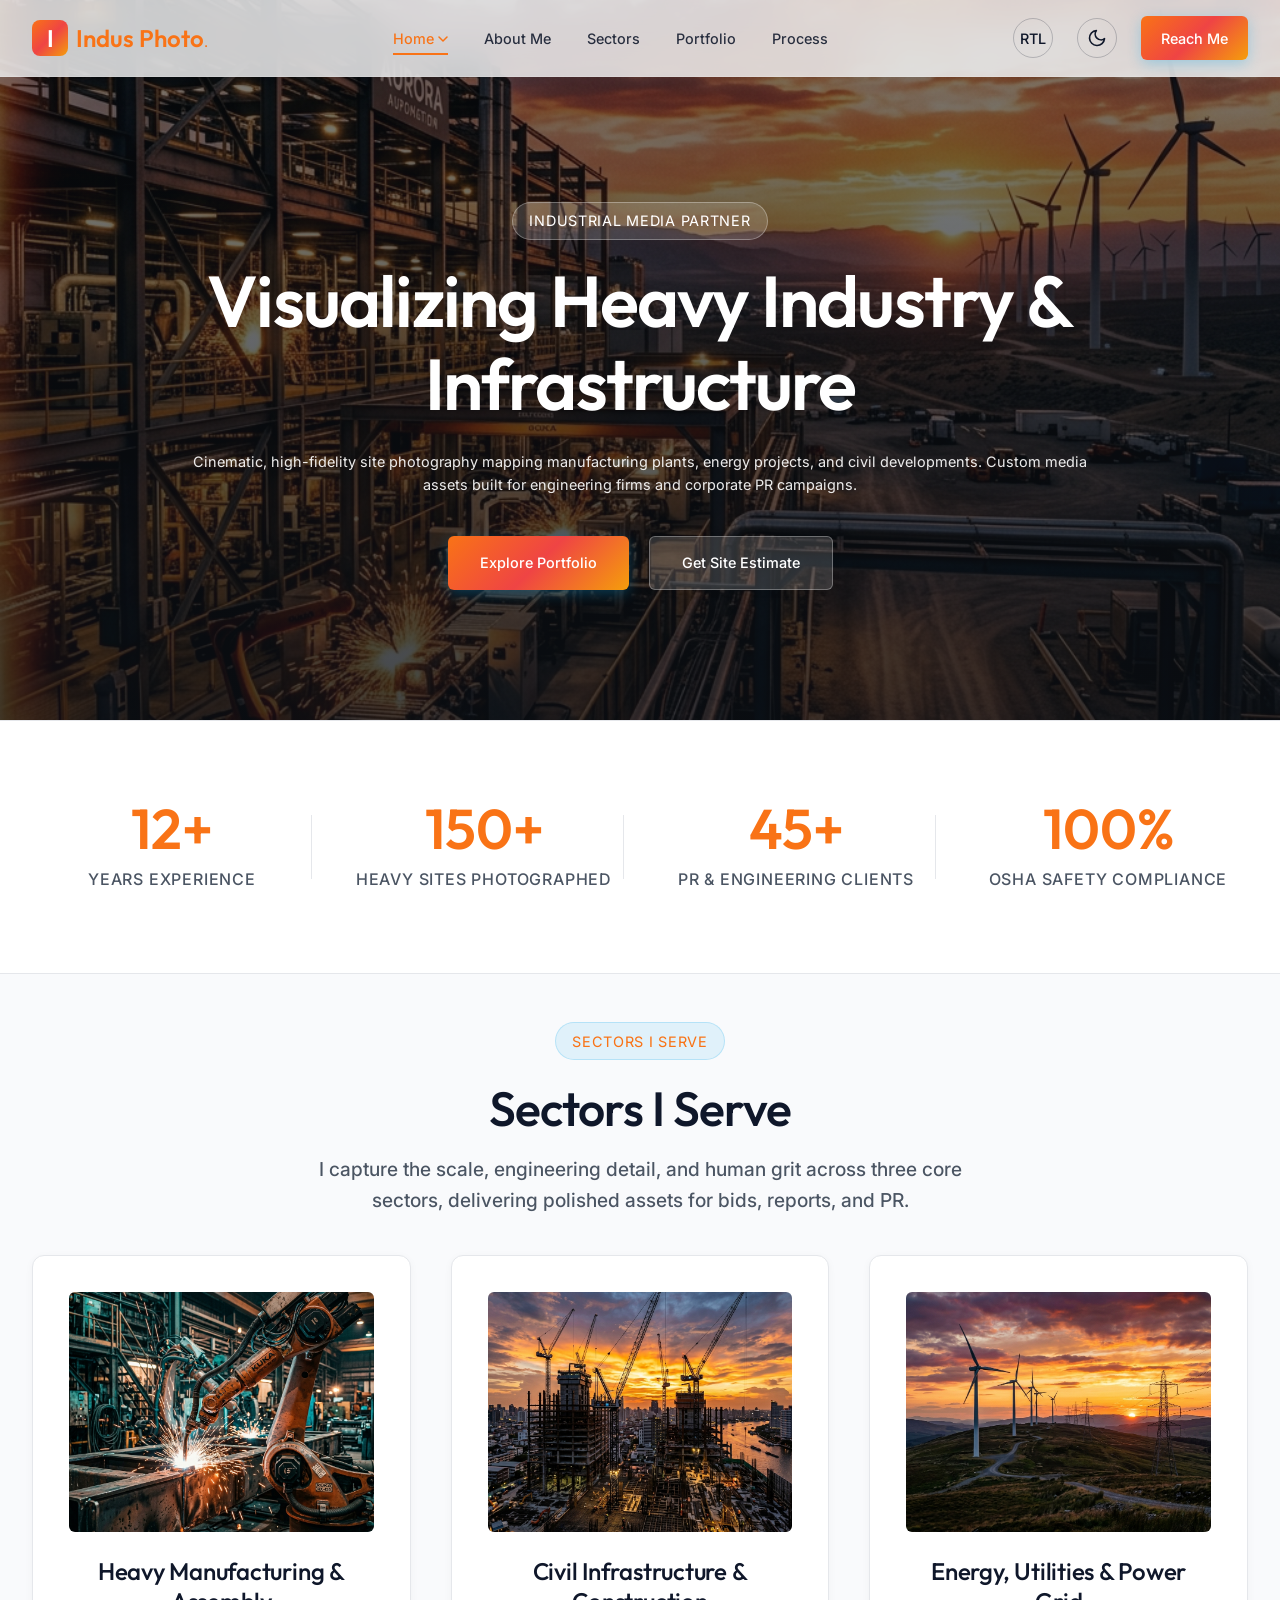
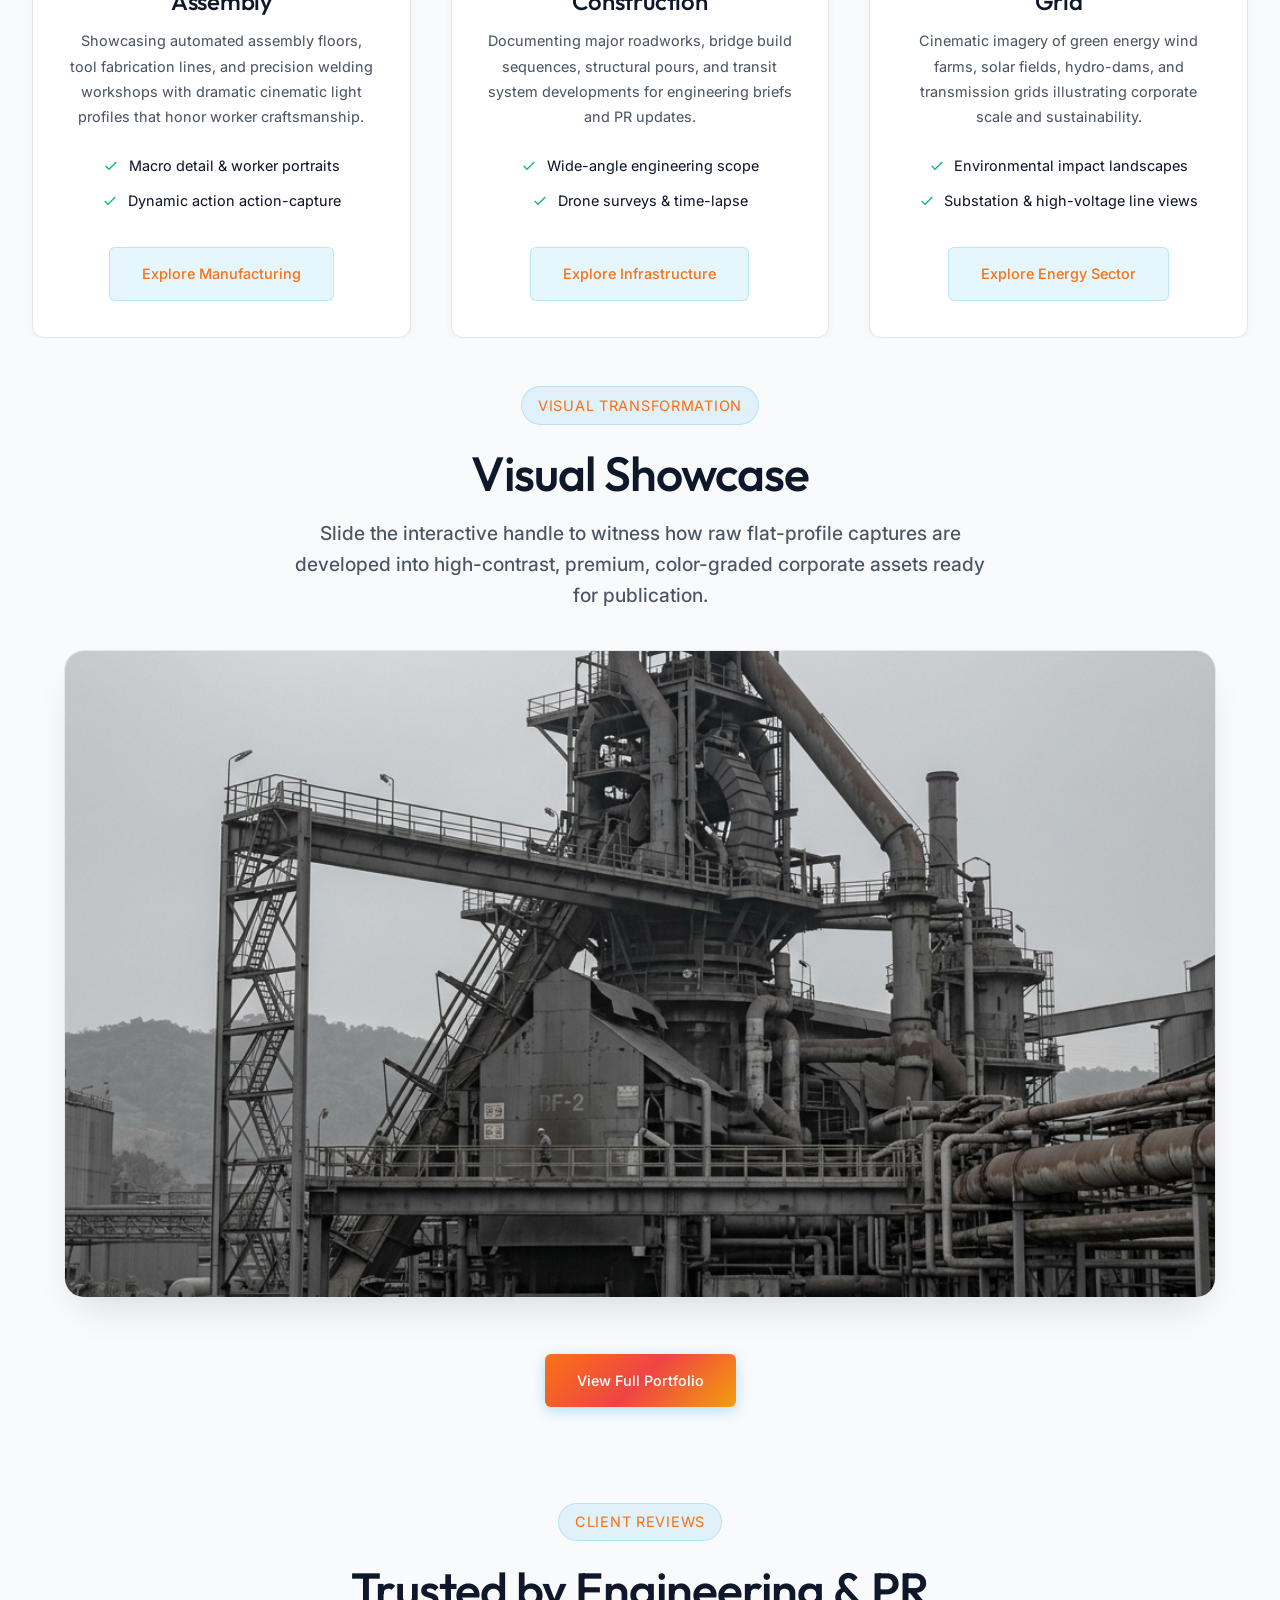
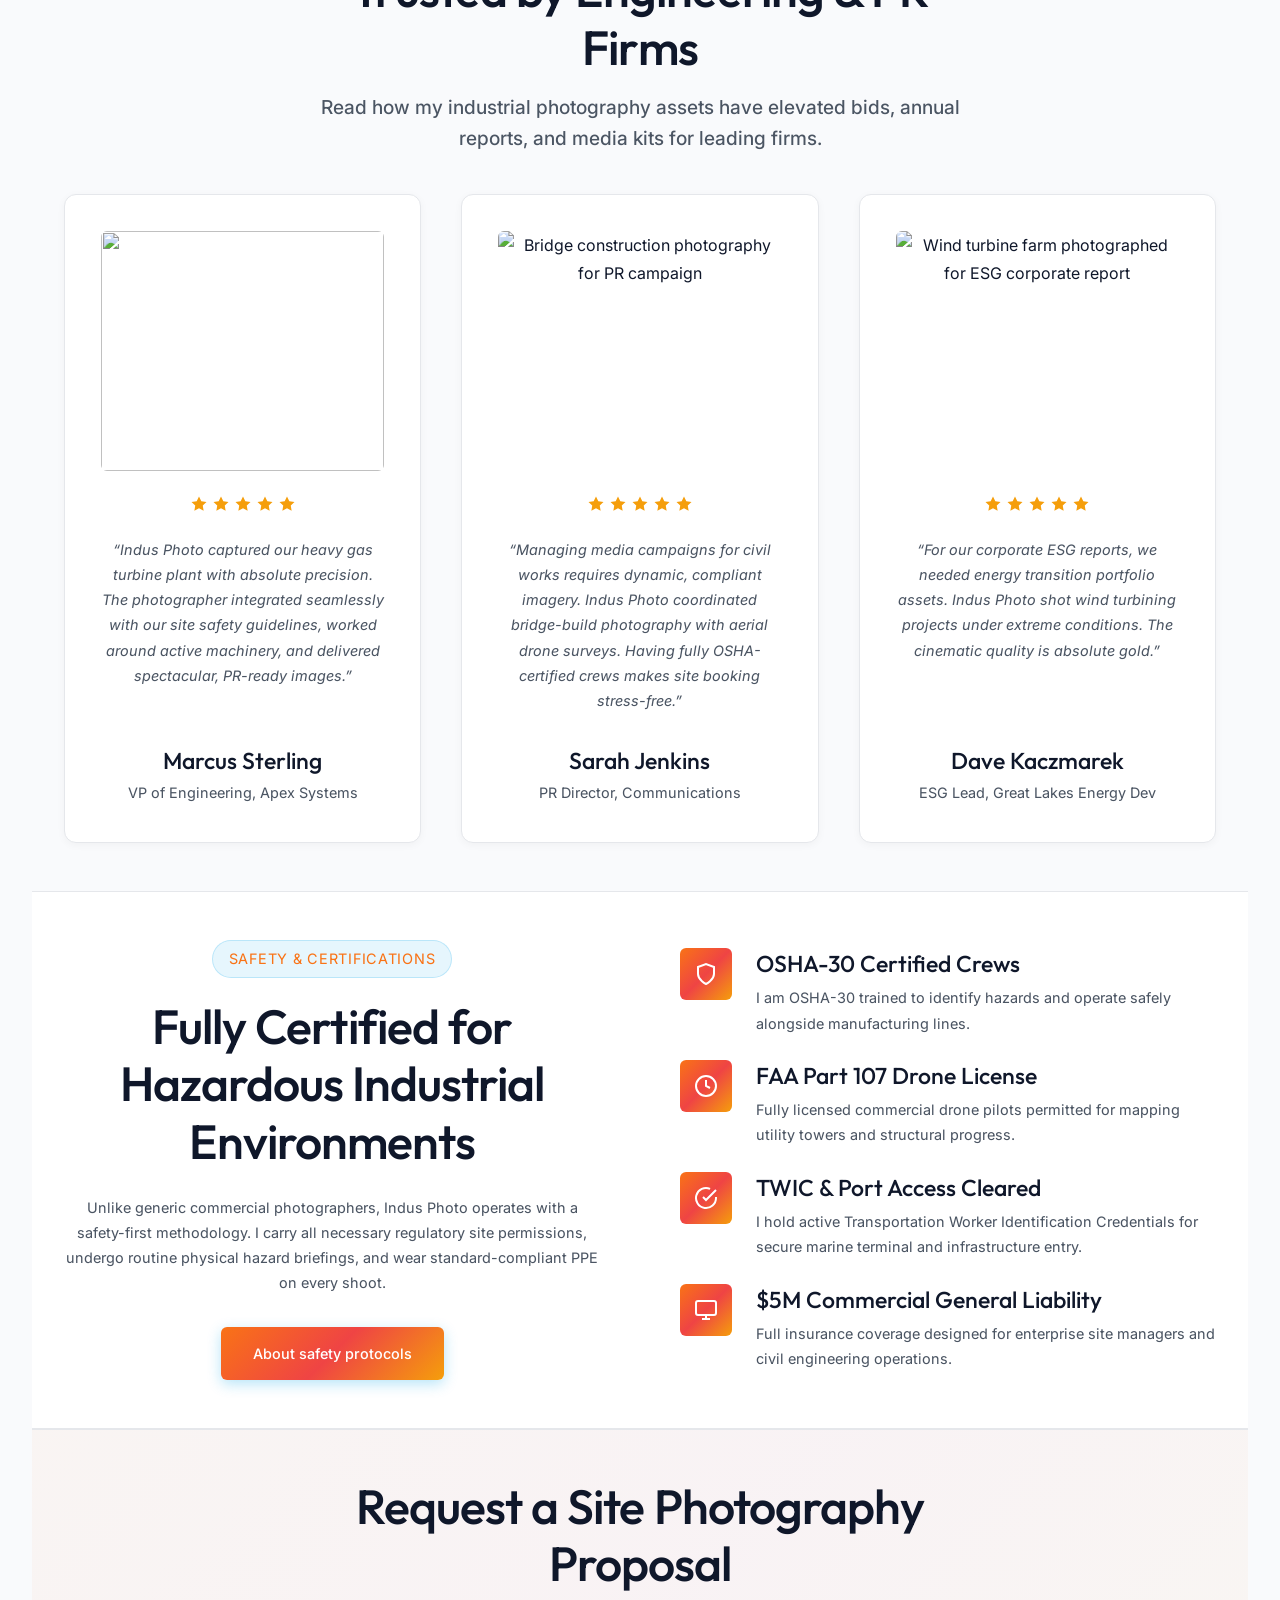
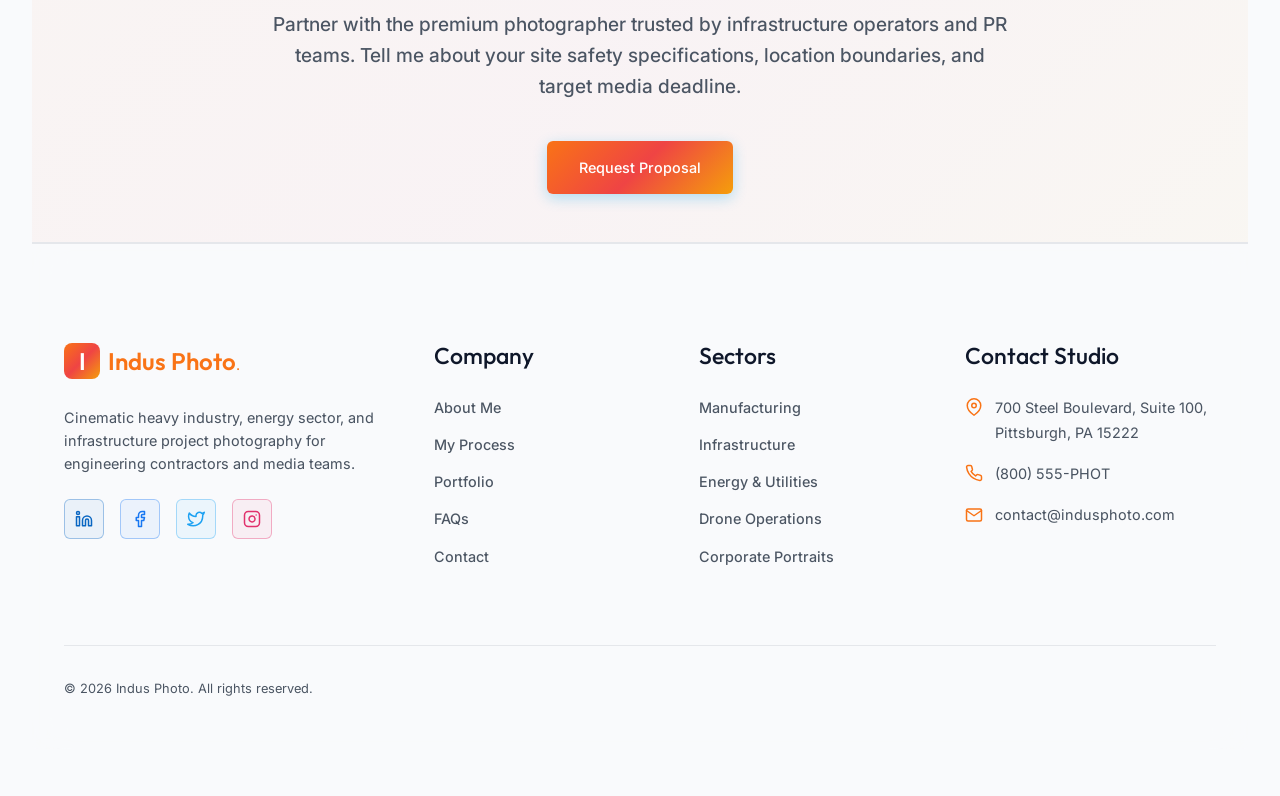
==== commit 8b339e70: "U" ====
--- a/index.html
+++ b/index.html
@@ -49,8 +49,7 @@
         <a href="services.html" class="nav-link" id="nav-services">Sectors</a>
         <a href="portfolio.html" class="nav-link" id="nav-portfolio">Portfolio</a>
         <a href="process.html" class="nav-link" id="nav-process">Process</a>
-        <a href="contact.html" class="nav-link" id="nav-contact">Contact</a>
-        <a href="login.html" class="nav-link mobile-only login-mobile-btn" id="nav-login-mob">Login</a>
+        <a href="contact.html" class="nav-link mobile-only login-mobile-btn" id="nav-login-mob">Reach Me</a>
       </nav>
       <div class="header-actions">
         <button id="rtl-toggle" class="theme-toggle" aria-label="Toggle Layout Direction"
@@ -73,8 +72,8 @@
             <line x1="18.36" y1="5.64" x2="19.78" y2="4.22"></line>
           </svg>
         </button>
-        <a href="login.html" class="btn btn-primary desktop-only"
-          style="padding: 0.6rem 1.25rem; font-size: 0.9rem;">Login</a>
+        <a href="contact.html" class="btn btn-primary desktop-only"
+          style="padding: 0.6rem 1.25rem; font-size: 0.9rem;">Reach Me</a>
         <button class="hamburger" id="hamburger" aria-label="Toggle Navigation">
           <span class="hamburger-line"></span>
           <span class="hamburger-line"></span>
--- a/styles.css
+++ b/styles.css
@@ -138,6 +138,14 @@
   font-size: clamp(1.05rem, 1.5vw, 1.35rem) !important; /* 17px to 21px */
   line-height: 1.6;
   color: var(--text-muted) !important;
+}
+
+.inner-hero-subtext {
+  font-family: var(--font-body);
+  font-weight: 480 !important;
+  font-size: clamp(1.05rem, 1.5vw, 1.35rem) !important;
+  line-height: 1.6;
+  color: rgba(248, 250, 252, 0.95) !important;
 }
 
 .btn, button, input[type="submit"] {
@@ -377,7 +385,7 @@
 /* Theme Toggle */
 .theme-toggle {
   background: none;
-  border: none;
+  border: 1px solid rgba(15, 23, 42, 0.22); /* More visible medium-contrast border */
   color: var(--text-main) !important;
   cursor: pointer;
   font-size: 1.25rem;
@@ -387,11 +395,16 @@
   display: flex;
   align-items: center;
   justify-content: center;
-  transition: background var(--transition-fast);
+  transition: all var(--transition-fast);
+}
+
+body.dark-mode .theme-toggle {
+  border: 1px solid rgba(249, 250, 252, 0.35); /* More visible medium-contrast border for dark mode */
 }
 
 .theme-toggle:hover {
   background: rgba(14, 165, 233, 0.1);
+  border-color: var(--accent);
 }
 
 .theme-toggle .sun-icon {
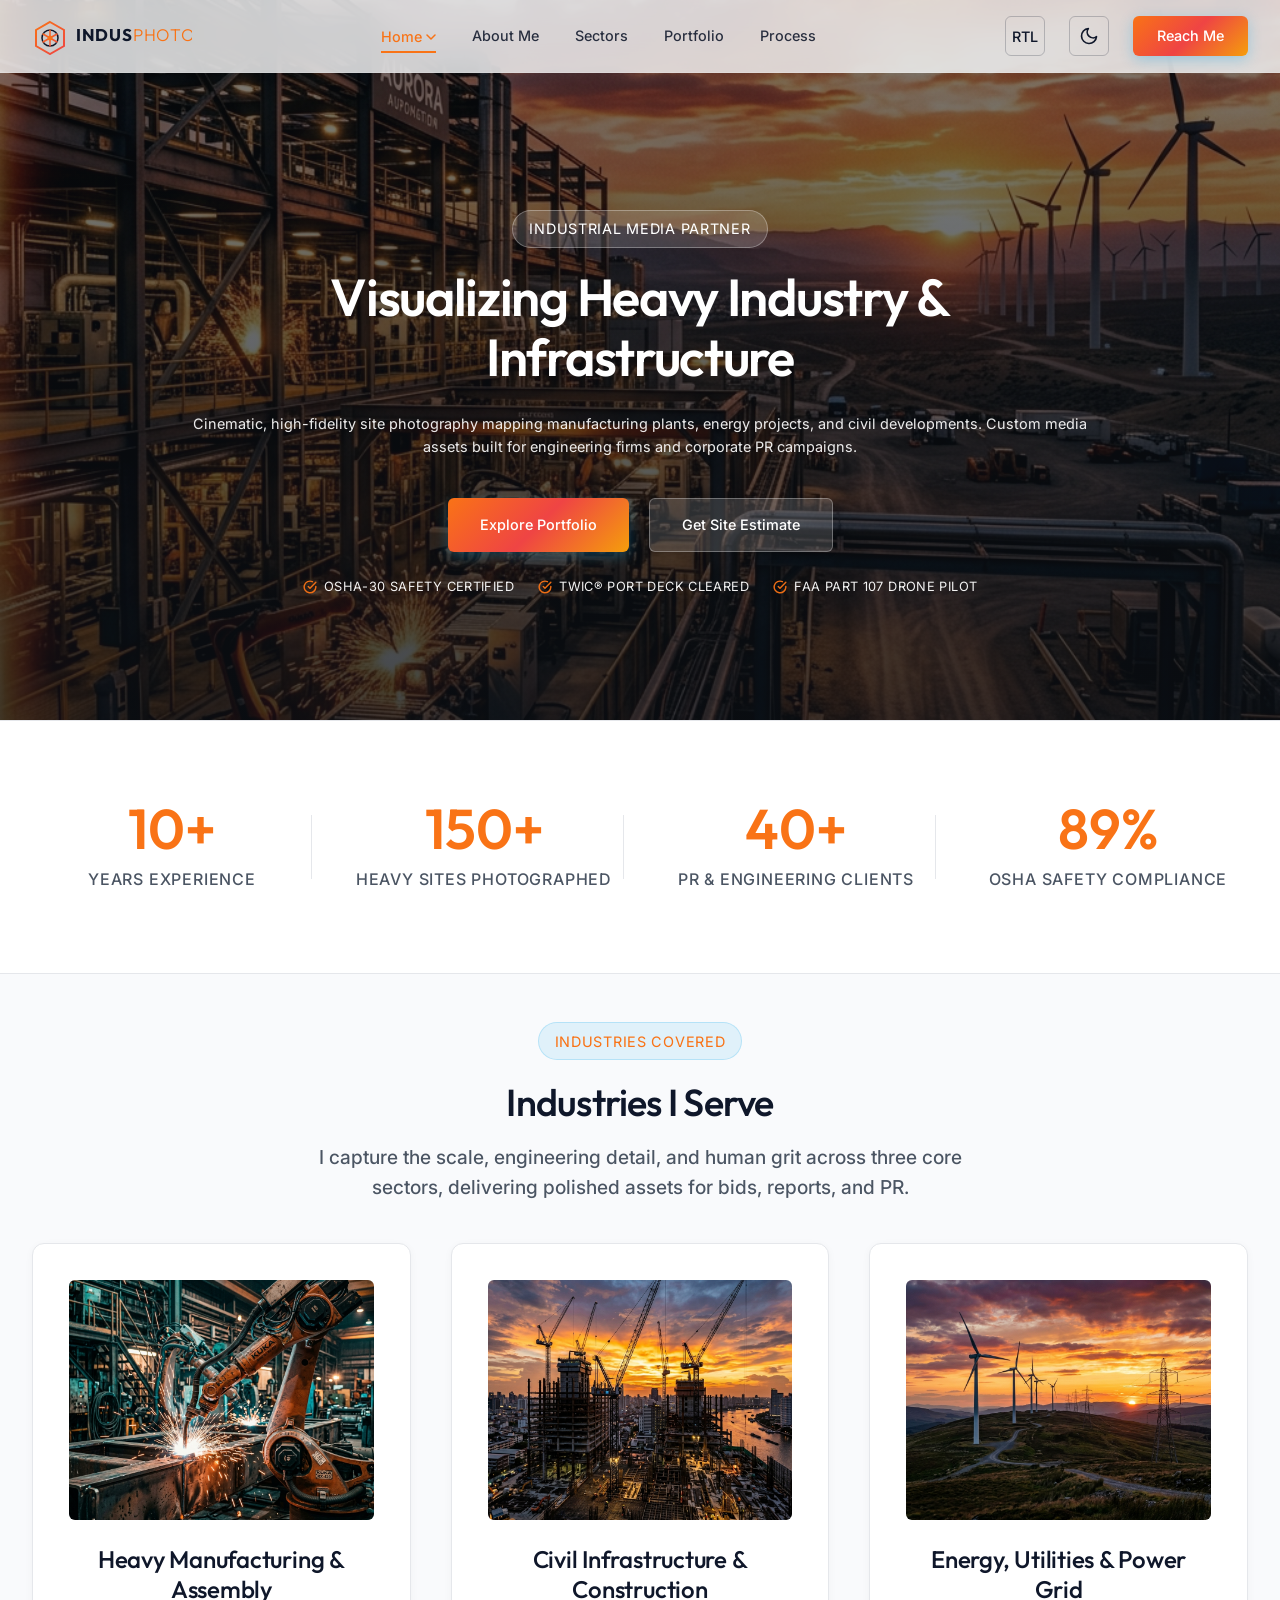
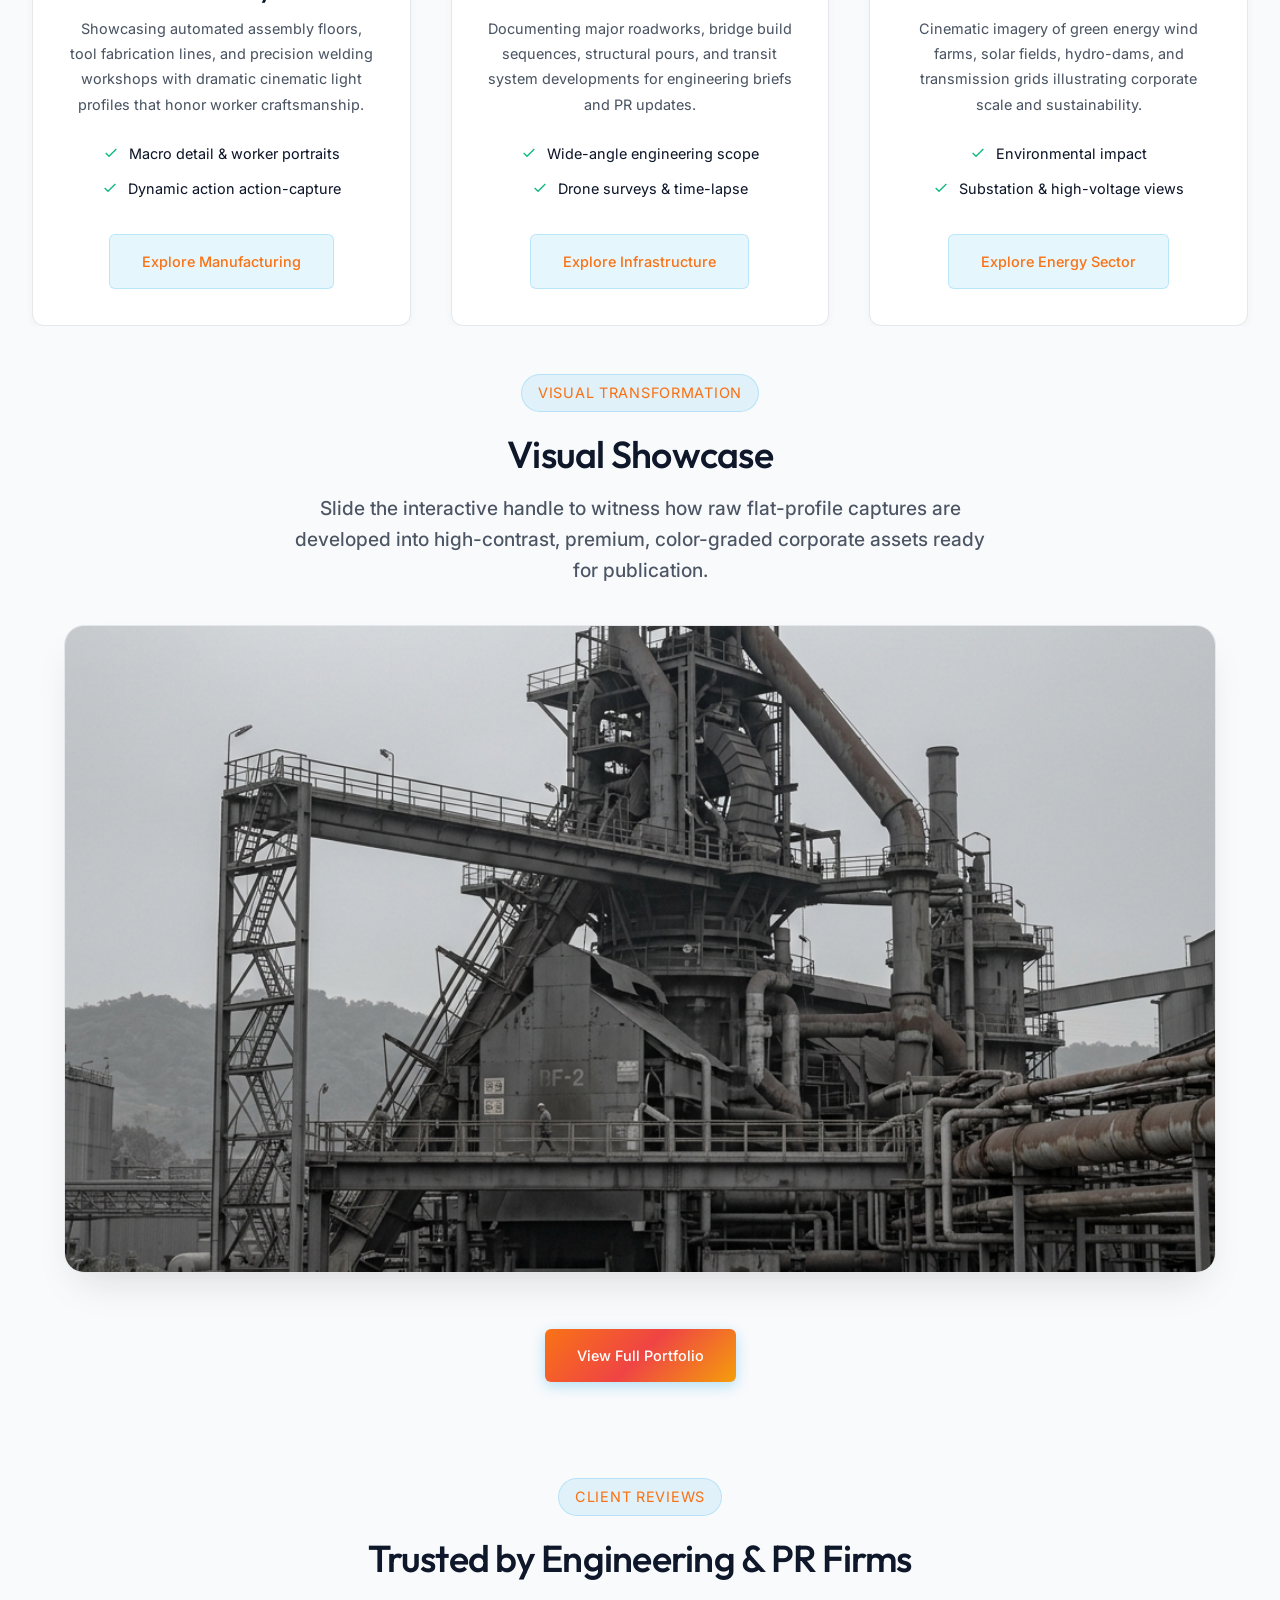
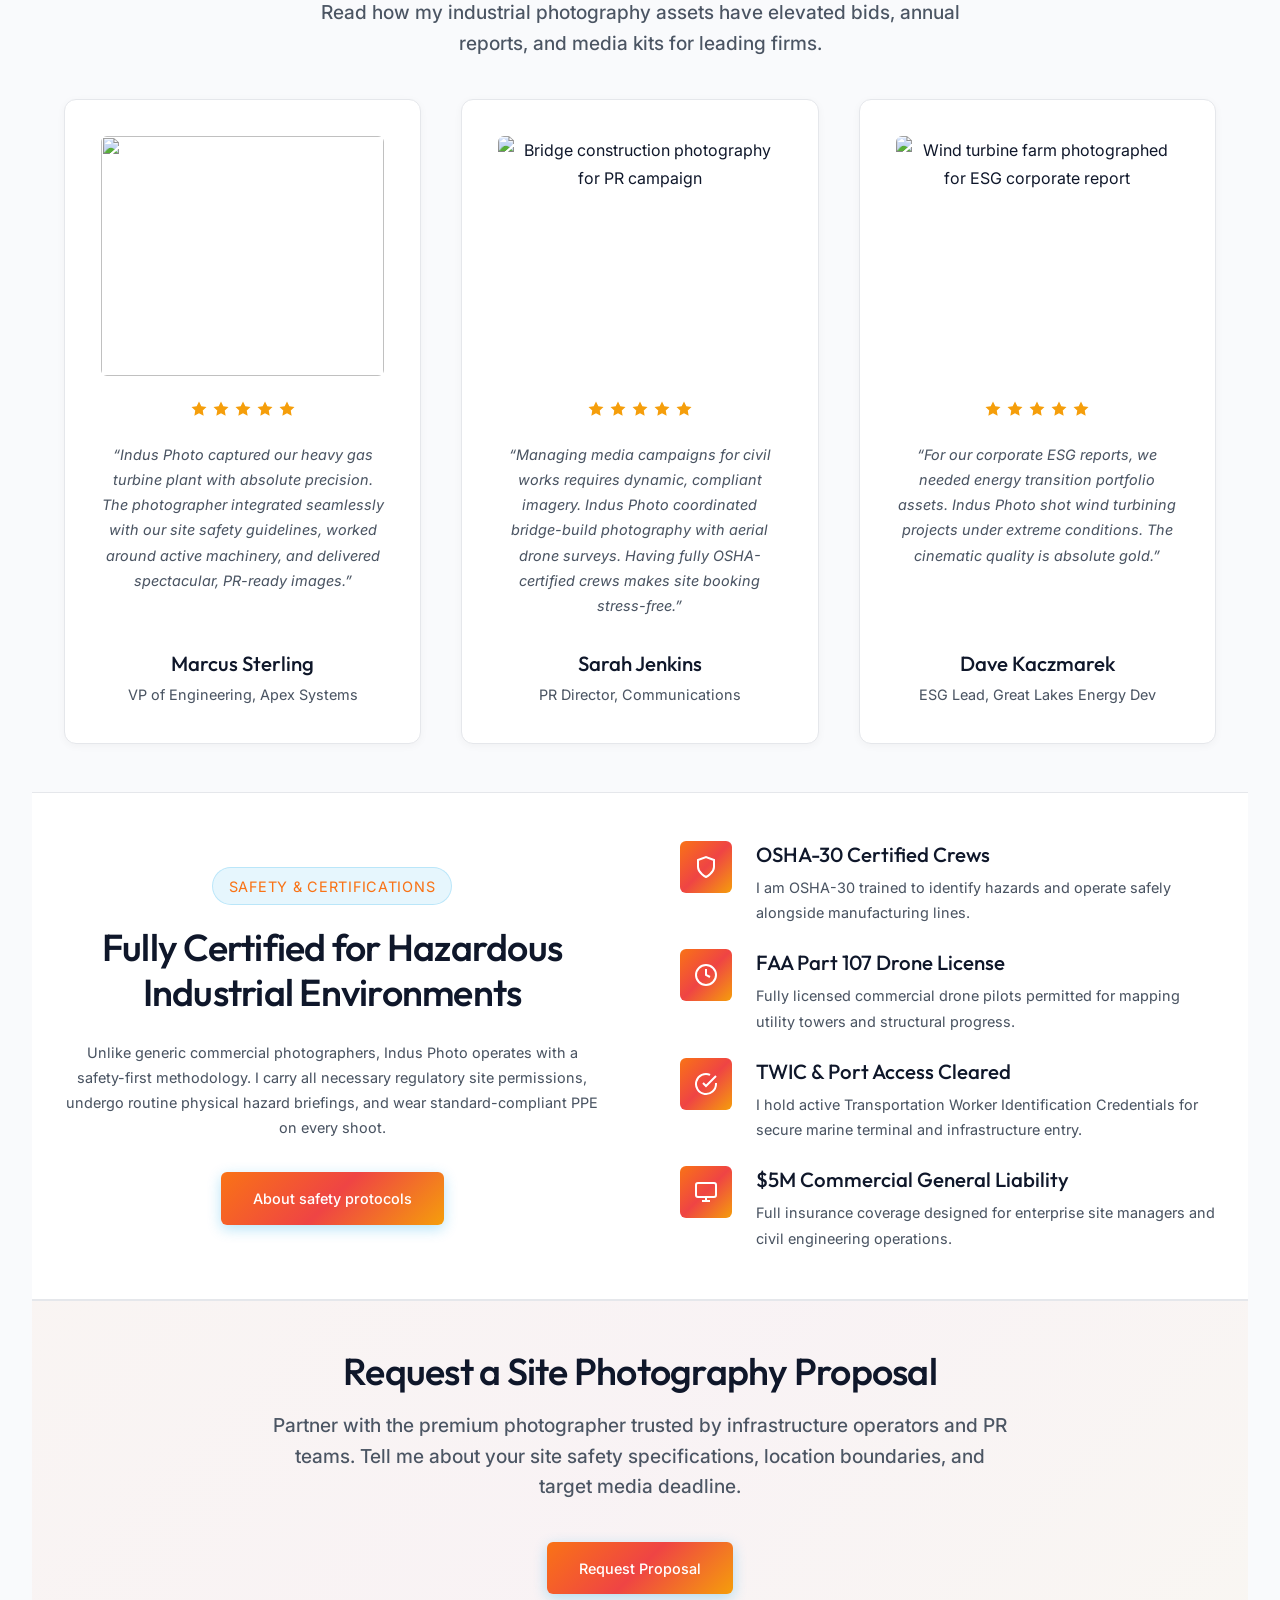
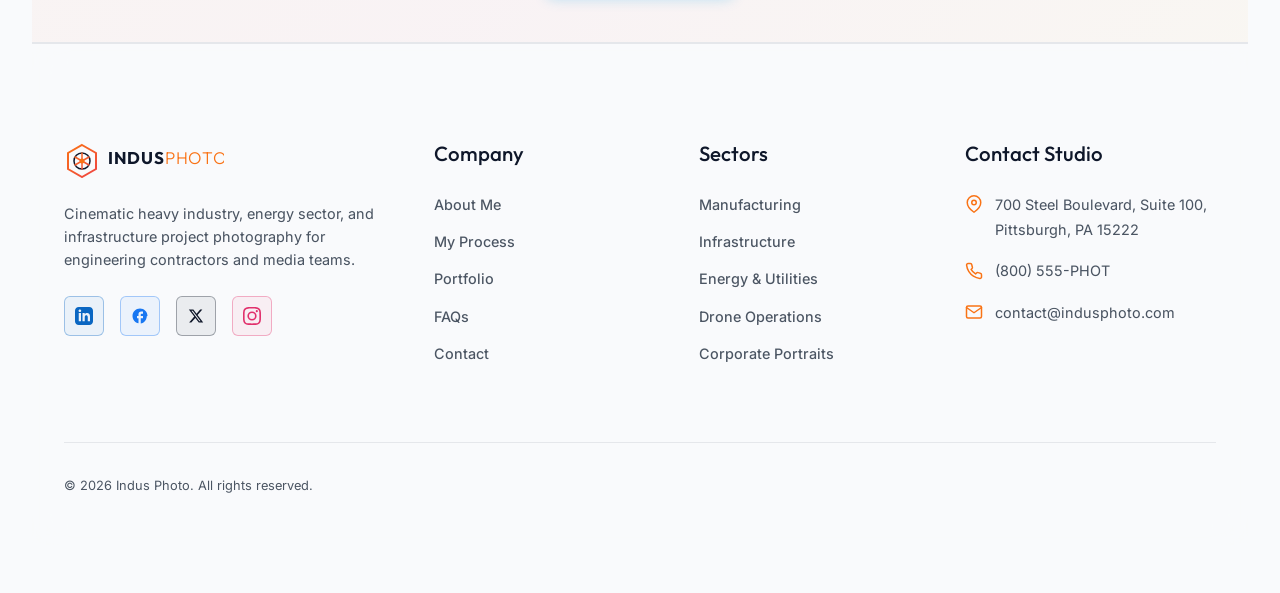
==== commit abb0b143: "U" ====
--- a/index.html
+++ b/index.html
@@ -29,9 +29,28 @@
     style="background: var(--bg-header); border-bottom: 1px solid rgba(255,255,255,0.12);">
     <div class="container header-container">
       <a href="index.html" class="logo">
-        <div class="logo-icon">I</div>
-        <div class="logo-text">Indus Photo<span>.</span></div>
-      </a>
+          <svg class="logo-graphics" width="160" height="38" viewBox="0 0 160 38" fill="none" xmlns="http://www.w3.org/2000/svg">
+          <g transform="translate(2, 3)">
+            <polygon points="16,2 30,10 30,26 16,34 2,26 2,10" stroke="url(#logo-gradient)" stroke-width="2" fill="none" />
+            <circle cx="16" cy="18" r="8" stroke="var(--text-main)" stroke-width="1.5" />
+            <path d="M16,10 L16,18" stroke="url(#logo-gradient)" stroke-width="1.5" stroke-linecap="round" />
+            <path d="M23,14 L16,18" stroke="url(#logo-gradient)" stroke-width="1.5" stroke-linecap="round" />
+            <path d="M23,22 L16,18" stroke="url(#logo-gradient)" stroke-width="1.5" stroke-linecap="round" />
+            <path d="M16,26 L16,18" stroke="url(#logo-gradient)" stroke-width="1.5" stroke-linecap="round" />
+            <path d="M9,22 L16,18" stroke="url(#logo-gradient)" stroke-width="1.5" stroke-linecap="round" />
+            <path d="M9,14 L16,18" stroke="url(#logo-gradient)" stroke-width="1.5" stroke-linecap="round" />
+            <circle cx="16" cy="18" r="2.5" fill="var(--accent)" />
+          </g>
+          <text x="44" y="24" font-family="var(--font-heading)" font-weight="700" font-size="17" fill="var(--text-main)" letter-spacing="0.04em">INDUS</text>
+          <text x="101" y="24" font-family="var(--font-heading)" font-weight="300" font-size="17" fill="var(--accent)" letter-spacing="0.04em">PHOTO</text>
+          <defs>
+            <linearGradient id="logo-gradient" x1="2" y1="2" x2="30" y2="34" gradientUnits="userSpaceOnUse">
+              <stop offset="0%" stop-color="#F97316" />
+              <stop offset="100%" stop-color="#EF4444" />
+            </linearGradient>
+          </defs>
+        </svg>
+        </a>
       <nav class="nav" id="nav-menu">
         <div class="nav-dropdown desktop-only">
           <a href="#" class="nav-link dropdown-toggle active" id="nav-home">Home <svg class="dropdown-arrow" width="10"
@@ -72,8 +91,7 @@
             <line x1="18.36" y1="5.64" x2="19.78" y2="4.22"></line>
           </svg>
         </button>
-        <a href="contact.html" class="btn btn-primary desktop-only"
-          style="padding: 0.6rem 1.25rem; font-size: 0.9rem;">Reach Me</a>
+        <a href="contact.html" class="btn btn-primary desktop-only">Reach Me</a>
         <button class="hamburger" id="hamburger" aria-label="Toggle Navigation">
           <span class="hamburger-line"></span>
           <span class="hamburger-line"></span>
@@ -101,10 +119,25 @@
           style="background: rgba(255,255,255,0.15); color: #FFFFFF; border-color: rgba(255,255,255,0.3);">Industrial Media Partner</span>
         <h1 class="hero-title" style="color: #FFFFFF; text-shadow: none;">Visualizing Heavy Industry & Infrastructure</h1>
         <p class="hero-subtitle" style="color: rgba(255,255,255,0.9);">Cinematic, high-fidelity site photography mapping manufacturing plants, energy projects, and civil developments. Custom media assets built for engineering firms and corporate PR campaigns.</p>
-        <div style="display: flex; gap: 1.25rem; justify-content: center; padding-bottom: 3rem;">
+        <div style="display: flex; gap: 1.25rem; justify-content: center; padding-bottom: 1.5rem;">
           <a href="portfolio.html" class="btn btn-primary">Explore Portfolio</a>
           <a href="contact.html" class="btn btn-secondary"
             style="background: rgba(255,255,255,0.15); color: #FFFFFF; border-color: rgba(255,255,255,0.3);">Get Site Estimate</a>
+        </div>
+        <!-- Trust Credentials -->
+        <div style="display: flex; gap: 1.5rem; justify-content: center; align-items: center; padding-bottom: 2rem; flex-wrap: wrap; opacity: 0.95;">
+          <div style="display: flex; align-items: center; gap: 0.45rem;">
+            <svg width="14" height="14" viewBox="0 0 24 24" fill="none" stroke="var(--accent)" stroke-width="2.5" stroke-linecap="round" stroke-linejoin="round"><path d="M22 11.08V12a10 10 0 1 1-5.93-9.14"></path><polyline points="22 4 12 14.01 9 11.01"></polyline></svg>
+            <small style="color: #FFFFFF; font-weight: 500; font-size: 0.82rem; letter-spacing: 0.03em;">OSHA-30 SAFETY CERTIFIED</small>
+          </div>
+          <div style="display: flex; align-items: center; gap: 0.45rem;">
+            <svg width="14" height="14" viewBox="0 0 24 24" fill="none" stroke="var(--accent)" stroke-width="2.5" stroke-linecap="round" stroke-linejoin="round"><path d="M22 11.08V12a10 10 0 1 1-5.93-9.140"></path><polyline points="22 4 12 14.01 9 11.01"></polyline></svg>
+            <small style="color: #FFFFFF; font-weight: 500; font-size: 0.82rem; letter-spacing: 0.03em;">TWIC® PORT DECK CLEARED</small>
+          </div>
+          <div style="display: flex; align-items: center; gap: 0.45rem;">
+            <svg width="14" height="14" viewBox="0 0 24 24" fill="none" stroke="var(--accent)" stroke-width="2.5" stroke-linecap="round" stroke-linejoin="round"><path d="M22 11.08V12a10 10 0 1 1-5.93-9.140"></path><polyline points="22 4 12 14.01 9 11.01"></polyline></svg>
+            <small style="color: #FFFFFF; font-weight: 500; font-size: 0.82rem; letter-spacing: 0.03em;">FAA PART 107 DRONE PILOT</small>
+          </div>
         </div>
       </div>
     </div>
@@ -138,8 +171,8 @@
   <section class="section" id="services-preview">
     <div class="container">
       <div class="section-header">
-        <span class="badge">Sectors I Serve</span>
-        <h2 class="section-title">Sectors I Serve</h2>
+        <span class="badge">Industries Covered</span>
+        <h2 class="section-title">Industries I Serve</h2>
         <p class="section-subtitle">I capture the scale, engineering detail, and human grit across three core sectors, delivering polished assets for bids, reports, and PR.</p>
       </div>
       <div class="cards-grid center-last-card">
@@ -209,13 +242,13 @@
                 <svg width="16" height="16" viewBox="0 0 24 24" fill="none" stroke="currentColor" stroke-width="2">
                   <polyline points="20 6 9 17 4 12"></polyline>
                 </svg>
-                <span>Environmental impact landscapes</span>
+                <span>Environmental impact</span>
               </li>
               <li>
                 <svg width="16" height="16" viewBox="0 0 24 24" fill="none" stroke="currentColor" stroke-width="2">
                   <polyline points="20 6 9 17 4 12"></polyline>
                 </svg>
-                <span>Substation & high-voltage line views</span>
+                <span>Substation & high-voltage views</span>
               </li>
             </ul>
             <a href="services.html" class="btn btn-accent card-cta" style="white-space: nowrap;">Explore Energy Sector</a>
@@ -423,22 +456,41 @@
       <div class="footer-grid">
         <div class="footer-brand">
           <a href="index.html" class="logo">
-            <div class="logo-icon">I</div>
-            <div class="logo-text">Indus Photo<span>.</span></div>
-          </a>
+          <svg class="logo-graphics" width="160" height="38" viewBox="0 0 160 38" fill="none" xmlns="http://www.w3.org/2000/svg">
+          <g transform="translate(2, 3)">
+            <polygon points="16,2 30,10 30,26 16,34 2,26 2,10" stroke="url(#logo-gradient)" stroke-width="2" fill="none" />
+            <circle cx="16" cy="18" r="8" stroke="var(--text-main)" stroke-width="1.5" />
+            <path d="M16,10 L16,18" stroke="url(#logo-gradient)" stroke-width="1.5" stroke-linecap="round" />
+            <path d="M23,14 L16,18" stroke="url(#logo-gradient)" stroke-width="1.5" stroke-linecap="round" />
+            <path d="M23,22 L16,18" stroke="url(#logo-gradient)" stroke-width="1.5" stroke-linecap="round" />
+            <path d="M16,26 L16,18" stroke="url(#logo-gradient)" stroke-width="1.5" stroke-linecap="round" />
+            <path d="M9,22 L16,18" stroke="url(#logo-gradient)" stroke-width="1.5" stroke-linecap="round" />
+            <path d="M9,14 L16,18" stroke="url(#logo-gradient)" stroke-width="1.5" stroke-linecap="round" />
+            <circle cx="16" cy="18" r="2.5" fill="var(--accent)" />
+          </g>
+          <text x="44" y="24" font-family="var(--font-heading)" font-weight="700" font-size="17" fill="var(--text-main)" letter-spacing="0.04em">INDUS</text>
+          <text x="101" y="24" font-family="var(--font-heading)" font-weight="300" font-size="17" fill="var(--accent)" letter-spacing="0.04em">PHOTO</text>
+          <defs>
+            <linearGradient id="logo-gradient" x1="2" y1="2" x2="30" y2="34" gradientUnits="userSpaceOnUse">
+              <stop offset="0%" stop-color="#F97316" />
+              <stop offset="100%" stop-color="#EF4444" />
+            </linearGradient>
+          </defs>
+        </svg>
+        </a>
           <p class="footer-desc">Cinematic heavy industry, energy sector, and infrastructure project photography for engineering contractors and media teams.</p>
           <div class="social-links">
             <a href="#" class="social-btn brand-linkedin" aria-label="LinkedIn">
-              <svg width="18" height="18" viewBox="0 0 24 24" fill="none" stroke="currentColor" stroke-width="2" stroke-linecap="round" stroke-linejoin="round"><path d="M16 8a6 6 0 0 1 6 6v7h-4v-7a2 2 0 0 0-2-2 2 2 0 0 0-2 2v7h-4v-7a6 6 0 0 1 6-6z"></path><rect x="2" y="9" width="4" height="12"></rect><circle cx="4" cy="4" r="2"></circle></svg>
+              <svg width="18" height="18" viewBox="0 0 24 24" fill="currentColor"><path d="M19 0h-14c-2.761 0-5 2.239-5 5v14c0 2.761 2.239 5 5 5h14c2.762 0 5-2.239 5-5v-14c0-2.761-2.238-5-5-5zm-11 19h-3v-11h3v11zm-1.5-12.268c-.966 0-1.75-.779-1.75-1.75s.784-1.75 1.75-1.75 1.75.779 1.75 1.75-.784 1.75-1.75 1.75zm13.5 12.268h-3v-5.604c0-3.368-4-3.113-4 0v5.604h-3v-11h3v1.765c1.396-2.586 7-2.777 7 2.476v6.759z"/></svg>
             </a>
             <a href="#" class="social-btn brand-facebook" aria-label="Facebook">
-              <svg width="18" height="18" viewBox="0 0 24 24" fill="none" stroke="currentColor" stroke-width="2" stroke-linecap="round" stroke-linejoin="round"><path d="M18 2h-3a5 5 0 0 0-5 5v3H7v4h3v8h4v-8h3l1-4h-4V7a1 1 0 0 1 1-1h3z"></path></svg>
+              <svg width="18" height="18" viewBox="0 0 24 24" fill="currentColor"><path d="M22 12c0-5.52-4.48-10-10-10S2 6.48 2 12c0 4.84 3.44 8.87 8 9.8V15H8v-3h2V9.5C10 7.57 11.57 6 13.5 6H16v3h-2c-.55 0-1 .45-1 1v2h3v3h-3v6.95c4.56-.93 8-4.96 8-9.75z"/></svg>
             </a>
-            <a href="#" class="social-btn brand-twitter" aria-label="Twitter">
-              <svg width="18" height="18" viewBox="0 0 24 24" fill="none" stroke="currentColor" stroke-width="2" stroke-linecap="round" stroke-linejoin="round"><path d="M23 3a10.9 10.9 0 0 1-3.14 1.53 4.48 4.48 0 0 0-7.86 3v1A10.66 10.66 0 0 1 3 4s-4 9 5 13a11.64 11.64 0 0 1-7 2c9 5 20 0 20-11.5a4.5 4.5 0 0 0-.08-.83A7.72 7.72 0 0 0 23 3z"></path></svg>
+            <a href="#" class="social-btn brand-x" aria-label="X (Twitter)">
+              <svg width="16" height="16" viewBox="0 0 24 24" fill="currentColor"><path d="M18.244 2.25h3.308l-7.227 8.26 8.502 11.24H16.17l-5.214-6.817L4.99 21.75H1.68l7.73-8.835L1.254 2.25H8.08l4.713 6.231zm-1.161 17.52h1.833L7.084 4.126H5.117z"/></svg>
             </a>
             <a href="#" class="social-btn brand-instagram" aria-label="Instagram">
-              <svg width="18" height="18" viewBox="0 0 24 24" fill="none" stroke="currentColor" stroke-width="2" stroke-linecap="round" stroke-linejoin="round"><rect x="2" y="2" width="20" height="20" rx="5" ry="5"></rect><path d="M16 11.37A4 4 0 1 1 12.63 8 4 4 0 0 1 16 11.37z"></path><line x1="17.5" y1="6.5" x2="17.51" y2="6.5"></line></svg>
+              <svg width="18" height="18" viewBox="0 0 24 24" fill="currentColor"><path d="M12 2.163c3.204 0 3.584.012 4.85.07 3.252.148 4.771 1.691 4.919 4.919.058 1.265.069 1.645.069 4.849 0 3.205-.012 3.584-.069 4.849-.149 3.225-1.664 4.771-4.919 4.919-1.266.058-1.644.07-4.85.07-3.204 0-3.584-.012-4.849-.07-3.26-.149-4.771-1.699-4.919-4.92-.058-1.265-.07-1.644-.07-4.849 0-3.204.013-3.583.07-4.849.149-3.227 1.664-4.771 4.919-4.919 1.266-.057 1.645-.069 4.849-.069zM12 0C8.741 0 8.333.014 7.053.072 2.695.272.273 2.69.073 7.051.014 8.333 0 8.741 0 12c0 3.259.014 3.668.072 4.948.2 4.358 2.618 6.78 6.98 6.98 1.281.058 1.689.072 4.948.072 3.259 0 3.668-.014 4.948-.072 4.354-.2 6.782-2.618 6.979-6.98.059-1.28.073-1.689.073-4.948 0-3.259-.014-3.667-.072-4.947-.196-4.354-2.617-6.78-6.979-6.98C15.668.014 15.259 0 12 0zm0 5.838a6.162 6.162 0 1 0 0 12.324 6.162 6.162 0 0 0 0-12.324zM12 16a4 4 0 1 1 0-8 4 4 0 0 1 0 8zm6.406-11.845a1.44 1.44 0 1 0 0 2.881 1.44 1.44 0 0 0 0-2.881z"/></svg>
             </a>
           </div>
         </div>
--- a/styles.css
+++ b/styles.css
@@ -90,7 +90,7 @@
 h1, .h1 {
   font-family: var(--font-heading);
   font-weight: 580 !important; /* Max weight — never 600+ */
-  font-size: clamp(3rem, 6vw, 4.5rem) !important; /* 48px to 72px (lower end of scale) */
+  font-size: clamp(2.25rem, 4.5vw, 3.25rem) !important; /* Reduced for better balance */
   line-height: 1.1;
   color: var(--text-main);
   letter-spacing: -0.025em;
@@ -99,7 +99,7 @@
 h2, .h2 {
   font-family: var(--font-heading);
   font-weight: 540 !important; /* Max weight — never 600+ */
-  font-size: clamp(2rem, 4vw, 3rem) !important; /* 32px to 48px (lower end of scale) */
+  font-size: clamp(1.75rem, 3.2vw, 2.35rem) !important; /* Reduced for better balance */
   line-height: 1.2;
   color: var(--text-main);
   letter-spacing: -0.02em;
@@ -108,7 +108,7 @@
 h3, .h3 {
   font-family: var(--font-heading);
   font-weight: 520 !important; /* Max weight — never 600+ */
-  font-size: clamp(1.5rem, 2.5vw, 2rem) !important; /* 24px to 32px (lower end of scale) */
+  font-size: clamp(1.35rem, 2.2vw, 1.65rem) !important; /* Reduced for better balance */
   line-height: 1.25;
   color: var(--text-main);
   letter-spacing: -0.01em;
@@ -119,7 +119,7 @@
 h6, .h6 {
   font-family: var(--font-heading);
   font-weight: 500 !important; /* Subheading level */
-  font-size: clamp(1.15rem, 1.8vw, 1.45rem) !important; /* 18px to 23px (lower end of scale) */
+  font-size: clamp(1.1rem, 1.6vw, 1.3rem) !important; /* Reduced for better balance */
   line-height: 1.35;
   color: var(--text-main);
 }
@@ -2367,15 +2367,19 @@
   border-color: #1877F2 !important;
 }
 
-.social-btn.brand-twitter {
-  color: #1DA1F2;
-  border-color: rgba(29, 161, 242, 0.35);
-  background: rgba(29, 161, 242, 0.06);
-}
-.social-btn.brand-twitter:hover {
-  background: #1DA1F2 !important;
-  color: #FFFFFF !important;
-  border-color: #1DA1F2 !important;
+.social-btn.brand-x {
+  color: var(--text-main);
+  border-color: rgba(15, 23, 42, 0.35);
+  background: rgba(15, 23, 42, 0.06);
+}
+body.dark-mode .social-btn.brand-x {
+  border-color: rgba(249, 250, 252, 0.35);
+  background: rgba(249, 250, 252, 0.06);
+}
+.social-btn.brand-x:hover {
+  background: var(--text-main) !important;
+  color: var(--bg-main) !important;
+  border-color: var(--text-main) !important;
 }
 
 .social-btn.brand-instagram {
@@ -2989,5 +2993,176 @@
   justify-content: center !important;
 }
 
-
-
+/* --- ADDED CUSTOM STYLE REFINEMENTS --- */
+
+/* Header Actions Button & Toggle Consistency */
+.header-actions .theme-toggle {
+  border-radius: var(--radius-sm) !important;
+  width: 40px;
+  height: 40px;
+}
+.header-actions .btn {
+  height: 40px !important;
+  box-sizing: border-box;
+  padding: 0 1.5rem !important;
+  /* Removed display: inline-flex !important to respect desktop-only visibility on mobile */
+  align-items: center !important;
+  justify-content: center !important;
+  font-size: 0.9rem !important;
+  border-radius: var(--radius-sm) !important;
+  margin-top: 0 !important;
+}
+
+/* Card CTA alignment at the bottom of the card */
+.premium-card .card-cta,
+.premium-card .btn.card-cta {
+  margin-top: auto !important;
+}
+
+/* Inner Hero Styles - Scaling heights for visual impact */
+.inner-hero {
+  padding: 9rem 0 4.5rem;
+  background: var(--primary);
+  color: #FFFFFF;
+  position: relative;
+  overflow: hidden;
+  display: flex;
+  align-items: center;
+  justify-content: center;
+  min-height: 320px;
+}
+.inner-hero .hero-bg img {
+  opacity: 0.35 !important;
+}
+
+@media (min-width: 768px) {
+  .inner-hero {
+    padding: 18rem 0 12rem;
+    min-height: 620px;
+  }
+  .inner-hero .hero-bg img {
+    opacity: 0.52 !important;
+  }
+}
+
+@media (min-width: 1024px) {
+  .inner-hero {
+    padding: 22rem 0 14rem;
+    min-height: 740px;
+  }
+  .inner-hero .hero-bg img {
+    opacity: 0.55 !important;
+  }
+}
+
+@media (min-width: 1440px) {
+  .inner-hero {
+    padding: 28rem 0 18rem;
+    min-height: 900px;
+  }
+  .inner-hero .hero-bg img {
+    opacity: 0.58 !important;
+  }
+}
+
+/* ─── 360px: Home hero – stack buttons & show bg image below trust badges ─── */
+@media (max-width: 360px) {
+  /* Stack CTA buttons one by one */
+  .hero > .container > div > div[style*="display: flex"][style*="gap: 1.25rem"],
+  .hero div[style*="display: flex"][style*="gap: 1.25rem"][style*="justify-content: center"][style*="padding-bottom"] {
+    flex-direction: column !important;
+    align-items: stretch !important;
+    gap: 0.85rem !important;
+    padding-left: 0.5rem !important;
+    padding-right: 0.5rem !important;
+  }
+
+  /* Make sure each button fills full width and is clearly separated */
+  .hero .btn {
+    width: 100% !important;
+    text-align: center !important;
+    justify-content: center !important;
+  }
+
+  /* Hero bg image: pull out of absolute flow and show below trust badges */
+  .hero {
+    flex-direction: column !important;
+    height: auto !important;
+    min-height: auto !important;
+    padding-bottom: 0 !important;
+    overflow: visible !important;
+  }
+
+  .hero-bg {
+    position: relative !important;
+    width: 100% !important;
+    height: 220px !important;
+    order: 10;
+    flex-shrink: 0;
+    z-index: 1;
+  }
+
+  .hero-bg img {
+    opacity: 1 !important;
+    filter: none !important;
+    border-radius: 0;
+  }
+
+  .hero-bg::after {
+    display: none !important;
+  }
+
+  /* Content sits above, bg image flows below */
+  .hero > .container {
+    order: 1;
+    position: relative !important;
+    z-index: 2;
+    padding-top: 7rem !important;
+    padding-bottom: 1.5rem !important;
+    background: var(--primary);
+  }
+
+  /* ─── 360px: Inner-page heroes – show bg image below text, not as overlay ─── */
+  .inner-hero {
+    flex-direction: column !important;
+    height: auto !important;
+    min-height: auto !important;
+    padding-top: 5rem !important;
+    padding-bottom: 0 !important;
+    overflow: visible !important;
+    align-items: stretch !important;
+  }
+
+  /* Content block sits on top with a solid background */
+  .inner-hero > .container {
+    order: 1;
+    position: relative !important;
+    z-index: 2;
+    padding-top: 2rem !important;
+    padding-bottom: 2rem !important;
+    background: var(--primary);
+  }
+
+  /* Pull the bg wrapper out of absolute stacking and place it below */
+  .inner-hero .hero-bg {
+    position: relative !important;
+    order: 10;
+    width: 100% !important;
+    height: 220px !important;
+    flex-shrink: 0;
+    z-index: 1;
+  }
+
+  /* Show image at full opacity – it's decorative below the text now */
+  .inner-hero .hero-bg img {
+    opacity: 1 !important;
+    filter: none !important;
+    border-radius: 0;
+    object-fit: cover;
+  }
+
+  /* Remove the dark overlay so the image is fully visible */
+  .inner-hero .hero-bg::after {
+    display: none !important;
+  }
+}
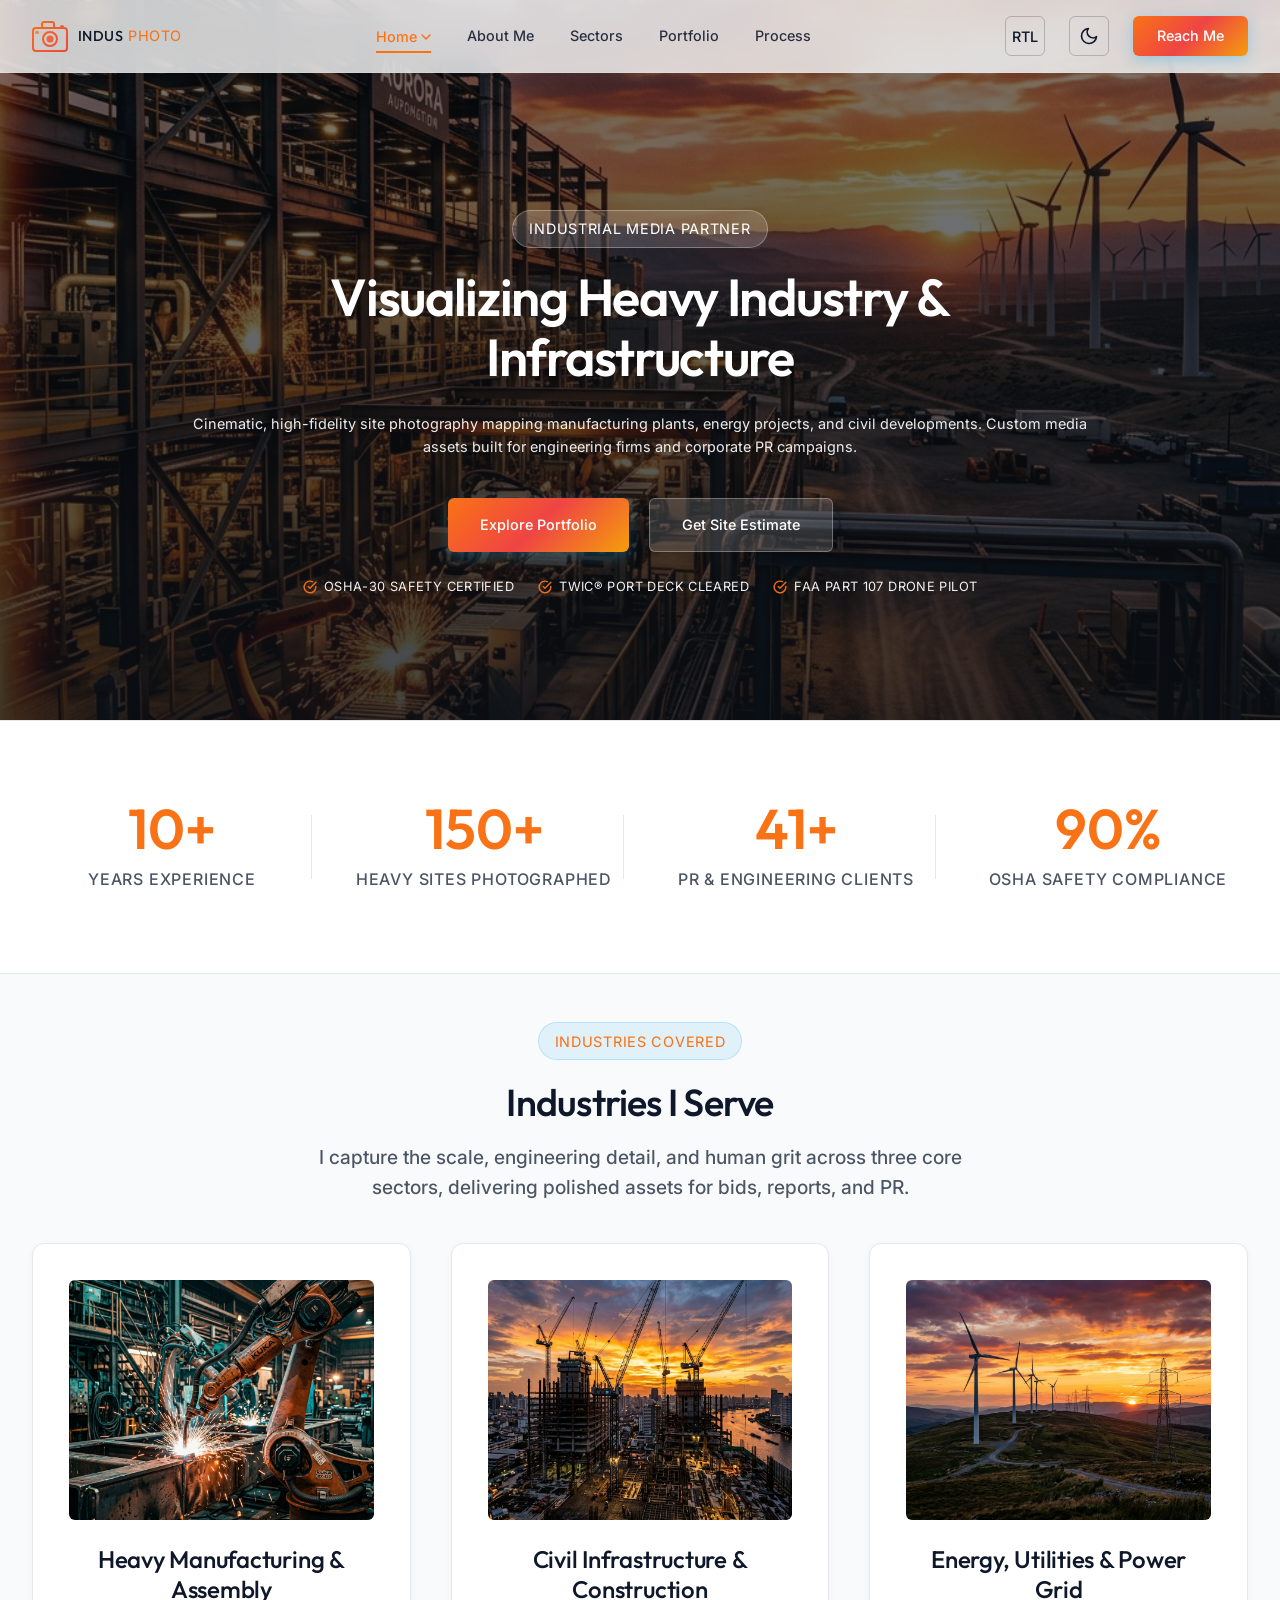
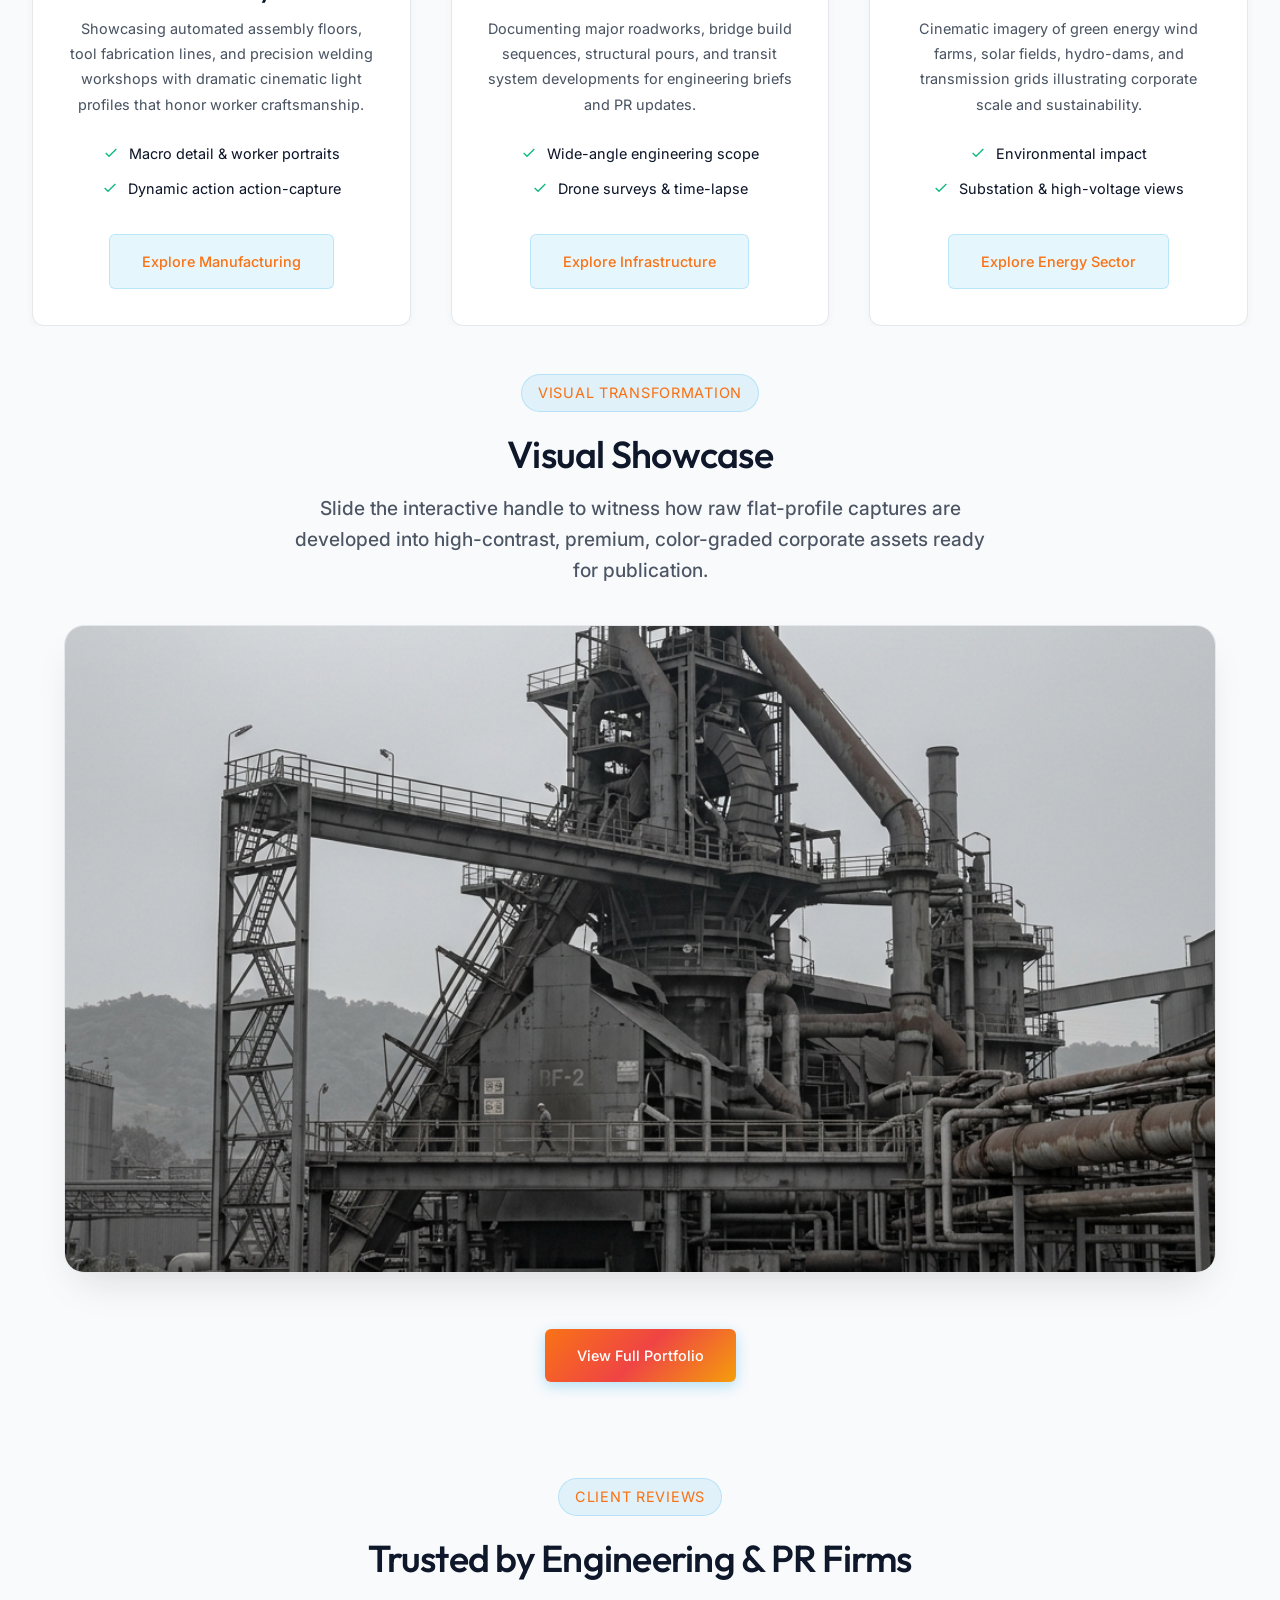
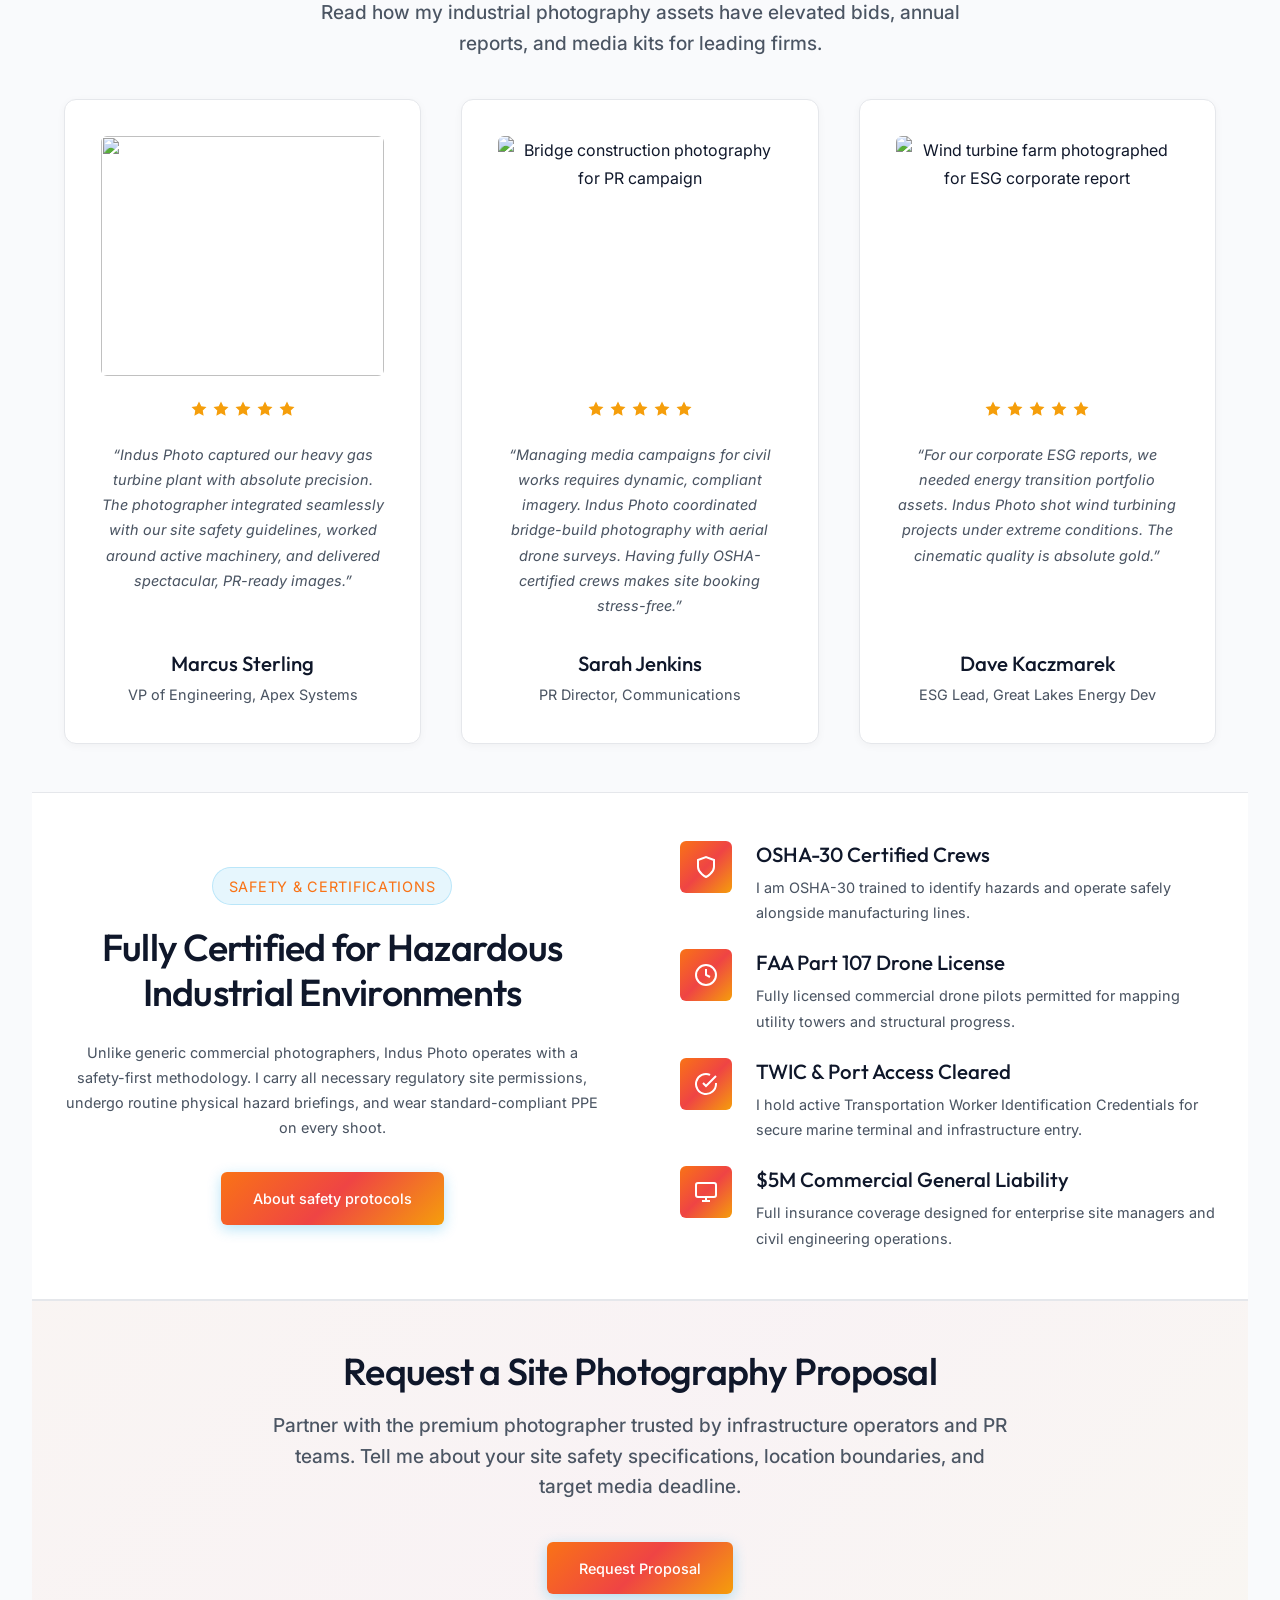
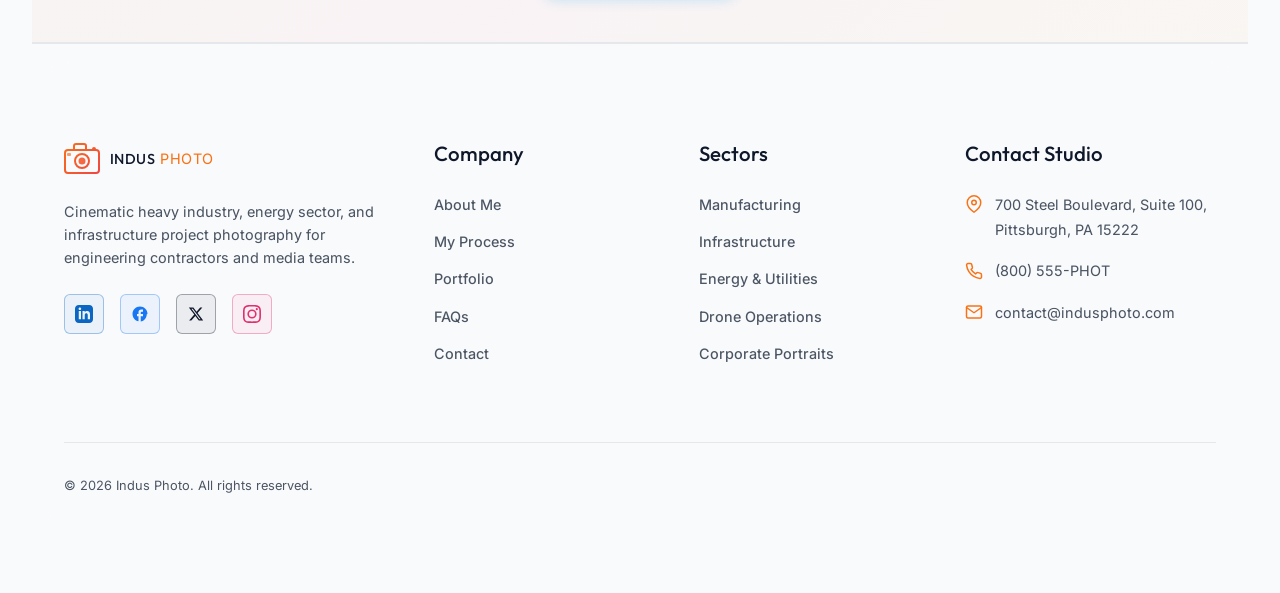
==== commit 1926a239: "U" ====
--- a/index.html
+++ b/index.html
@@ -1,4 +1,4 @@
-<!DOCTYPE html>
+﻿<!DOCTYPE html>
 <html lang="en">
 
 <head>
@@ -16,7 +16,7 @@
   <meta property="og:type" content="website">
 
   <!-- Favicon -->
-  <link rel="icon" type="image/svg+xml" href="images/favicon.svg">
+  <link rel="icon" type="image/svg+xml" href="favicon.svg">
 
   <!-- CSS Link -->
   <link rel="stylesheet" href="styles.css">
@@ -29,27 +29,7 @@
     style="background: var(--bg-header); border-bottom: 1px solid rgba(255,255,255,0.12);">
     <div class="container header-container">
       <a href="index.html" class="logo">
-          <svg class="logo-graphics" width="160" height="38" viewBox="0 0 160 38" fill="none" xmlns="http://www.w3.org/2000/svg">
-          <g transform="translate(2, 3)">
-            <polygon points="16,2 30,10 30,26 16,34 2,26 2,10" stroke="url(#logo-gradient)" stroke-width="2" fill="none" />
-            <circle cx="16" cy="18" r="8" stroke="var(--text-main)" stroke-width="1.5" />
-            <path d="M16,10 L16,18" stroke="url(#logo-gradient)" stroke-width="1.5" stroke-linecap="round" />
-            <path d="M23,14 L16,18" stroke="url(#logo-gradient)" stroke-width="1.5" stroke-linecap="round" />
-            <path d="M23,22 L16,18" stroke="url(#logo-gradient)" stroke-width="1.5" stroke-linecap="round" />
-            <path d="M16,26 L16,18" stroke="url(#logo-gradient)" stroke-width="1.5" stroke-linecap="round" />
-            <path d="M9,22 L16,18" stroke="url(#logo-gradient)" stroke-width="1.5" stroke-linecap="round" />
-            <path d="M9,14 L16,18" stroke="url(#logo-gradient)" stroke-width="1.5" stroke-linecap="round" />
-            <circle cx="16" cy="18" r="2.5" fill="var(--accent)" />
-          </g>
-          <text x="44" y="24" font-family="var(--font-heading)" font-weight="700" font-size="17" fill="var(--text-main)" letter-spacing="0.04em">INDUS</text>
-          <text x="101" y="24" font-family="var(--font-heading)" font-weight="300" font-size="17" fill="var(--accent)" letter-spacing="0.04em">PHOTO</text>
-          <defs>
-            <linearGradient id="logo-gradient" x1="2" y1="2" x2="30" y2="34" gradientUnits="userSpaceOnUse">
-              <stop offset="0%" stop-color="#F97316" />
-              <stop offset="100%" stop-color="#EF4444" />
-            </linearGradient>
-          </defs>
-        </svg>
+          <svg class="logo-graphics" width="36" height="36" viewBox="0 0 36 36" fill="none" xmlns="http://www.w3.org/2000/svg"><defs><linearGradient id="logo-gradient" x1="0" y1="0" x2="36" y2="36" gradientUnits="userSpaceOnUse"><stop offset="0%" stop-color="#F97316" /><stop offset="100%" stop-color="#EF4444" /></linearGradient></defs><rect x="1" y="10" width="34" height="23" rx="3" ry="3" stroke="url(#logo-gradient)" stroke-width="2" fill="none" /><path d="M10,10 L10,6 Q10,4 12,4 L20,4 Q22,4 22,6 L22,10" stroke="url(#logo-gradient)" stroke-width="2" fill="none" stroke-linejoin="round" /><circle cx="18" cy="21" r="7" stroke="url(#logo-gradient)" stroke-width="2" fill="none" /><circle cx="18" cy="21" r="3.5" fill="url(#logo-gradient)" opacity="0.9" /><circle cx="30" cy="9" r="2" fill="url(#logo-gradient)" /><rect x="3" y="13" width="4" height="3" rx="1" fill="url(#logo-gradient)" opacity="0.65" /></svg><span class="logo-brand"><strong>INDUS</strong><span class="logo-accent"> PHOTO</span></span>
         </a>
       <nav class="nav" id="nav-menu">
         <div class="nav-dropdown desktop-only">
@@ -456,27 +436,7 @@
       <div class="footer-grid">
         <div class="footer-brand">
           <a href="index.html" class="logo">
-          <svg class="logo-graphics" width="160" height="38" viewBox="0 0 160 38" fill="none" xmlns="http://www.w3.org/2000/svg">
-          <g transform="translate(2, 3)">
-            <polygon points="16,2 30,10 30,26 16,34 2,26 2,10" stroke="url(#logo-gradient)" stroke-width="2" fill="none" />
-            <circle cx="16" cy="18" r="8" stroke="var(--text-main)" stroke-width="1.5" />
-            <path d="M16,10 L16,18" stroke="url(#logo-gradient)" stroke-width="1.5" stroke-linecap="round" />
-            <path d="M23,14 L16,18" stroke="url(#logo-gradient)" stroke-width="1.5" stroke-linecap="round" />
-            <path d="M23,22 L16,18" stroke="url(#logo-gradient)" stroke-width="1.5" stroke-linecap="round" />
-            <path d="M16,26 L16,18" stroke="url(#logo-gradient)" stroke-width="1.5" stroke-linecap="round" />
-            <path d="M9,22 L16,18" stroke="url(#logo-gradient)" stroke-width="1.5" stroke-linecap="round" />
-            <path d="M9,14 L16,18" stroke="url(#logo-gradient)" stroke-width="1.5" stroke-linecap="round" />
-            <circle cx="16" cy="18" r="2.5" fill="var(--accent)" />
-          </g>
-          <text x="44" y="24" font-family="var(--font-heading)" font-weight="700" font-size="17" fill="var(--text-main)" letter-spacing="0.04em">INDUS</text>
-          <text x="101" y="24" font-family="var(--font-heading)" font-weight="300" font-size="17" fill="var(--accent)" letter-spacing="0.04em">PHOTO</text>
-          <defs>
-            <linearGradient id="logo-gradient" x1="2" y1="2" x2="30" y2="34" gradientUnits="userSpaceOnUse">
-              <stop offset="0%" stop-color="#F97316" />
-              <stop offset="100%" stop-color="#EF4444" />
-            </linearGradient>
-          </defs>
-        </svg>
+          <svg class="logo-graphics" width="36" height="36" viewBox="0 0 36 36" fill="none" xmlns="http://www.w3.org/2000/svg"><defs><linearGradient id="logo-gradient" x1="0" y1="0" x2="36" y2="36" gradientUnits="userSpaceOnUse"><stop offset="0%" stop-color="#F97316" /><stop offset="100%" stop-color="#EF4444" /></linearGradient></defs><rect x="1" y="10" width="34" height="23" rx="3" ry="3" stroke="url(#logo-gradient)" stroke-width="2" fill="none" /><path d="M10,10 L10,6 Q10,4 12,4 L20,4 Q22,4 22,6 L22,10" stroke="url(#logo-gradient)" stroke-width="2" fill="none" stroke-linejoin="round" /><circle cx="18" cy="21" r="7" stroke="url(#logo-gradient)" stroke-width="2" fill="none" /><circle cx="18" cy="21" r="3.5" fill="url(#logo-gradient)" opacity="0.9" /><circle cx="30" cy="9" r="2" fill="url(#logo-gradient)" /><rect x="3" y="13" width="4" height="3" rx="1" fill="url(#logo-gradient)" opacity="0.65" /></svg><span class="logo-brand"><strong>INDUS</strong><span class="logo-accent"> PHOTO</span></span>
         </a>
           <p class="footer-desc">Cinematic heavy industry, energy sector, and infrastructure project photography for engineering contractors and media teams.</p>
           <div class="social-links">
--- a/styles.css
+++ b/styles.css
@@ -315,11 +315,34 @@
 .logo {
   display: flex;
   align-items: center;
-  gap: 0.5rem;
+  gap: 0.6rem;
+  text-decoration: none;
+}
+
+.logo-graphics {
+  flex-shrink: 0;
+  width: 36px;
+  height: 36px;
+  display: block;
+}
+
+.logo-brand {
   font-family: var(--font-heading);
-  font-weight: 580;
-  font-size: 1.5rem;
+  font-weight: 700;
+  font-size: 1.25rem;
+  color: var(--text-main);
+  letter-spacing: 0.04em;
+  line-height: 1;
+}
+
+.logo-brand strong {
+  font-weight: 800;
+  color: var(--text-main);
+}
+
+.logo-accent {
   color: var(--accent);
+  font-weight: 300;
 }
 
 .logo-icon {
